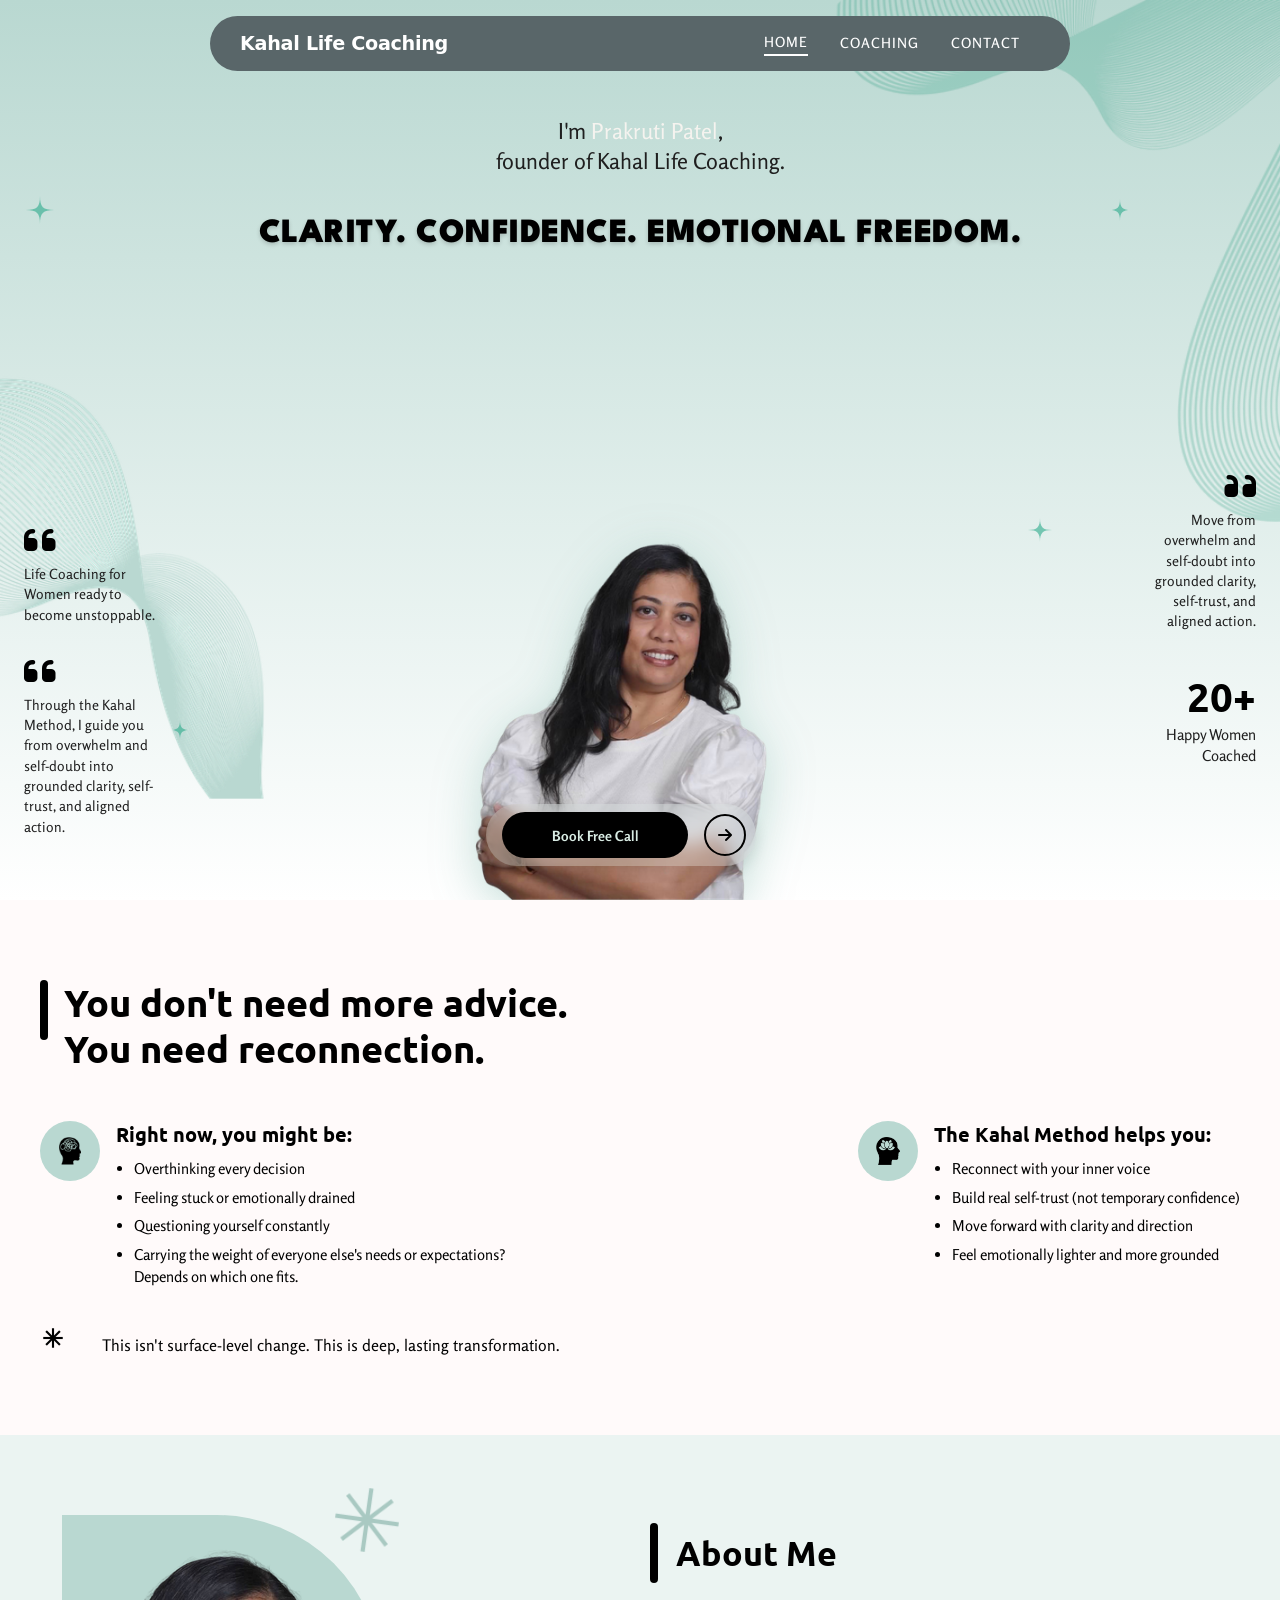
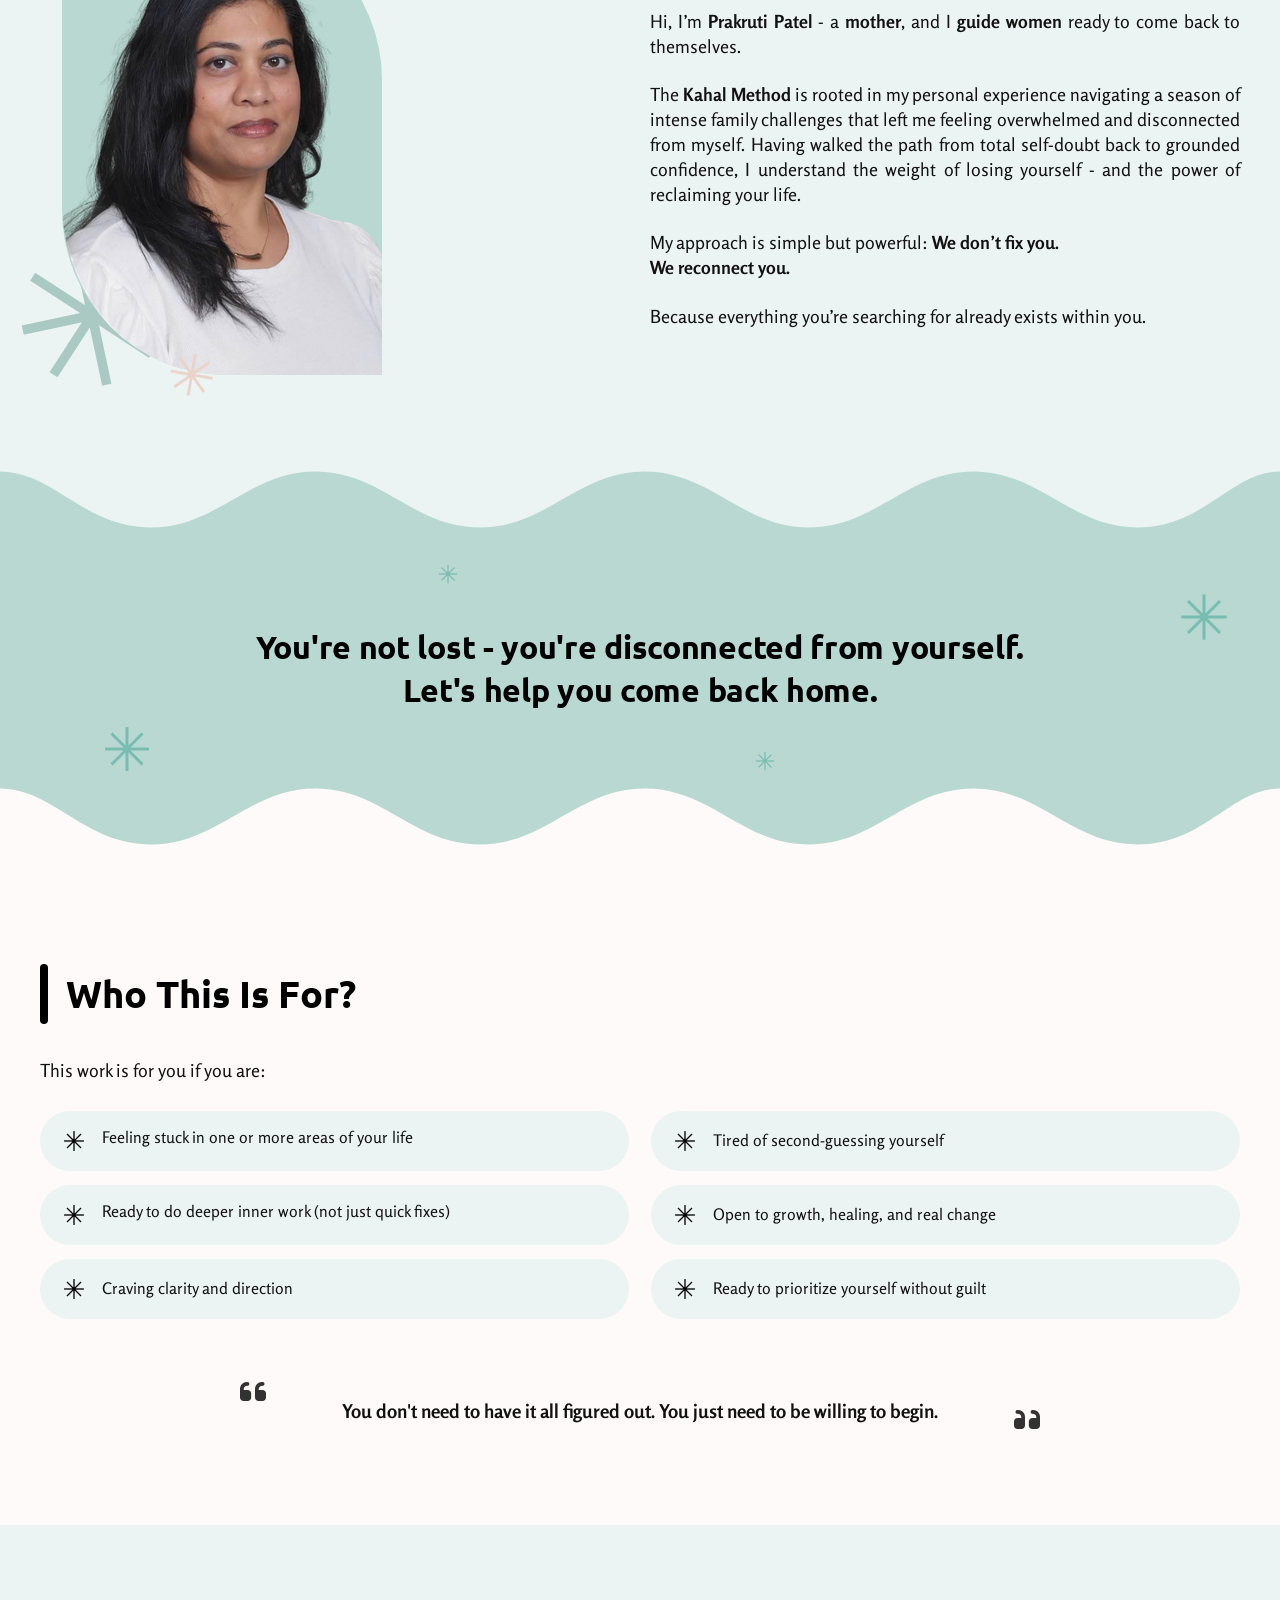
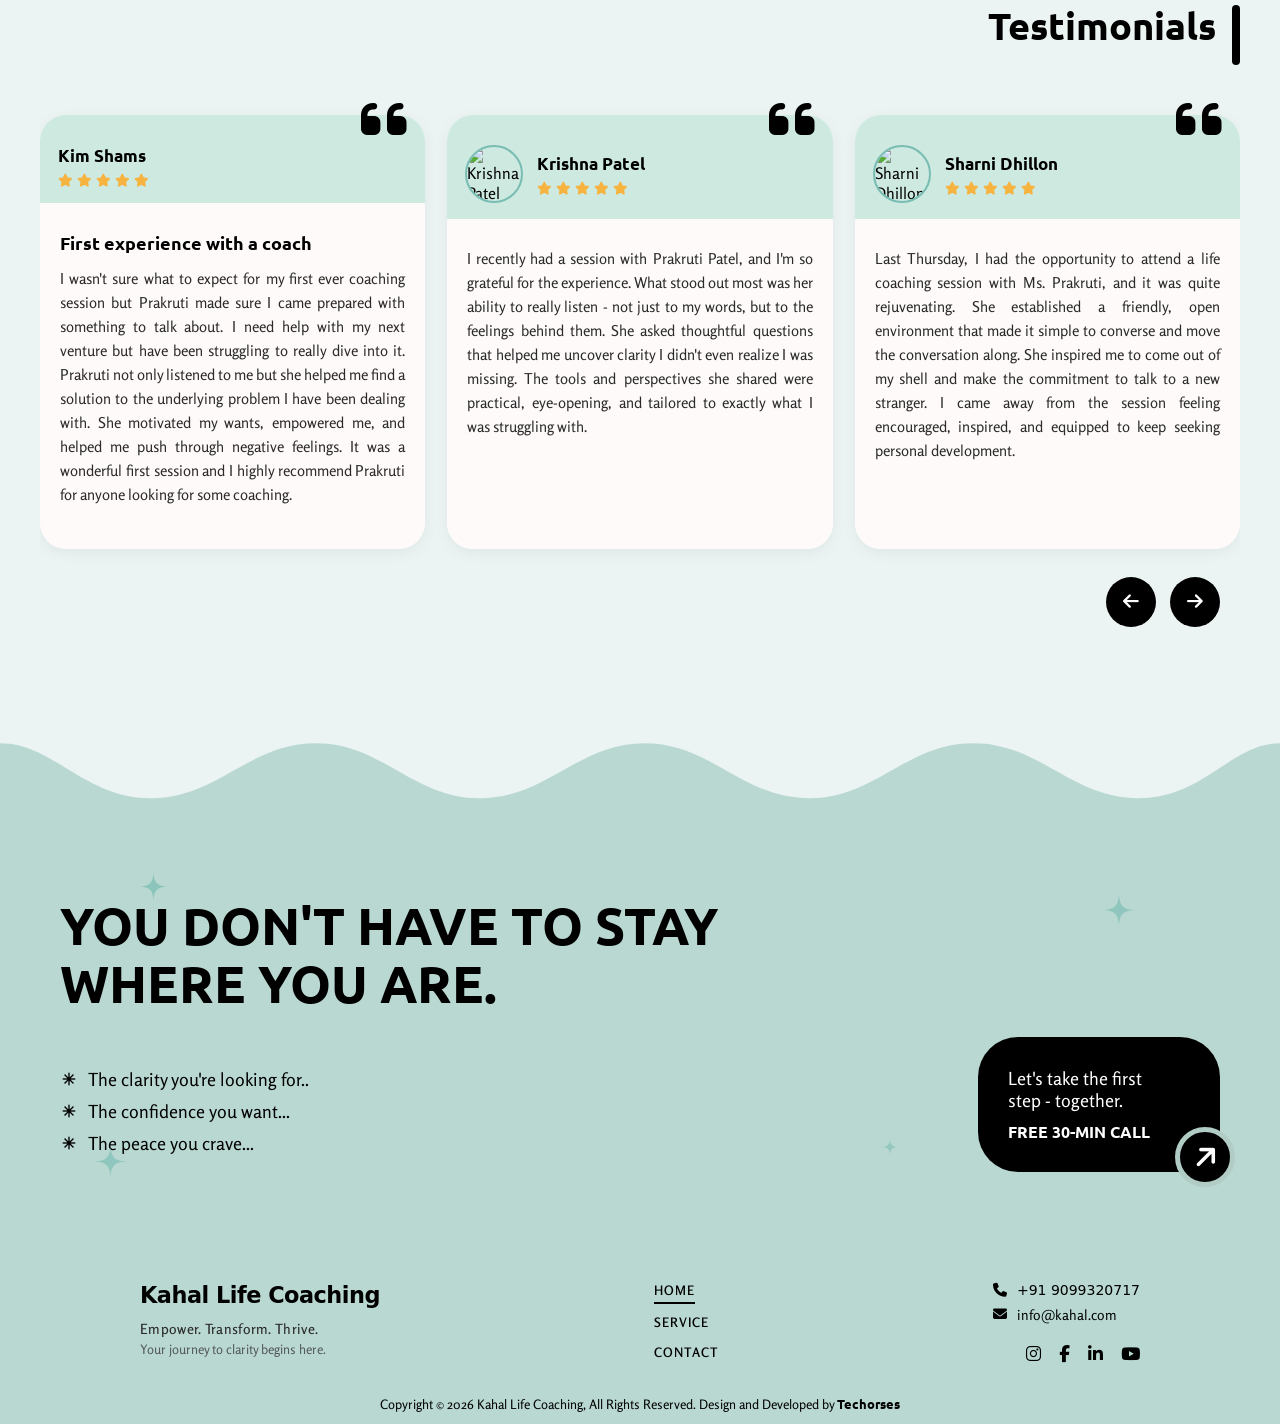
==== index.html @ 034ad412 "commit" ====
<!DOCTYPE html>
<html lang="en">

<head>
  <meta charset="UTF-8" />
  <meta name="viewport" content="width=device-width, initial-scale=1.0, viewport-fit=cover" />
  <title>Kahal Life Coaching</title>
  <link rel="stylesheet" href="css/home.css" />
  <link rel="stylesheet" href="css/footer.css" />
  <link rel="stylesheet" href="css/navbar.css" />
  <link rel="stylesheet"
    href="https://fonts.googleapis.com/css2?family=Material+Symbols+Outlined:opsz,wght,FILL,GRAD@20..48,100..700,0..1,-50..200&icon_names=asterisk" />
  <link rel="stylesheet" href="https://cdnjs.cloudflare.com/ajax/libs/font-awesome/6.5.0/css/all.min.css" />

  <!-- Swiper CSS -->
  <link rel="stylesheet" href="https://cdn.jsdelivr.net/npm/swiper@11/swiper-bundle.min.css" />

  <!-- AOS Animation CSS -->
  <link href="https://unpkg.com/aos@2.3.1/dist/aos.css" rel="stylesheet">

  <link rel="preconnect" href="https://fonts.googleapis.com">
  <link rel="preconnect" href="https://fonts.gstatic.com" crossorigin>
  <link
    href="https://fonts.googleapis.com/css2?family=League+Spartan:wght@100..900&family=Rosario:ital,wght@0,300..700;1,300..700&family=Ubuntu:ital,wght@0,300;0,400;0,500;0,700;1,300;1,400;1,500;1,700&display=swap"
    rel="stylesheet">

  <link
    href="https://fonts.googleapis.com/css2?family=Ubuntu:ital,wght@0,300;0,400;0,500;0,700;1,300;1,400;1,500;1,700&display=swap"
    rel="stylesheet">

  <!-- Swiper JS -->
  <script src="https://cdn.jsdelivr.net/npm/swiper@11/swiper-bundle.min.js"></script>
</head>

<body>

  <!-- NAVBAR -->
  <nav class="navbar">
    <div class="navbar-inner">
      <a href="index.html" class="navbar-logo">
        Kahal Life Coaching
      </a>
      <ul class="navbar-links">
        <li><a href="index.html" class="nav-link active">HOME</a></li>
        <li><a href="coaching.html" class="nav-link">COACHING</a></li>
        <li><a href="contact.html" class="nav-link">CONTACT</a></li>
      </ul>
      <div class="navbar-hamburger">
        <div class="background">
          <button class="menu__icon" id="menuToggle">
            <span></span>
            <span></span>
            <span></span>
          </button>
        </div>
      </div>
    </div>
    <div class="mobile-menu">
      <ul>
        <li><a href="index.html" class="mobile-nav-link active">HOME</a></li>
        <li><a href="coaching.html" class="mobile-nav-link">COACHING</a></li>
        <li><a href="contact.html" class="mobile-nav-link">CONTACT</a></li>
      </ul>
    </div>
  </nav>

  <!-- HERO SECTION -->
  <section class="hero">

    <!-- ===== BACKGROUND PNG ELEMENTS ===== -->
    <img class="hero-bg-img hero-bg-topright" src="assets/images/hero/topright.png" alt="" aria-hidden="true" />
    <img class="hero-bg-img hero-bg-leftcenter" src="assets/images/hero/leftcenter.png" alt="" aria-hidden="true" />

    <!-- ===== SPARKLES SVG ===== -->
    <svg class="hero-bg-svg" xmlns="http://www.w3.org/2000/svg" aria-hidden="true" viewBox="0 0 1440 900"
      preserveAspectRatio="xMidYMid slice">

      <!-- SPARKLE — top-left near heading -->
      <!-- outer g = position only, inner g = animation only (no conflict!) -->
      <g transform="translate(120, 210)" fill="#2aaa8a">
        <g class="sparkle sparkle-1">
          <path d="M0,-14 C0,-3 -3,0 -14,0 C-3,0 0,3 0,14 C0,3 3,0 14,0 C3,0 0,-3 0,-14Z" />
        </g>
      </g>

      <!-- SPARKLE — top-right near heading -->
      <g transform="translate(1200, 210)" fill="#2aaa8a">
        <g class="sparkle sparkle-2">
          <path d="M0,-11 C0,-2.5 -2.5,0 -11,0 C-2.5,0 0,2.5 0,11 C0,2.5 2.5,0 11,0 C2.5,0 0,-2.5 0,-11Z" />
        </g>
      </g>

      <!-- SPARKLE — right-center -->
      <g transform="translate(1120, 530)" fill="#2aaa8a">
        <g class="sparkle sparkle-3">
          <path d="M0,-12 C0,-2.8 -2.8,0 -12,0 C-2.8,0 0,2.8 0,12 C0,2.8 2.8,0 12,0 C2.8,0 0,-2.8 0,-12Z" />
        </g>
      </g>

      <!-- SPARKLE — bottom-left area -->
      <g transform="translate(260, 730)" fill="#2aaa8a">
        <g class="sparkle sparkle-4">
          <path d="M0,-10 C0,-2.3 -2.3,0 -10,0 C-2.3,0 0,2.3 0,10 C0,2.3 2.3,0 10,0 C2.3,0 0,-2.3 0,-10Z" />
        </g>
      </g>

    </svg>
    <!-- ===== END BG ELEMENTS ===== -->

    <div class="hero-content">
      <p class="top-text" data-aos="fade-down" data-aos-duration="800" data-aos-once="true">
        I'm <span>Prakruti Patel</span>,<br>
        founder of Kahal Life Coaching.
      </p>

      <div class="hero-heading-wrapper" data-aos="fade-up" data-aos-duration="800" data-aos-delay="100"
        data-aos-once="true">
        <h1>
          CLARITY. CONFIDENCE. EMOTIONAL FREEDOM.
        </h1>
      </div>

      <div class="left-text" data-aos="fade-right" data-aos-duration="800" data-aos-delay="200" data-aos-once="true">
        <i class="fa-solid fa-quote-left hero-quote-icon"></i>
        <p>Life Coaching for<br>Women ready to<br>become unstoppable.</p>
        <i class="fa-solid fa-quote-left hero-quote-icon second"></i>
        <p>
          Through the Kahal<br>
          Method, I guide you<br>
          from overwhelm and<br>
          self-doubt into<br>
          grounded clarity, self-<br>
          trust, and aligned<br>
          action.
        </p>
      </div>

      <div class="right-text" data-aos="fade-left" data-aos-duration="800" data-aos-delay="200" data-aos-once="true">
        <i class="fa-solid fa-quote-left hero-quote-icon"></i>
        <p>
          Move from<br>
          overwhelm and<br>
          self-doubt into<br>
          grounded clarity,<br>
          self-trust, and<br>
          aligned action.
        </p>
        <div class="count-box">
          <h3>20+</h3>
          <span>Happy Women<br>Coached</span>
        </div>
      </div>

      <div class="hero-img" data-aos="zoom-in" data-aos-duration="1000" data-aos-delay="150" data-aos-once="true">
        <img src="assets/images/hero/heroimage.png" alt="Prakruti Patel - Kahal Life Coaching" />
      </div>

      <button class="cta-btn" data-aos="fade-up" data-aos-duration="800" data-aos-delay="300" data-aos-once="true">
        <span class="btn-text">Book Free Call</span>
        <span class="btn-icon">
          <i class="fas fa-arrow-right"></i>
        </span>
      </button>
    </div>
  </section>

  <!-- RECONNECT SECTION -->
  <section class="reconnect">
    <div class="reconnect-container">
      <div class="reconnect-heading" data-aos="fade-right" data-aos-duration="800">
        <div class="line"></div>
        <h2>
          You don't need more advice.<br>
          You need reconnection.
        </h2>
      </div>

      <div class="reconnect-content">
        <div class="reconnect-box" data-aos="fade-up" data-aos-duration="800" data-aos-delay="100">
          <div class="icon-circle">
            <img src="assets/images/Reconnect section/icone1.png" alt="icone1">
          </div>
          <div>
            <h3>Right now, you might be:</h3>
            <ul>
              <li>Overthinking every decision</li>
              <li>Feeling stuck or emotionally drained</li>
              <li>Questioning yourself constantly</li>
              <li>Carrying the weight of everyone else's needs or expectations? Depends on which one fits.</li>
            </ul>
          </div>
        </div>

        <div class="reconnect-box" data-aos="fade-up" data-aos-duration="800" data-aos-delay="200">
          <div class="icon-circle">
            <img src="assets/images/Reconnect section/icone2.png" alt="icone2">
          </div>
          <div>
            <h3>The Kahal Method helps you:</h3>
            <ul>
              <li>Reconnect with your inner voice</li>
              <li>Build real self-trust (not temporary confidence)</li>
              <li>Move forward with clarity and direction</li>
              <li>Feel emotionally lighter and more grounded</li>
            </ul>
          </div>
        </div>
      </div>

      <div class="reconnect-footer" data-aos="fade-up" data-aos-duration="800" data-aos-delay="150">
        <div class="newstar"><span class="material-symbols-outlined star">asterisk</span></div>
        <p>This isn't surface-level change. This is deep, lasting transformation.</p>
      </div>
    </div>
  </section>

  <!-- ABOUT SECTION -->
  <section class="about">
    <div class="about-container">
      <div class="about-img" data-aos="zoom-in-right" data-aos-duration="1000">
        <img src="assets/images/hero/newabout.png" alt="About">
        <span class="material-symbols-outlined asterisk a1">asterisk</span>
        <span class="material-symbols-outlined asterisk a2">asterisk</span>
        <span class="material-symbols-outlined asterisk a3">asterisk</span>
      </div>

      <div class="about-content" data-aos="fade-left" data-aos-duration="800" data-aos-delay="100">
        <div class="about-heading">
          <div class="line"></div>
          <h2>About Me</h2>
        </div>

        <p>
          Hi, I’m <b>Prakruti Patel</b> - a <b>mother</b>, and I <b>guide women</b> ready to come back to themselves.
        </p>

        <p>
          The <b>Kahal Method</b> is rooted in my personal experience navigating a season of intense family challenges
          that left me feeling overwhelmed and disconnected from myself. Having walked the path from total self-doubt
          back to grounded confidence, I understand the weight of losing yourself - and the power of reclaiming your
          life.
        </p>

        <p>
          My approach is simple but powerful:
          <strong>We don’t fix you. <span class="dektopbr"><br></span>We reconnect you.</strong>
        </p>

        <p>
          Because everything you’re searching for already exists within you.
        </p>
      </div>
    </div>
  </section>

  <!-- HOME WAVE SECTION -->
  <section class="home-wave">
    <div class="home-wave__top">
      <svg class="wave-desktop" viewBox="0 0 1440 170" preserveAspectRatio="none">
        <path
          d="M0,25 C60,25 95,110 170,110 C245,110 280,25 355,25 C430,25 465,110 540,110 C615,110 650,25 725,25 C800,25 835,110 910,110 C985,110 1020,25 1095,25 C1170,25 1205,110 1280,110 C1355,110 1385,25 1440,25 L1440,0 L0,0 Z">
        </path>
      </svg>
      <svg class="wave-mobile" viewBox="0 0 1440 170" preserveAspectRatio="none">
        <path
          d="M0,40 C180,40 220,110 360,110 C500,110 540,40 720,40 C900,40 940,110 1080,110 C1220,110 1260,40 1440,40 L1440,0 L0,0 Z">
        </path>
      </svg>
    </div>

    <div class="home-wave__middle">
      <span class="material-symbols-outlined home-wave__star home-wave__star--1">asterisk</span>
      <span class="material-symbols-outlined home-wave__star home-wave__star--2">asterisk</span>
      <span class="material-symbols-outlined home-wave__star home-wave__star--3">asterisk</span>
      <span class="material-symbols-outlined home-wave__star home-wave__star--4">asterisk</span>

      <!-- ONLY H2 ANIMATED -->
      <h2 data-aos="fade-up" data-aos-duration="800" data-aos-once="true">
        You're not lost - you're disconnected from yourself.<br>
        Let's help you come back home.
      </h2>
    </div>

    <div class="home-wave__bottom">
      <svg class="wave-desktop" viewBox="0 0 1440 170" preserveAspectRatio="none">
        <path
          d="M0,25 C60,25 95,110 170,110 C245,110 280,25 355,25 C430,25 465,110 540,110 C615,110 650,25 725,25 C800,25 835,110 910,110 C985,110 1020,25 1095,25 C1170,25 1205,110 1280,110 C1355,110 1385,25 1440,25 L1440,170 L0,170 Z">
        </path>
      </svg>
      <svg class="wave-mobile" viewBox="0 0 1440 170" preserveAspectRatio="none">
        <path
          d="M0,40 C180,40 220,110 360,110 C500,110 540,40 720,40 C900,40 940,110 1080,110 C1220,110 1260,40 1440,40 L1440,170 L0,170 Z">
        </path>
      </svg>
    </div>
  </section>

  <!-- WHO THIS IS FOR SECTION -->
  <section class="who-for">
    <div class="who-for__container">
      <div class="who-for__heading" data-aos="fade-right" data-aos-duration="800">
        <div class="who-for__line"></div>
        <h2>Who This Is For?</h2>
      </div>

      <p class="who-for__subtext" data-aos="fade-up" data-aos-duration="600">This work is for you if you are:</p>

      <div class="who-for__grid">
        <div class="who-for__item two-lines" data-aos="fade-up" data-aos-duration="600" data-aos-delay="50">
          <span class="material-symbols-outlined who-for__icon">asterisk</span>
          <p>Feeling stuck in one or more areas of your life</p>
        </div>
        <div class="who-for__item" data-aos="fade-up" data-aos-duration="600" data-aos-delay="100">
          <span class="material-symbols-outlined who-for__icon">asterisk</span>
          <p>Tired of second-guessing yourself</p>
        </div>
        <div class="who-for__item two-lines" data-aos="fade-up" data-aos-duration="600" data-aos-delay="150">
          <span class="material-symbols-outlined who-for__icon">asterisk</span>
          <p>Ready to do deeper inner work (not just quick fixes)</p>
        </div>
        <div class="who-for__item" data-aos="fade-up" data-aos-duration="600" data-aos-delay="200">
          <span class="material-symbols-outlined who-for__icon">asterisk</span>
          <p>Open to growth, healing, and real change</p>
        </div>
        <div class="who-for__item" data-aos="fade-up" data-aos-duration="600" data-aos-delay="250">
          <span class="material-symbols-outlined who-for__icon">asterisk</span>
          <p>Craving clarity and direction</p>
        </div>
        <div class="who-for__item" data-aos="fade-up" data-aos-duration="600" data-aos-delay="300">
          <span class="material-symbols-outlined who-for__icon">asterisk</span>
          <p>Ready to prioritize yourself without guilt</p>
        </div>
      </div>

      <div class="who-for__quote" data-aos="zoom-in" data-aos-duration="800" data-aos-delay="200">
        <i class="fa-solid fa-quote-left who-for__quote-icon who-for__quote-icon--left"></i>
        <p>You don't need to have it all figured out.<span class="mobilebr"><br></span> You just need to be willing to
          begin.</p>
        <i class="fa-solid fa-quote-left who-for__quote-icon who-for__quote-icon--right"></i>
      </div>
    </div>
  </section>

  <!-- TESTIMONIALS SECTION -->
  <section class="testimonials">
    <div class="testimonials-container">
      <div class="testimonials-header" data-aos="fade-up" data-aos-duration="800">
        <p class="testimonials-subtext">
          
        </p>
        <div class="testimonials-heading">
          <h2>Testimonials</h2>
          <div class="line"></div>
        </div>
      </div>

      <div class="swiper testimonialsSwiper" data-aos="fade-up" data-aos-duration="800" data-aos-delay="100">
        <div class="swiper-wrapper">

          <!-- Testimonial 1 - Kim Shams (WITH heading) -->
          <div class="swiper-slide">
            <div class="testimonial-card">
              <i class="fa-solid fa-quote-left quote-icon"></i>
              <div class="card-top">
                <div class="profile-wrap">
                  <!-- <img src="https://randomuser.me/api/portraits/women/68.jpg" alt="Kim Shams"> -->
                  <div class="profile-info">
                    <h4>Kim Shams</h4>
                    <div class="stars">
                      <i class="fa-solid fa-star"></i>
                      <i class="fa-solid fa-star"></i>
                      <i class="fa-solid fa-star"></i>
                      <i class="fa-solid fa-star"></i>
                      <i class="fa-solid fa-star"></i>
                    </div>
                  </div>
                </div>
              </div>
              <div class="card-bottom">
                <h3>First experience with a coach</h3>
                <p>I wasn't sure what to expect for my first ever coaching session but Prakruti made sure I came
                  prepared with something to talk about. I need help with my next venture but have been struggling to
                  really dive into it. Prakruti not only listened to me but she helped me find a solution to the
                  underlying problem I have been dealing with. She motivated my wants, empowered me, and helped me push
                  through negative feelings. It was a wonderful first session and I highly recommend Prakruti for anyone
                  looking for some coaching.</p>
              </div>
            </div>
          </div>

          <!-- Testimonial 2 - Krishna Patel (NO heading) -->
          <div class="swiper-slide">
            <div class="testimonial-card">
              <i class="fa-solid fa-quote-left quote-icon"></i>
              <div class="card-top">
                <div class="profile-wrap">
                  <img src="https://randomuser.me/api/portraits/women/45.jpg" alt="Krishna Patel">
                  <div class="profile-info">
                    <h4>Krishna Patel</h4>
                    <div class="stars">
                      <i class="fa-solid fa-star"></i>
                      <i class="fa-solid fa-star"></i>
                      <i class="fa-solid fa-star"></i>
                      <i class="fa-solid fa-star"></i>
                      <i class="fa-solid fa-star"></i>
                    </div>
                  </div>
                </div>
              </div>
              <div class="card-bottom">
                <p>I recently had a session with Prakruti Patel, and I'm so grateful for the experience. What stood out
                  most was her ability to really listen - not just to my words, but to the feelings behind them. She
                  asked thoughtful questions that helped me uncover clarity I didn't even realize I was missing. The
                  tools and perspectives she shared were practical, eye-opening, and tailored to exactly what I was
                  struggling with.</p>
              </div>
            </div>
          </div>

          <!-- Testimonial 3 - Sharni Dhillon (NO heading) -->
          <div class="swiper-slide">
            <div class="testimonial-card">
              <i class="fa-solid fa-quote-left quote-icon"></i>
              <div class="card-top">
                <div class="profile-wrap">
                  <img src="https://randomuser.me/api/portraits/women/32.jpg" alt="Sharni Dhillon">
                  <div class="profile-info">
                    <h4>Sharni Dhillon</h4>
                    <div class="stars">
                      <i class="fa-solid fa-star"></i>
                      <i class="fa-solid fa-star"></i>
                      <i class="fa-solid fa-star"></i>
                      <i class="fa-solid fa-star"></i>
                      <i class="fa-solid fa-star"></i>
                    </div>
                  </div>
                </div>
              </div>
              <div class="card-bottom">
                <p>Last Thursday, I had the opportunity to attend a life coaching session with Ms. Prakruti, and it was
                  quite rejuvenating. She established a friendly, open environment that made it simple to converse and
                  move the conversation along. She inspired me to come out of my shell and make the commitment to talk
                  to a new stranger. I came away from the session feeling encouraged, inspired, and equipped to keep
                  seeking personal development.</p>
              </div>
            </div>
          </div>

          <!-- Testimonial 4 - Geeta Mazumdar (NO heading) -->
          <div class="swiper-slide">
            <div class="testimonial-card">
              <i class="fa-solid fa-quote-left quote-icon"></i>
              <div class="card-top">
                <div class="profile-wrap">
                  <img src="https://randomuser.me/api/portraits/women/89.jpg" alt="Geeta Mazumdar">
                  <div class="profile-info">
                    <h4>Geeta Mazumdar</h4>
                    <div class="stars">
                      <i class="fa-solid fa-star"></i>
                      <i class="fa-solid fa-star"></i>
                      <i class="fa-solid fa-star"></i>
                      <i class="fa-solid fa-star"></i>
                      <i class="fa-solid fa-star"></i>
                    </div>
                  </div>
                </div>
              </div>
              <div class="card-bottom">
                <p>You have helped me with my fear and insecurity issues. You have handled my queries, and I was amazed
                  at how you were ready with understanding my questions and also with strategy to help with it. I was
                  very comfortable opening up my thoughts and loved the strategies to overcome and handle my feelings
                  and concerns. You are skilled in what you do, and you have a kind heart. Thank you very much.</p>
              </div>
            </div>
          </div>

          <!-- Testimonial 5 - Jennifer Uwo (NO heading) -->
          <div class="swiper-slide">
            <div class="testimonial-card">
              <i class="fa-solid fa-quote-left quote-icon"></i>
              <div class="card-top">
                <div class="profile-wrap">
                  <img src="https://randomuser.me/api/portraits/women/23.jpg" alt="Jennifer Uwo">
                  <div class="profile-info">
                    <h4>Jennifer Uwo</h4>
                    <div class="stars">
                      <i class="fa-solid fa-star"></i>
                      <i class="fa-solid fa-star"></i>
                      <i class="fa-solid fa-star"></i>
                      <i class="fa-solid fa-star"></i>
                      <i class="fa-solid fa-star"></i>
                    </div>
                  </div>
                </div>
              </div>
              <div class="card-bottom">
                <p>Last Thursday, I had the opportunity to attend a life coaching session with Ms. Prakruti, and it was
                  quite rejuvenating. She established a friendly, open environment that made it simple to converse and
                  move the conversation along. She inspired me to come out of my shell and make the commitment to talk
                  to a new stranger. I came away from the session feeling encouraged, inspired, and equipped to keep
                  seeking personal development.</p>
              </div>
            </div>
          </div>

          <!-- Testimonial 6 - Cresta Barton (NO heading) -->
          <div class="swiper-slide">
            <div class="testimonial-card">
              <i class="fa-solid fa-quote-left quote-icon"></i>
              <div class="card-top">
                <div class="profile-wrap">
                  <img src="https://randomuser.me/api/portraits/women/56.jpg" alt="Cresta Barton">
                  <div class="profile-info">
                    <h4>Cresta Barton</h4>
                    <div class="stars">
                      <i class="fa-solid fa-star"></i>
                      <i class="fa-solid fa-star"></i>
                      <i class="fa-solid fa-star"></i>
                      <i class="fa-solid fa-star"></i>
                      <i class="fa-solid fa-star"></i>
                    </div>
                  </div>
                </div>
              </div>
              <div class="card-bottom">
                <p>I had the opportunity to work with Prakruti through her life coaching services, and I can honestly
                  say it was a really positive experience. She creates a space where you feel comfortable being open,
                  but also challenged in a way that helps you actually grow. What stood out most to me is how
                  intentional and thoughtful she is. I walked away feeling more clear, grounded, and confident in my
                  next steps. If you're looking for someone who genuinely cares and is invested in helping you move
                  forward, I definitely recommend working with her.</p>
              </div>
            </div>
          </div>

          <!-- Testimonial 7 - Disha Maheta (NO heading) -->
          <div class="swiper-slide">
            <div class="testimonial-card">
              <i class="fa-solid fa-quote-left quote-icon"></i>
              <div class="card-top">
                <div class="profile-wrap">
                  <img src="https://randomuser.me/api/portraits/women/14.jpg" alt="Disha Maheta">
                  <div class="profile-info">
                    <h4>Disha Maheta</h4>
                    <div class="stars">
                      <i class="fa-solid fa-star"></i>
                      <i class="fa-solid fa-star"></i>
                      <i class="fa-solid fa-star"></i>
                      <i class="fa-solid fa-star"></i>
                      <i class="fa-solid fa-star"></i>
                    </div>
                  </div>
                </div>
              </div>
              <div class="card-bottom">
                <p>I'm so grateful! Thank you for listening, guiding, and helping me tune into my inner voice. You've
                  always given me the strength to create real change by changing one habit at a time; whether it's
                  overcoming procrastination or calming myself in difficult situations. Your tools, such as deep
                  breathing, journaling, mindful pauses, and small, achievable goal-setting, have helped me feel
                  grounded, confident, and in control. Thank you for everything you do and beyond!</p>
              </div>
            </div>
          </div>

        </div>
        <div class="testimonial-controls">
          <div class="swiper-button-prev custom-prev">
            <i class="fa-solid fa-arrow-left"></i>
          </div>
          <div class="swiper-button-next custom-next">
            <i class="fa-solid fa-arrow-right"></i>
          </div>
        </div>
      </div>
    </div>
  </section>

  <!-- CTA WAVE SECTION - ONLY CONTENT ANIMATED, NOT THE TOP WAVE -->
  <section class="cta-wave">
    <div class="cta-wave__top">
      <svg class="wave-desktop" viewBox="0 0 1440 170" preserveAspectRatio="none">
        <path
          d="M0,25 C60,25 95,110 170,110 C245,110 280,25 355,25 C430,25 465,110 540,110 C615,110 650,25 725,25 C800,25 835,110 910,110 C985,110 1020,25 1095,25 C1170,25 1205,110 1280,110 C1355,110 1385,25 1440,25 L1440,0 L0,0 Z">
        </path>
      </svg>
      <svg class="wave-mobile" viewBox="0 0 1440 170" preserveAspectRatio="none">
        <path
          d="M0,40 C180,40 220,110 360,110 C500,110 540,40 720,40 C900,40 940,110 1080,110 C1220,110 1260,40 1440,40 L1440,0 L0,0 Z">
        </path>
      </svg>
    </div>

    <!-- ONLY THIS CONTENT IS ANIMATED -->
    <div class="cta-wave__content" data-aos="fade-up" data-aos-duration="800" data-aos-once="true">

      <!-- DECORATIVE SPARKLES - EXACT SAME AS HERO SECTION -->
      <svg class="cta-sparkle cta-sparkle--1" xmlns="http://www.w3.org/2000/svg" aria-hidden="true" viewBox="0 0 30 30">
        <g transform="translate(15, 15)" fill="#79bdb2" opacity="0.85">
          <path d="M0,-14 C0,-3 -3,0 -14,0 C-3,0 0,3 0,14 C0,3 3,0 14,0 C3,0 0,-3 0,-14Z" />
        </g>
      </svg>

      <svg class="cta-sparkle cta-sparkle--2" xmlns="http://www.w3.org/2000/svg" aria-hidden="true" viewBox="0 0 30 30">
        <g transform="translate(15, 15)" fill="#79bdb2" opacity="0.75">
          <path d="M0,-11 C0,-2.5 -2.5,0 -11,0 C-2.5,0 0,2.5 0,11 C0,2.5 2.5,0 11,0 C2.5,0 0,-2.5 0,-11Z" />
        </g>
      </svg>

      <svg class="cta-sparkle cta-sparkle--3" xmlns="http://www.w3.org/2000/svg" aria-hidden="true" viewBox="0 0 30 30">
        <g transform="translate(15, 15)" fill="#79bdb2" opacity="0.75">
          <path d="M0,-12 C0,-2.8 -2.8,0 -12,0 C-2.8,0 0,2.8 0,12 C0,2.8 2.8,0 12,0 C2.8,0 0,-2.8 0,-12Z" />
        </g>
      </svg>

      <svg class="cta-sparkle cta-sparkle--4" xmlns="http://www.w3.org/2000/svg" aria-hidden="true" viewBox="0 0 30 30">
        <g transform="translate(15, 15)" fill="#79bdb2" opacity="0.7">
          <path d="M0,-10 C0,-2.3 -2.3,0 -10,0 C-2.3,0 0,2.3 0,10 C0,2.3 2.3,0 10,0 C2.3,0 0,-2.3 0,-10Z" />
        </g>
      </svg>

      <div class="cta-wave__left">
        <h2>
          YOU DON'T HAVE TO STAY<br>
          WHERE YOU ARE.
        </h2>

        <div class="cta-row">
          <ul class="cta-list">
            <li>
              <span class="material-symbols-outlined cta-list__icon">asterisk</span>
              The clarity you're looking for..
            </li>
            <li>
              <span class="material-symbols-outlined cta-list__icon">asterisk</span>
              The confidence you want...
            </li>
            <li>
              <span class="material-symbols-outlined cta-list__icon">asterisk</span>
              The peace you crave...
            </li>
          </ul>

          <div class="cta-wave__right">
            <div class="cta-box">
              <p>Let's take the first<br>step - together.</p>
              <strong>FREE 30-MIN CALL</strong>
              <div class="cta-arrow">
                <i class="fa-solid fa-arrow-up"></i>
              </div>
            </div>
          </div>
        </div>
      </div>
    </div>
  </section>

  <!-- FOOTER -->
  <footer class="site-footer">
    <div class="footer-container">
      <div class="footer-logo-wrapper" data-aos="fade-up" data-aos-duration="600">
        <div class="footer-logo">Kahal Life Coaching</div>
        <p class="footer-tagline">Empower. Transform. Thrive.</p>
        <p class="footer-tagline-second">Your journey to clarity begins here.</p>
      </div>

      <div class="footer-links" data-aos="fade-up" data-aos-duration="600" data-aos-delay="100">
        <a href="index.html" class="footer-nav-link">HOME</a>
        <a href="coaching.html" class="footer-nav-link">SERVICE</a>
        <a href="contact.html" class="footer-nav-link">CONTACT</a>
      </div>

      <div class="footer-contact-wrapper" data-aos="fade-up" data-aos-duration="600" data-aos-delay="200">
        <div class="footer-contact">
          <p><a href="tel:+919099320717" class="footer-contact-link call"><i class="fa-solid fa-phone"></i> +91
              9099320717</a></p>
          <p><a href="mailto:info@kahal.com" class="footer-contact-link"><i class="fa-solid fa-envelope"></i>
              info@kahal.com</a></p>
        </div>
        <div class="footer-social">
          <a href="https://instagram.com/" target="_blank" class="social-icon instagram"><i
              class="fa-brands fa-instagram"></i></a>
          <a href="https://facebook.com/" target="_blank" class="social-icon facebook"><i
              class="fa-brands fa-facebook-f"></i></a>
          <a href="https://linkedin.com/" target="_blank" class="social-icon linkedin"><i
              class="fa-brands fa-linkedin-in"></i></a>
          <a href="https://youtube.com/" target="_blank" class="social-icon youtube"><i
              class="fa-brands fa-youtube"></i></a>
        </div>
      </div>
    </div>

    <div class="footer-bottom">
      <div class="footer-copy">
        <p>Copyright © 2026 Kahal Life Coaching, All Rights Reserved.<span class="mobilefooterbr"><br></span> Design and
          Developed by <a href="https://techorses.com" target="_blank"
            class="techorses-link"><strong>Techorses</strong></a></p>
      </div>
    </div>
  </footer>

  <!-- AOS JS -->
  <script src="https://unpkg.com/aos@2.3.1/dist/aos.js"></script>
  <script src="/js/home.js"></script>
</body>

</html>
---- css/home.css ----
* {
  margin: 0;
  padding: 0;
  box-sizing: border-box;
}

html,
body {
  width: 100%;
  min-height: 100%;
  overflow-x: hidden;
}

body {
  font-family: "Rosario", sans-serif;
  background: linear-gradient(to bottom, #b9d8d1, #909393);
}

/* ================= HERO SECTION ================= */

.hero {
  width: 100%;
  min-height: 100vh;
  position: relative;
  overflow: hidden;
  background: linear-gradient(to bottom, #b9d8d1, #FFF);
}

/* ================= BG PNG IMAGES ================= */
.hero-bg-img {
  position: absolute;
  z-index: 0;
  pointer-events: none;
  user-select: none;
}

.hero-bg-topright {
  top: 0;
  right: 0;
  width: clamp(340px, 35vw, 520px);
  height: auto;
}

.hero-bg-leftcenter {
  top: 65%;
  left: 0;
  transform: translateY(-50%);
  width: clamp(160px, 25vw, 380px);
  height: auto;
}

/* ================= SPARKLES SVG ================= */
.hero-bg-svg {
  position: absolute;
  top: 0;
  left: 0;
  width: 100%;
  height: 100%;
  z-index: 0;
  pointer-events: none;
}

/* ================= SPARKLE ANIMATION ================= */
@keyframes sparkle-pulse {
  0% {
    transform: scale(0.85);
    opacity: 0.6;
  }

  50% {
    transform: scale(1.3);
    opacity: 1;
  }

  100% {
    transform: scale(0.85);
    opacity: 0.6;
  }
}

.sparkle {
  transform-box: fill-box;
  transform-origin: center;
  opacity: 0.6;
  animation: sparkle-pulse 2.8s ease-in-out infinite;
}

.sparkle-1 {
  animation-delay: 0s;
}

.sparkle-2 {
  animation-delay: -0.7s;
}

.sparkle-3 {
  animation-delay: -1.4s;
}

.sparkle-4 {
  animation-delay: -2.1s;
}

/* ================= HERO CONTENT ================= */
.hero-content {
  position: relative;
  width: 100%;
  min-height: 100vh;
  max-width: 1350px;
  margin: 0 auto;
  z-index: 2;
}

/* TOP TEXT */
.top-text {
  position: absolute;
  top: 13.5vh;
  transform: translateX(-50%);
  width: 100%;
  padding: 0 20px;
  text-align: center;
  font-size: clamp(22px, 1.8vw, 24px);
  line-height: 1.35;
  color: #1f1f1f;
  z-index: 3;
  font-family: "Rosario", sans-serif;
  font-style: normal;
}

.top-text span {
  color: #f5f3ef;
}

/* ===== HEADING WRAPPER (FIX FOR AOS) ===== */
.hero-heading-wrapper {
  position: absolute;
  top: 25vh;
  left: 0;
  width: 100%;
  z-index: 3;
}

.hero-heading-wrapper h1 {
  position: static;
  transform: none;
  width: 100%;
  max-width: 1400px;
  margin: 0 auto;
  padding: 0 20px;
  text-align: center;
  font-size: 42px;
  line-height: 1.05;
  font-weight: 900;
  color: #000;
  letter-spacing: 0.5px;
  text-shadow: 0 2px 4px rgba(0, 0, 0, 0.18);
  font-family: "League Spartan", sans-serif;
  font-style: normal;
}

/* HERO QUOTE ICON */
.hero-quote-icon {
  font-size: 45px;
  line-height: 1;
  color: #000;
  display: block;
  margin-bottom: 6px;
}

.hero-quote-icon.second {
  margin-top: 28px;
}

/* LEFT TEXT */
.left-text {
  position: absolute;
  left: 80px;
  top: 40%;
  transform: translateY(-50%);
  width: 220px;
  color: #1f1f1f;
  z-index: 3;
  font-family: "Rosario", sans-serif;
  font-style: normal;
}

.left-text p {
  font-size: 16px;
  line-height: 1.45;
}

/* RIGHT TEXT */
.right-text {
  position: absolute;
  right: 80px;
  top: 40%;
  transform: translateY(-50%);
  width: 220px;
  text-align: right;
  color: #1f1f1f;
  z-index: 3;
  font-family: "Rosario", sans-serif;
  font-style: normal;
}

.right-text p {
  font-size: 16px;
  line-height: 1.45;
}

.right-text .hero-quote-icon {
  transform: scaleX(-1);
  display: block;
  margin-left: auto;
  width: fit-content;
}

.count-box {
  margin-top: 44px;
}

.count-box h3 {
  font-size: 46px;
  line-height: 1;
  font-weight: 900;
  color: #000;
  margin-bottom: 8px;
  font-family: "Ubuntu", sans-serif;
  font-style: normal;
}

.count-box span {
  font-size: 16px;
  line-height: 1.35;
  font-family: "Rosario", sans-serif;
  font-style: normal;
}

/* HERO IMAGE */
.hero-img {
  position: absolute;
  left: 35%;
  bottom: 0;
  transform: translateX(-50%);
  z-index: 2;
  width: 460px;
  display: flex;
  justify-content: center;
  align-items: flex-end;
}

.hero-img img {
  display: block;
  width: 100%;
  height: auto;
  object-fit: contain;
  filter: drop-shadow(0px 8px 24px #b9d8d1e2);
}

/* CTA BUTTON */
.cta-btn {
  position: absolute;
  left: 38%;
  bottom: 34px;
  transform: translateX(-50%);
  width: 290px;
  height: 66px;
  border: none;
  border-radius: 999px;
  background: rgba(215, 226, 220, 0.3);
  backdrop-filter: blur(10px);
  -webkit-backdrop-filter: blur(10px);
  display: flex;
  align-items: center;
  justify-content: space-between;
  padding: 8px 10px 8px 16px;
  cursor: pointer;
  z-index: 4;
  box-shadow: 0 4px 15px rgba(0, 0, 0, 0.1);
  transition: all 0.3s cubic-bezier(0.4, 0, 0.2, 1);
}

.cta-btn:hover {
  background: rgba(215, 226, 220, 0.5);
  transform: translateX(-50%) scale(1.03);
  box-shadow: 0 8px 25px rgba(0, 0, 0, 0.15);
}

.btn-text {
  width: calc(100% - 58px);
  height: 50px;
  border-radius: 999px;
  background: #000;
  color: #d9ece4;
  display: flex;
  align-items: center;
  justify-content: center;
  font-size: 15px;
  font-weight: 700;
  transition: background 0.3s ease;
  font-family: "Rosario", sans-serif;
  font-style: normal;
}

.cta-btn:hover .btn-text {
  background: #1a1a1a;
}

.btn-icon {
  width: 46px;
  height: 46px;
  border-radius: 50%;
  border: 2px solid #000;
  background: transparent;
  color: #000;
  display: flex;
  align-items: center;
  justify-content: center;
  font-size: 18px;
  line-height: 1;
  flex-shrink: 0;
  transition: transform 0.3s ease;
}

.cta-btn:hover .btn-icon {
  transform: rotate(45deg);
  border-color: #1a1a1a;
}

.btn-icon i {
  font-size: 18px;
}

/* ================= 1440 ================= */
@media (max-width: 1440px) {
  .hero-heading-wrapper h1 {
    font-size: 38px;
  }

  .top-text {
    font-size: 22px;
  }

  .hero-img {
    width: clamp(330px, 30vw, 390px);
  }

  .left-text,
  .right-text {
    width: 200px;
  }

  .left-text p,
  .right-text p,
  .count-box span {
    font-size: 15px;
  }

  .count-box h3 {
    font-size: 40px;
  }

  .hero-quote-icon {
    font-size: 40px;
  }
}

/* ================= 1280 ================= */
@media (max-width: 1280px) {
  .top-text {
    top: 13vh;
  }

  .hero-heading-wrapper {
    top: 24vh;
  }

  .hero-heading-wrapper h1 {
    font-size: 34px;
    max-width: 1100px;
  }

  .left-text {
    left: 24px;
    width: 180px;
    top: 58%;
  }

  .right-text {
    right: 24px;
    width: 180px;
    top: 52%;
  }

  .left-text p,
  .right-text p {
    font-size: 14px;
  }

  .hero-img {
    width: clamp(300px, 29vw, 360px);
  }

  .hero-quote-icon {
    font-size: 36px;
  }

  .cta-btn {
    width: 270px;
    height: 62px;
  }

  .btn-text {
    height: 46px;
    font-size: 14px;
  }

  .btn-icon {
    width: 42px;
    height: 42px;
  }

  .btn-icon i {
    font-size: 16px;
  }
}

/* ================= TABLET ================= */
@media (max-width: 1024px) {

  .hero,
  .hero-content {
    min-height: 60vh;
  }

  .top-text {
    top: 100px;
    font-size: 18px;
    padding: 0 20px;
  }

  .hero-heading-wrapper {
    top: 160px;
  }

  .hero-heading-wrapper h1 {
    font-size: 26px;
    line-height: 1.12;
    /* max-width: 600px;  */
  }


  .hero-bg-topright {
    top: 0;
    right: 0;
    width: 450px !important;
    height: auto;
  }

  .hero-bg-leftcenter {
    top: 65%;
    left: 0;
    transform: translateY(-50%);
    width: 400px !important;
    height: auto;
  }

  .left-text {
    left: 60px;
    top: 40%;
    width: 150px;
  }

  .right-text {
    right: 60px;
    top: 40%;
    width: 150px;
  }

  .left-text p,
  .right-text p,
  .count-box span {
    font-size: 13px;
    line-height: 1.35;
  }

  .hero-quote-icon {
    font-size: 22px;
  }

  .hero-quote-icon.second {
    margin-top: 14px;
  }

  .count-box {
    margin-top: 16px;
  }

  .count-box h3 {
    font-size: 26px;
  }

  .hero-img {
    width: 400px;
    left: 25%;
  }

  .cta-btn {
    width: 240px;
    height: 58px;
    bottom: 16px;
    left: 35%;
  }

  .btn-text {
    height: 44px;
    font-size: 13px;
  }

  .btn-icon {
    width: 38px;
    height: 38px;
  }

  .btn-icon i {
    font-size: 15px;
  }

  .hero-bg-topright {
    width: clamp(260px, 30vw, 380px);
  }

  .hero-bg-leftcenter {
    width: clamp(120px, 14vw, 200px);
  }
}

/* ================= MOBILE ================= */
@media (max-width: 767px) {

  html,
  body {
    overflow-x: hidden;
    overflow-y: auto;
  }

  .hero {
    min-height: 50vh;
    padding: 0;
  }

  .hero-content {
    min-height: 50vh;
    display: flex;
    flex-direction: column;
    align-items: center;
    justify-content: flex-start;
    padding: 36px 16px 0;
  }

  .top-text,
  .hero-heading-wrapper,
  .hero-img,
  .cta-btn {
    position: static;
    left: auto;
    right: auto;
    top: auto;
    bottom: auto;
    transform: none;
  }

  .left-text,
  .right-text {
    display: none;
  }

  .top-text {
    order: 1;
    width: 100%;
    padding: 0;
    text-align: center;
    font-size: 15px;
    line-height: 1.4;
    margin-bottom: 14px;
    margin-top: 40px;
  }

  .hero-heading-wrapper {
    order: 2;
    width: 100%;
    position: static;
    margin-bottom: 14px;
  }

  .hero-heading-wrapper h1 {
    width: 100%;
    max-width: 100%;
    padding: 0;
    text-align: center;
    font-size: 20px;
    line-height: 1.16;
    text-shadow: none;
    margin: 0 auto;
  }

  .hero-img {
    order: 3;
    width: 320px;
    margin: 0 auto;
    position: relative;
    bottom: -65px;
    flex: 1;
    display: flex;
    align-items: flex-end;
  }

  .cta-btn {
    order: 4;
    width: 210px;
    height: 52px;
    padding: 6px 6px 6px 14px;
    margin: 0 auto 16px;
    position: static;
    transform: none;
    justify-content: space-between;
  }

  .btn-text {
    width: calc(100% - 44px);
    height: 40px;
    font-size: 12px;
  }

  .btn-icon {
    width: 36px;
    height: 36px;
    flex-shrink: 0;
  }

  .btn-icon i {
    font-size: 13px;
  }

  .hero-bg-topright {
    width: 220px;
    opacity: 0.7;
  }

  .hero-bg-leftcenter {
    width: 100px;
    opacity: 0.6;
  }
}

/* ================= SMALL MOBILE ================= */
@media (max-width: 480px) {
  .hero-content {
    padding-top: 30px;
  }

  .top-text {
    font-size: 14px;
    margin-bottom: 10px;
  }

  .hero-heading-wrapper h1 {
    font-size: 18px;
    margin-bottom: 12px;
  }

  .cta-btn {
    width: 170px;
    height: 48px;
  }

  .btn-text {
    font-size: 11px;
    height: 36px;
  }

  .btn-icon {
    width: 33px;
    height: 33px;
  }

  .btn-icon i {
    font-size: 12px;
  }
}

/* ================= RECONNECT SECTION ================= */

.reconnect {
  width: 100%;
  background: #fffafa;
  padding: 80px 20px;
}

.reconnect-container {
  max-width: 1200px;
  margin: 0 auto;
}

/* HEADING */
.reconnect-heading {
  display: flex;
  align-items: flex-start;
  gap: 16px;
  margin-bottom: 50px;
}

.reconnect-heading .line {
  width: 8px;
  height: 60px;
  background: #000;
  border-radius: 600px;
}

.reconnect-heading h2 {
  font-size: 38px;
  font-weight: 800;
  line-height: 1.2;
  color: #000;
  font-family: "Ubuntu", sans-serif;
  font-style: normal;
}

/* CONTENT */
.reconnect-content {
  display: flex;
  justify-content: space-between;
  gap: 40px;
  margin-bottom: 40px;
}

.reconnect-box {
  display: flex;
  gap: 16px;
  max-width: 500px;
  transition: all 0.3s ease;
}

.reconnect-box:hover {
  transform: translateX(5px);
}

.icon-circle {
  width: 60px;
  height: 60px;
  background: #b9d8d1;
  border-radius: 50%;
  display: flex;
  align-items: center;
  justify-content: center;
  font-size: 24px;
  flex-shrink: 0;
}

.icon-circle img {
  width: 28px;
  height: 28px;
  object-fit: contain;
}

.reconnect-box h3 {
  font-size: 20px;
  margin-bottom: 10px;
  font-family: "Ubuntu", sans-serif;
  font-style: normal;
}

.reconnect-box ul {
  padding-left: 18px;
}

.reconnect-box li {
  margin-bottom: 6px;
  font-size: 15px;
  line-height: 1.5;
  transition: all 0.2s ease;
  font-family: "Rosario", sans-serif;
  font-style: normal;
}

.reconnect-box li:hover {
  transform: translateX(3px);
}

/* FOOTER */
.reconnect-footer {
  display: flex;
  align-items: center;
  flex-direction: row !important;
  justify-content: flex-start;
  gap: 36px !important;
}

.reconnect-footer .star {
  font-size: 26px;
  line-height: 1 !important;
  color: #000;
  margin-top: -13px;
}

.reconnect-footer p {
  font-style: normal;
  font-size: 16px;
  font-family: "Rosario", sans-serif;
}

/* ================= RESPONSIVE ================= */

/* TABLET */
@media (max-width: 1024px) {
  .reconnect-heading h2 {
    font-size: 32px;
  }

  .reconnect-content {
    gap: 30px;
  }

  .reconnect-heading .line {
    height: 45px;
  }
}

/* MOBILE - UPDATED */
@media (max-width: 767px) {
  .reconnect {
    padding: 60px 16px;
  }

  .reconnect-heading {
    flex-direction: row;
    gap: 12px;
  }

  .reconnect-heading .line {
    height: 30px;
    width: 8px !important;
  }

  .reconnect-heading h2 {
    font-size: 26px;
  }

  .reconnect-heading h2 br {
    display: none;
  }

  .reconnect-content {
    flex-direction: column;
    gap: 30px;
  }

  .reconnect-box {
    max-width: 100%;
  }

  .icon-circle {
    width: 50px;
    height: 50px;
  }

  .icon-circle img {
    width: 24px;
    height: 24px;
  }

  .reconnect-box h3 {
    font-size: 18px;
  }

  .reconnect-box li {
    font-size: 14px;
  }

  .reconnect-footer {
    align-items: flex-start;
    gap: 10px;
  }

  .reconnect-footer .star {
    font-size: 22px;
    margin-top: 0px;
  }

  .reconnect-footer p {
    font-size: 14px;
    line-height: 1.4;
  }
}

/* ================= ABOUT SECTION ================= */

.about {
  width: 100%;
  background: #ebf4f2;
  padding: 80px 20px;
}

.about-container {
  max-width: 1200px;
  margin: 0 auto;
  display: flex;
  align-items: flex-start;
  justify-content: space-between;
  gap: 72px;
}

/* IMAGE */
.about-img {
  position: relative;
  width: 320px;
  flex-shrink: 0;
  margin-left: 22px;
  overflow: visible;
}

.about-img img {
  width: 100%;
  height: 460px;
  object-fit: cover;
  object-position: center;
  display: block;
  background: #b9d8d1;
  border-radius: 0 165px 0 165px;
  position: relative;
  z-index: 2;
}

/* ASTERISK ICONS */
.asterisk {
  position: absolute;
  font-variation-settings:
    "FILL" 0,
    "wght" 300,
    "GRAD" 0,
    "opsz" 48;
  line-height: 1;
  z-index: 3;
}

.about-img .material-symbols-outlined {
  position: absolute;
  line-height: 1 !important;
  z-index: 3;
  display: block !important;
  font-variation-settings:
    "FILL" 0,
    "wght" 300,
    "GRAD" 0,
    "opsz" 48;
}

.about-img .a1 {
  top: -40px;
  right: -30px;
  font-size: 90px !important;
  color: #a9c9c2;
  transform: rotate(8deg);
}

.about-img .a2 {
  left: -70px;
  bottom: -40px;
  font-size: 200px !important;
  color: #a9c9c2;
  transform: rotate(-12deg);
  z-index: 1;
}

.about-img .a3 {
  left: 100px;
  bottom: -30px;
  font-size: 60px !important;
  color: #ebd3c9;
  transform: rotate(10deg);
}

/* RIGHT CONTENT */
.about-content {
  max-width: 610px;
  padding-top: 8px;
}

.about-heading {
  display: flex;
  align-items: center;
  gap: 18px;
  margin-bottom: 26px;
}

.about-heading .line {
  width: 8px;
  height: 60px;
  background: #000;
  border-radius: 999px;
}

.about-heading h2 {
  font-size: 34px;
  line-height: 1.1;
  font-weight: 800;
  color: #000;
  font-family: "Ubuntu", sans-serif;
  font-style: normal;
}

.about-content p {
  font-size: 18px;
  line-height: 1.38;
  margin-bottom: 24px;
  color: #111;
  max-width: 590px;
  text-align: justify;
  transition: all 0.3s ease;
  font-family: "Rosario", sans-serif;
  font-style: normal;
}

.about-content p:hover {
  transform: translateX(3px);
}

.about-content strong {
  font-weight: 800;
}

.dektopbr {
  display: inline;
}

/* ================= TABLET ================= */
@media (max-width: 1024px) {
  .about {
    padding: 64px 24px 80px;
  }

  .about-container {
    gap: 42px;
    align-items: center;
  }

  .about-img {
    width: 280px;
    margin-left: 0;
  }

  .about-img img {
    height: 350px;
    border-radius: 0 140px 0 140px;
  }

  .a1 {
    top: 4px;
    right: 10px;
    font-size: 45px;
  }

  .a2 {
    left: 30px;
    bottom: -25px;
    font-size: 70px;
  }

  .a3 {
    left: 100px;
    bottom: -2px;
    font-size: 30px;
  }

  .about-heading .line {
    height: 45px;
  }

  .about-heading h2 {
    font-size: 30px;
  }

  .about-content p {
    font-size: 16px;
    text-align: justify;
  }
}

/* ================= MOBILE ================= */
@media (max-width: 767px) {
  .dektopbr {
    display: none;
  }

  .about {
    padding: 56px 16px 72px;
  }

  .about-container {
    flex-direction: column;
    gap: 44px;
  }

  .about-img {
    width: 100%;
    max-width: 300px;
    margin: 0 auto;
  }

  .about-img img {
    height: auto;
    aspect-ratio: 3 / 4;
    border-radius: 0 120px 0 120px;
    max-height: 380px;
  }

  .a1 {
    top: 4px;
    right: 6px;
    font-size: 40px;
  }

  .a2 {
    left: 20px;
    bottom: -18px;
    font-size: 60px;
  }

  .a3 {
    left: 85px;
    bottom: -2px;
    font-size: 26px;
  }

  .about-content {
    max-width: 100%;
    padding-top: 0;
  }

  .about-heading {
    gap: 14px;
    margin-bottom: 22px;
  }

  .about-heading .line {
    width: 3.9px;
    height: 30px;
    border-radius: 999px;
  }

  .about-heading h2 {
    font-size: 26px;
  }

  .about-content p {
    font-size: 15px;
    line-height: 1.5;
    margin-bottom: 18px;
    text-align: justify;
  }
}

/* ================= WAVE SECTION ================= */

.home-wave {
  width: 100%;
  background: #b9d8d1;
  overflow: hidden;
}

.home-wave__top,
.home-wave__bottom {
  width: 100%;
  line-height: 0;
  background: #b9d8d1;
}

.home-wave__top svg,
.home-wave__bottom svg {
  display: block;
  width: 100%;
  height: 112px;
}

.home-wave__top path {
  fill: #ebf4f2;
}

.home-wave__bottom path {
  fill: #fffafa;
}

.home-wave__middle {
  position: relative;
  background: #b9d8d1;
  min-height: 205px;
  display: flex;
  align-items: center;
  justify-content: center;
  text-align: center;
  padding: 18px 20px;
}

.home-wave__middle h2 {
  margin: 0;
  max-width: 920px;
  font-size: 32px;
  line-height: 1.35;
  font-weight: 800;
  color: #000;
  letter-spacing: -0.3px;
  font-family: "Ubuntu", sans-serif;
  font-style: normal;
}

.home-wave__star {
  position: absolute;
  display: block !important;
  line-height: 1 !important;
  color: #79bdb2;
  font-variation-settings:
    "FILL" 0,
    "wght" 300,
    "GRAD" 0,
    "opsz" 48;
}

.home-wave__star--1 {
  top: -6px;
  left: 34%;
  font-size: 26px !important;
}

.home-wave__star--2 {
  top: 18px;
  right: 3.4%;
  font-size: 64px !important;
}

.home-wave__star--3 {
  left: 7.5%;
  bottom: -8px;
  font-size: 62px !important;
}

.home-wave__star--4 {
  right: 39.2%;
  bottom: -2px;
  font-size: 26px !important;
}

/* ================= TABLET ================= */
@media (max-width: 1024px) {

  .home-wave__top svg,
  .home-wave__bottom svg {
    height: 92px;
  }

  .home-wave__middle {
    min-height: 185px;
  }

  .home-wave__middle h2 {
    font-size: 28px;
    max-width: 760px;
  }

  .home-wave__middle h2 br {
    display: none;
  }

  .home-wave__star--1 {
    left: 31%;
    font-size: 22px !important;
  }

  .home-wave__star--2 {
    right: 4%;
    font-size: 50px !important;
  }

  .home-wave__star--3 {
    left: 6.5%;
    font-size: 50px !important;
  }

  .home-wave__star--4 {
    right: 35%;
    font-size: 22px !important;
  }
}

/* ================= MOBILE ================= */
@media (max-width: 767px) {

  .home-wave__top svg,
  .home-wave__bottom svg {
    height: 85px;
  }

  .home-wave__middle {
    min-height: 130px;
    padding: 14px 16px;
  }

  .home-wave__middle h2 {
    font-size: 15px;
    line-height: 1.5;
    max-width: 100%;
    font-weight: 700;
  }

  .home-wave__middle h2 br {
    display: none;
  }

  .home-wave__star--1 {
    top: -2px;
    left: 18%;
    font-size: 14px !important;
  }

  .home-wave__star--2 {
    top: 8px;
    right: 5%;
    font-size: 32px !important;
  }

  .home-wave__star--3 {
    left: 6%;
    bottom: -4px;
    font-size: 32px !important;
  }

  .home-wave__star--4 {
    right: 22%;
    bottom: 0px;
    font-size: 14px !important;
  }
}

/* ================= TOGGLE WAVES ================= */
.wave-mobile {
  display: none !important;
}

@media (max-width: 767px) {
  .wave-desktop {
    display: none !important;
  }

  .wave-mobile {
    display: block !important;
  }
}

/* ================= WHO THIS IS FOR ================= */

.who-for {
  width: 100%;
  background: #fffafa;
  padding: 80px 20px;
}

.who-for__container {
  max-width: 1200px;
  margin: 0 auto;
}

.who-for__heading {
  display: flex;
  align-items: center;
  gap: 18px;
  margin-bottom: 34px;
}

.who-for__line {
  width: 8px;
  height: 60px;
  background: #000;
  border-radius: 999px;
  flex-shrink: 0;
}

.who-for__heading h2 {
  font-size: 38px;
  line-height: 1.1;
  font-weight: 800;
  color: #000;
  margin: 0;
  font-family: "Ubuntu", sans-serif;
  font-style: normal;
}

.who-for__subtext {
  font-size: 18px;
  line-height: 1.4;
  color: #111;
  margin-bottom: 28px;
  font-family: "Rosario", sans-serif;
  font-style: normal;
}

.who-for__grid {
  display: grid;
  grid-template-columns: repeat(2, minmax(0, 1fr));
  gap: 14px 22px;
  margin-bottom: 58px;
}

.who-for__item {
  height: 60px;
  background: #ebf4f2;
  border-radius: 999px;
  display: flex;
  align-items: center;
  gap: 14px;
  padding: 0 20px;
  transition: all 0.3s ease;
  cursor: pointer;
}

.who-for__item:hover {
  transform: translateX(8px);
  background: #c8e0d9;
}

.who-for__item.two-lines {
  align-items: flex-start;
  padding-top: 16px;
  padding-bottom: 16px;
  height: auto;
  min-height: 60px;
}

.who-for__icon {
  font-size: 28px !important;
  line-height: 1 !important;
  color: #000;
  flex-shrink: 0;
  font-variation-settings:
    "FILL" 0,
    "wght" 300,
    "GRAD" 0,
    "opsz" 48;
}

.who-for__item p {
  margin: 0;
  font-size: 16px;
  line-height: 1.35;
  color: #111;
  font-family: "Rosario", sans-serif;
  font-style: normal;
}

/* ===== QUOTE SECTION WITH FONT AWESOME ICONS ===== */
.who-for__quote {
  position: relative;
  max-width: 800px;
  margin: 0 auto;
  text-align: center;
  padding: 20px 40px;
}

.who-for__quote p {
  margin: 0;
  font-size: 19px;
  line-height: 1.5;
  font-weight: 700;
  color: #111;
  font-family: "Rosario", sans-serif;
  font-style: normal;
}

.who-for__quote-icon {
  position: absolute;
  font-size: 30px;
  color: #000;
  opacity: 0.8;
}

.who-for__quote-icon--left {
  left: 0px;
  top: 0px;
}

.who-for__quote-icon--right {
  right: 0px;
  bottom: 10px;
  transform: scaleX(-1);
}

.mobilebr {
  display: none;
}

/* ================= TABLET ================= */
@media (max-width: 1024px) {
  .who-for {
    padding: 52px 24px 58px;
  }

  .who-for__line {
    height: 45px;
  }

  .who-for__heading h2 {
    font-size: 34px;
  }

  .who-for__subtext {
    font-size: 17px;
  }

  .who-for__grid {
    gap: 14px 16px;
  }

  .who-for__item {
    padding: 12px 16px;
  }

  .who-for__item {
    align-items: center;
  }

  .who-for__item.two-lines {
    align-items: flex-start;
    padding-top: 14px;
    padding-bottom: 14px;
    height: auto;
    min-height: 60px;
  }

  .who-for__item p {
    font-size: 15px;
  }

  .who-for__quote {
    max-width: 98%;
    padding: 20px 30px;
  }

  .who-for__quote-icon {
    font-size: 30px;
  }

  .who-for__quote-icon--left {
    left: -0px;
    top: -0px;
  }

  .who-for__quote-icon--right {
    right: 0px;
    bottom: 0px;
  }
}

/* ================= MOBILE ================= */
@media (max-width: 767px) {
  .who-for {
    padding: 46px 16px 52px;
  }

  .who-for__heading {
    gap: 12px;
    margin-bottom: 24px;
  }

  .who-for__line {
    width: 3.9px;
    height: 30px;
  }

  .who-for__heading h2 {
    font-size: 26px;
  }

  .who-for__subtext {
    font-size: 16px;
    margin-bottom: 22px;
  }

  .who-for__grid {
    grid-template-columns: 1fr;
    gap: 12px;
    margin-bottom: 44px;
  }

  .who-for__item {
    padding: 14px 16px;
    gap: 12px;
    align-items: center;
    min-height: 54px;
    height: auto;
  }

  .who-for__item.two-lines {
    align-items: flex-start;
    padding-top: 14px;
    padding-bottom: 14px;
  }

  .who-for__icon {
    font-size: 22px !important;
    margin-top: 0;
  }

  .who-for__item.two-lines .who-for__icon {
    margin-top: 3px;
  }

  .who-for__item p {
    font-size: 14px;
    line-height: 1.4;
  }

  .who-for__quote {
    max-width: 100%;
    padding: 25px 20px;
  }

  .who-for__quote p {
    font-size: 16px;
    line-height: 1.55;
  }

  .who-for__quote-icon {
    font-size: 20px;
  }


  .mobilebr {
    display: inline;
  }

  .who-for__quote-icon--left {
    left: 10px;
    top: 10px;
  }

  .who-for__quote-icon--right {
    right: 20px;
    bottom: 15px;
  }
}

/* ================= TESTIMONIALS ================= */

.testimonials {
  width: 100%;
  background: #ebf4f2;
  padding: 80px 20px;
}

.testimonials-container {
  max-width: 1200px;
  margin: 0 auto;
  overflow: hidden;
}

.testimonials-header {
  display: flex;
  justify-content: space-between;
  align-items: flex-start;
  gap: 40px;
  margin-bottom: 50px;
}

.testimonials-subtext {
  max-width: 500px;
  font-size: 18px;
  line-height: 1.6;
  margin: 0;
  order: 1;
  font-family: "Rosario", sans-serif;
  font-style: normal;
  color: #1f1f1f;
}

.testimonials-heading {
  display: flex;
  align-items: flex-start;
  gap: 16px;
  order: 2;
  flex-direction: row;
}

.testimonials-heading h2 {
  font-size: 38px;
  font-weight: 800;
  line-height: 1.1;
  color: #000;
  margin: 0;
  font-family: "Ubuntu", sans-serif;
  font-style: normal;
}

.testimonials-heading .line {
  width: 8px;
  height: 60px;
  background: #000;
  border-radius: 600px;
  flex-shrink: 0;
}

.testimonialsSwiper {
  overflow: visible !important;
  width: 100%;
}

.testimonialsSwiper .swiper-wrapper {
  display: flex;
  align-items: stretch;
}

.testimonialsSwiper .swiper-slide {
  height: auto;
  box-sizing: border-box;
}

.testimonial-card {
  background: #fffafa;
  border-radius: 26px;
  position: relative;
  overflow: visible;
  height: 100%;
  display: flex;
  flex-direction: column;
  transition: all 0.3s cubic-bezier(0.4, 0, 0.2, 1);
  box-shadow: 0 4px 15px rgba(0, 0, 0, 0.05);

}

.testimonial-card:hover {
  transform: translateY(-8px);
  box-shadow: 0 15px 35px rgba(0, 0, 0, 0.1);
}

.quote-icon {
  position: absolute;
  top: -22px;
  right: 18px;
  font-size: 52px;
  color: #000;
  z-index: 3;
  line-height: 1;
  transition: all 0.3s ease;
}

.testimonial-card:hover .quote-icon {
  transform: rotate(5deg) scale(1.05);
}

.card-top {
  padding: 0 18px 16px;
  border-radius: 26px;
  background: #cde9e0;
  padding-top: 30px;
  border-radius: 26px 26px 0 0;
}

.profile-wrap {
  display: flex;
  align-items: center;
  gap: 14px;
}

.profile-wrap img {
  width: 58px;
  height: 58px;
  border-radius: 50%;
  object-fit: cover;
  border: 2px solid #79bdb2;
}

.profile-info h4 {
  margin: 0 0 8px;
  font-size: 17px;
  font-weight: 600;
  font-family: "Ubuntu", sans-serif;
  font-style: normal;
  color: #000;
}

.stars {
  display: flex;
  gap: 4px;
}

.stars i {
  color: #f6b340;
  font-size: 13px;
}

.card-bottom {
  background: #fffafa;
  border-radius: 0 0 26px 26px;
  padding: 28px 20px 26px;
  /* text-align: left;  */
  height: 330px;
  overflow-y: auto;
  box-sizing: border-box;
}

.card-bottom::-webkit-scrollbar {
  width: 4.5px;
}

.card-bottom::-webkit-scrollbar-track {
  background: transparent;
}

.card-bottom::-webkit-scrollbar-thumb {
  background: #b9d8d1;
  border-radius: 999px;
}

.card-bottom::-webkit-scrollbar-thumb:hover {
  background: #79bdb2;
}

.card-bottom h3 {
  margin: 0 0 12px;
  font-size: 18px;
  font-weight: 700;
  font-family: "Ubuntu", sans-serif;
  font-style: normal;
  color: #000;
}

.card-bottom p {
  margin: 0;
  font-size: 15px;
  line-height: 1.6;
  text-align: left;
  font-family: "Rosario", sans-serif;
  font-style: normal;
  color: #2a2a2a;
  text-align: justify;

}

.testimonial-controls {
  display: flex;
  justify-content: flex-end;
  gap: 14px;
  margin: 28px 20px 20px auto;
}

.custom-prev,
.custom-next {
  position: static !important;
  margin: 0 !important;
  width: 50px !important;
  height: 50px !important;
  border-radius: 50%;
  background: #000;
  color: #fff !important;
  display: flex !important;
  align-items: center;
  justify-content: center;
  cursor: pointer;
  transition: all 0.3s ease;
}

.custom-prev:hover,
.custom-next:hover {
  transform: scale(1.1);
  background: #1a1a1a;
}

.custom-prev::after,
.custom-next::after {
  display: none !important;
}

.custom-prev i,
.custom-next i {
  font-size: 18px;
  color: #fff;
}

/* ================= TABLET ================= */
@media (max-width: 1024px) {
  .testimonials {
    padding: 60px 24px;
  }

  .testimonials-heading h2 {
    font-size: 32px;
  }

  .testimonials-heading .line {
    height: 45px;
  }

  .testimonials-subtext {
    font-size: 16px;
    max-width: 420px;
  }

  .card-bottom {
    height: 350px;
  }

  .card-bottom h3 {
    font-size: 17px;
  }
}

/* ================= MOBILE ================= */
@media (max-width: 767px) {
  .testimonials {
    padding: 60px 16px;
  }

  .testimonials-header {
    flex-direction: column;
    gap: 18px;
    margin-bottom: 35px;
  }

  .testimonials-heading {
    order: 1;
    flex-direction: row-reverse;
    justify-content: flex-end;
    gap: 12px;
  }

  .testimonials-heading .line {
    width: 3.9px;
    height: 30px;
  }

  .testimonials-heading h2 {
    font-size: 26px;
  }

  .testimonials-subtext {
    order: 2;
    max-width: 100%;
    font-size: 16px;
  }

  .card-bottom {
    padding: 24px 18px;
    height: auto;
    min-height: 280px;
  }

  .card-bottom h3 {
    font-size: 17px;
  }

  .card-bottom p {
    font-size: 14px;
  }

  .testimonial-controls {
    justify-content: center;
    margin: 22px auto 10px auto;
  }

  .custom-prev,
  .custom-next {
    width: 44px !important;
    height: 44px !important;
  }

  .custom-prev i,
  .custom-next i {
    font-size: 16px;
  }

  .profile-wrap img {
    width: 48px;
    height: 48px;
  }

  .profile-info h4 {
    font-size: 16px;
  }

  .stars i {
    font-size: 14px;
  }
}

/* ================= SMALL MOBILE ================= */
@media (max-width: 480px) {
  .card-bottom {
    min-height: 320px;
  }

  .card-bottom p {
    font-size: 13px;
  }
}

/* ================= CTA WAVE ================= */

.cta-wave {
  width: 100%;
  background: #b9d8d1;
  overflow: hidden;
}

.cta-wave__top {
  line-height: 0;
  background: #b9d8d1;
}

.cta-wave__top svg {
  width: 100%;
  height: 110px;
  display: block;
}

.cta-wave__top path {
  fill: #ebf4f2;
}

.wave-mobile {
  display: none;
}

@media (max-width: 767px) {
  .wave-desktop {
    display: none;
  }

  .wave-mobile {
    display: block;
  }
}

.cta-wave__content {
  position: relative;
  background: #b9d8d1;
  padding: 60px 20px;
  max-width: 1200px;
  margin: 0 auto;
}

/* ===== SPARKLES - EXACT SAME AS HERO SECTION ===== */
.cta-sparkle {
  position: absolute;
  z-index: 1;
  pointer-events: none;
  width: auto;
  height: auto;
  opacity: 0.85;
}

/* Sparkle Animations - FIXED: starts visible, pulses smoothly */
@keyframes sparklePulse1 {
  0% {
    transform: scale(0.8);
    opacity: 0.6;
  }

  50% {
    transform: scale(1.2);
    opacity: 1;
  }

  100% {
    transform: scale(0.8);
    opacity: 0.6;
  }
}

@keyframes sparklePulse2 {
  0% {
    transform: scale(0.7);
    opacity: 0.5;
  }

  50% {
    transform: scale(1.15);
    opacity: 0.9;
  }

  100% {
    transform: scale(0.7);
    opacity: 0.5;
  }
}

@keyframes sparklePulse3 {
  0% {
    transform: scale(0.75);
    opacity: 0.55;
  }

  50% {
    transform: scale(1.18);
    opacity: 0.95;
  }

  100% {
    transform: scale(0.75);
    opacity: 0.55;
  }
}

@keyframes sparklePulse4 {
  0% {
    transform: scale(0.85);
    opacity: 0.65;
  }

  50% {
    transform: scale(1.1);
    opacity: 0.9;
  }

  100% {
    transform: scale(0.85);
    opacity: 0.65;
  }
}

.cta-sparkle--1 {
  top: 8%;
  left: 8%;
  width: 35px;
  height: 35px;
  animation: sparklePulse1 3s ease-in-out infinite;
}

.cta-sparkle--2 {
  top: 12%;
  right: 8%;
  width: 50px;
  height: 50px;
  animation: sparklePulse2 4s ease-in-out infinite 0.5s;
}

.cta-sparkle--3 {
  bottom: 12%;
  left: 4%;
  width: 45px;
  height: 45px;
  animation: sparklePulse3 3.5s ease-in-out infinite 1s;
}

.cta-sparkle--4 {
  bottom: 18%;
  right: 28%;
  width: 28px;
  height: 28px;
  animation: sparklePulse4 2.5s ease-in-out infinite 0.3s;
}

.cta-wave__left h2 {
  font-size: 52px;
  font-weight: 900;
  margin: 0 0 25px;
  line-height: 1.1;
  font-family: "Ubuntu", sans-serif;
  font-style: normal;
}

.cta-row {
  display: flex;
  align-items: flex-end;
  justify-content: space-between;
  gap: 40px;
}

.cta-list {
  list-style: none;
  padding: 0;
  margin: 0;
  flex: 1;
  padding-bottom: 8px;
}

.cta-list li {
  display: flex;
  align-items: center;
  gap: 10px;
  font-size: 18px;
  margin-bottom: 10px;
  transition: all 0.3s ease;
  cursor: pointer;
  font-family: "Rosario", sans-serif;
  font-style: normal;
}

.cta-list li:hover {
  transform: translateX(5px);
}

.cta-list__icon {
  font-size: 18px !important;
  color: #000;
}

.cta-wave__right {
  flex-shrink: 0;
}

.cta-box {
  background: #000;
  color: #fff;
  padding: 30px 70px 30px 30px;
  border-radius: 40px;
  position: relative;
  max-width: 320px;
  transition: all 0.3s ease;
}

.cta-box:hover {
  transform: translateY(-5px);
  box-shadow: 0 10px 25px rgba(0, 0, 0, 0.15);
}

.cta-box p {
  margin: 0 0 10px;
  font-size: 18px;
  font-family: "Rosario", sans-serif;
  font-style: normal;
}

.cta-box strong {
  font-size: 16px;
  font-family: "Ubuntu", sans-serif;
  font-style: normal;
}

/* ===== ARROW - POINTS TO TOP-RIGHT ===== */
.cta-arrow {
  position: absolute;
  right: -15px;
  bottom: -15px;
  width: 60px;
  height: 60px;
  background: #000;
  border-radius: 50%;
  border: 5px solid #b1cbc5;
  display: flex;
  align-items: center;
  justify-content: center;
  transition: all 0.3s ease;
}

.cta-box:hover .cta-arrow {
  transform: scale(1.05);
  background: #1a1a1a;
}

/* Arrow icon - points to top-right by default (45deg rotation) */
.cta-arrow i {
  font-size: 28px;
  color: #fff;
  transform: rotate(45deg);
  transition: transform 0.3s ease;
}

/* On hover - ONLY changes direction (rotates to 135deg), NO position change */
.cta-box:hover .cta-arrow i {
  transform: rotate(135deg);
}

/* ================= TABLET ================= */
@media (max-width: 1024px) {
  .cta-wave__left h2 {
    font-size: 38px;
  }

  .cta-row {
    gap: 30px;
    align-items: flex-end;
  }

  .cta-list li {
    font-size: 16px;
  }

  .cta-box {
    padding: 25px 60px 25px 25px;
  }

  .cta-sparkle--2 {
    width: 40px;
    height: 40px;
  }

  .cta-sparkle--3 {
    width: 35px;
    height: 35px;
  }
}

/* ================= MOBILE ================= */
@media (max-width: 767px) {
  .cta-wave__top svg {
    height: 85px;
  }

  .cta-wave__content {
    padding: 40px 20px;
  }

  .cta-wave__left h2 {
    font-size: 26px;
    text-align: center;
  }

  .cta-wave__left h2 br {
    display: none;
  }

  .cta-row {
    flex-direction: column;
    align-items: center;
    justify-content: center;
    gap: 20px;
  }

  .cta-list {
    width: 100%;
    text-align: center;
    padding-bottom: 0;
  }

  .cta-list li {
    justify-content: center;
    font-size: 14px;
  }

  .cta-wave__right {
    width: 100%;
    display: flex;
    justify-content: center;
  }

  .cta-box {
    width: 100%;
    max-width: 260px;
    padding: 20px;
    text-align: center;
  }

  .cta-box p {
    font-size: 14px;
  }

  .cta-box strong {
    font-size: 13px;
  }

  .cta-arrow {
    width: 50px;
    height: 50px;
    right: -12px;
    bottom: -12px;
  }

  .cta-arrow i {
    font-size: 20px;
  }

  /* Hide some sparkles on mobile */
  .cta-sparkle--2,
  .cta-sparkle--3 {
    display: none;
  }

  .cta-sparkle--1 {
    width: 25px;
    height: 25px;
    top: 5%;
    left: 5%;
  }

  .cta-sparkle--4 {
    width: 20px;
    height: 20px;
    bottom: 10%;
    right: 15%;
  }
}
---- css/footer.css ----
/* ================= FOOTER ================= */

.site-footer {
    background: #b9d8d1;
    padding: 50px 20px 10px;
    font-family: "Rosario", sans-serif;
}

/* ===== CONTAINER ===== */
.footer-container {
    max-width: 1000px;
    margin: 0 auto;
    display: flex;
    justify-content: space-between;
    align-items: flex-start;
    gap: 40px;
}

/* ===== LOGO WRAPPER ===== */
.footer-logo-wrapper {
    flex-shrink: 0;
    transition: transform 0.3s ease, opacity 0.3s ease;
}

.footer-logo-wrapper:hover {
    transform: scale(1.02);
    opacity: 0.85;
}

/* ===== LOGO TEXT ===== */
.footer-logo {
    font-family: 'Inter', system-ui, -apple-system, 'Segoe UI', Roboto, 'Helvetica Neue', sans-serif;
    font-weight: 700;
    font-size: 1.4rem;
    letter-spacing: -0.5px;
    color: #000;
    white-space: nowrap;
    margin-bottom: 12px;
}

/* ===== TAGLINES ===== */
.footer-tagline {
    font-family: "Rosario", sans-serif;
    font-size: 14px;
    color: #2a2a2a;
    margin: 0 0 4px 0;
    font-weight: 500;
    letter-spacing: 0.3px;
}

.footer-tagline-second {
    font-family: "Rosario", sans-serif;
    font-size: 13px;
    color: #3a3a3a;
    margin: 0;
    font-weight: 400;
    opacity: 0.8;
}

/* ===== LINKS ===== */
.footer-links {
    display: flex;
    flex-direction: column;
    gap: 10px;
    flex-shrink: 0;
}



.footer-links a {
    text-decoration: none;
    color: #000;
    font-family: "Rosario", sans-serif;
    font-weight: 600;
    font-size: 13px;
    letter-spacing: 1px;
    padding-bottom: 4px;
    transition: all 0.3s ease;
    display: inline-block;
    width: fit-content;
    position: relative;
}

.footer-links a:hover {
    transform: translateX(8px);
    opacity: 0.7;
}

/* ACTIVE CLASS FOR FOOTER LINKS */
.footer-links a.active {
    color: #000;
    border-bottom: 2px solid #000;
}

/* ===== CONTACT WRAPPER ===== */
.footer-contact-wrapper {
    flex-shrink: 0;
    text-align: right;
}

/* ===== CONTACT ===== */
.footer-contact {
    margin-bottom: 20px;
}


.footer-contact p:first-child {
    margin-top: 0px;
    /* Gap for phone - more space */
}

.footer-contact p {
    margin: 08px 0;
    font-size: 14px;
    display: flex;
    align-items: center;
    justify-content: left;
    gap: 10px;
    transition: all 0.3s ease;
    font-family: 'Inter', system-ui, -apple-system, 'Segoe UI', Roboto, 'Helvetica Neue', sans-serif;

}

.footer-contact .call {
    font-family: 'Inter', system-ui, -apple-system, 'Segoe UI', Roboto, 'Helvetica Neue', sans-serif;
    /* margin-top: 0 !important;  */
}

.footer-contact p:hover {
    transform: translateX(5px);
}

.footer-contact i {
    transition: transform 0.3s ease;
    font-size: 14px;
}

.footer-contact p:hover i {
    transform: scale(1.1);
}

/* Contact Links */
.footer-contact-link {
    text-decoration: none;
    color: #000;
    font-family: "Rosario", sans-serif;
    font-size: 14px;
    transition: all 0.3s ease;
    display: inline-flex;
    align-items: center;
    gap: 10px;
}

.footer-contact-link:hover {
    color: #000;
    opacity: 0.7;
}

/* ===== SOCIAL ICONS ===== */
.footer-social {
    display: flex;
    gap: 18px;
    justify-content: flex-end;
}

.footer-social a {
    font-size: 17px;
    text-decoration: none;
    transition: all 0.3s ease;
    display: inline-block;
}

/* Default state - black color */
.footer-social a {
    color: #000;
}

/* Instagram hover - original brand color */
.footer-social a.instagram:hover {
    color: #E4405F;
    opacity: 1;
    transform: translateY(-3px) scale(1.15);
}

/* Facebook hover - original brand color */
.footer-social a.facebook:hover {
    color: #1877F2;
    opacity: 1;
    transform: translateY(-3px) scale(1.15);
}

/* LinkedIn hover - original brand color */
.footer-social a.linkedin:hover {
    color: #0A66C2;
    opacity: 1;
    transform: translateY(-3px) scale(1.15);
}

/* YouTube hover - original brand color */
.footer-social a.youtube:hover {
    color: #FF0000;
    opacity: 1;
    transform: translateY(-3px) scale(1.15);
}

/* Fallback hover if no specific class */
.footer-social a:hover {
    opacity: 0.7;
    transform: translateY(-3px) scale(1.15);
}

/* ===== BOTTOM ===== */
.footer-bottom {
    max-width: 1000px;
    margin: 30px auto 0;
    text-align: center;
}

/* ===== COPY - SINGLE LINE ON DESKTOP ===== */
.footer-copy p {
    margin: 0;
    font-size: 13px;
    font-family: "Rosario", sans-serif;
    transition: all 0.3s ease;
    line-height: 1.5;
}

.footer-copy p:hover {
    transform: translateX(3px);
}

.footer-copy strong {
    transition: color 0.3s ease;
    font-family: "Ubuntu", sans-serif;
    font-weight: 700;
}

/* TECHORSES Link */
.techorses-link {
    text-decoration: none;
    color: #000;
    transition: all 0.3s ease;
    display: inline-block;
}

.techorses-link:hover {
    color: #fff;
    transform: scale(1.02);
}

.footer-copy strong:hover {
    color: #fff;
}

.mobilefooterbr {
    display: none;
}

/* ================= TABLET ================= */
@media (max-width: 1024px) {
    .footer-container {
        flex-direction: column;
        align-items: center;
        text-align: center;
        gap: 25px;
    }

    /* HIDE LINKS */
    .footer-links {
        display: none;
    }

    .footer-contact-wrapper {
        text-align: center;
        width: 100%;
    }

    .footer-contact p {
        justify-content: center;
    }

    .footer-contact-link {
        justify-content: center;
    }

    .footer-social {
        justify-content: center;
    }

    .footer-logo-wrapper {
        text-align: center;
    }

    /* Tablet - copyright 2 lines */
    .footer-copy p {
        line-height: 1.6;
    }

    .footer-copy br {
        display: none;
    }
}

/* ================= MOBILE ================= */
@media (max-width: 767px) {
    .site-footer {
        padding: 40px 0px 25px !important;
    }

    .footer-container {
        align-items: center;
        text-align: center;
        gap: 20px;
    }

    /* LOGO TEXT smaller on mobile */
    .footer-logo {
        font-size: 1.2rem;
        white-space: normal;
        text-align: center;
    }

    .footer-tagline {
        font-size: 12px;
    }

    .footer-tagline-second {
        font-size: 11px;
    }

    .footer-contact p {
        font-size: 12px;
        justify-content: center;
        margin: 6px 0;
    }

    .footer-contact-link {
        font-size: 12px;
        justify-content: center;
    }

    .footer-contact i {
        font-size: 12px;
    }

    .footer-social {
        justify-content: center;
        gap: 15px;
    }

    .footer-social a {
        font-size: 15px;
    }

    .footer-copy p {
        font-size: 11px;
        line-height: 1.6;
    }

    .footer-copy .mobilefooterbr {
        display: block !important;
    }


    /* Mobile hover adjustments */
    .footer-contact p:hover {
        transform: translateX(0);
    }

    .footer-logo-wrapper:hover {
        transform: scale(1.02);
    }
}

/* ================= SMALL MOBILE ================= */
@media (max-width: 480px) {
    .footer-logo {
        font-size: 1.1rem;
    }

    .footer-tagline {
        font-size: 11px;
    }

    .footer-tagline-second {
        font-size: 10px;
    }

    .footer-contact p {
        font-size: 11px;
    }

    .footer-contact-link {
        font-size: 11px;
    }

    .footer-social a {
        font-size: 14px;
    }

    .footer-copy p {
        font-size: 10px;
    }


}
---- css/navbar.css ----
/* ================= NAVBAR ================= */

.navbar {
    position: fixed;
    top: 16px;
    left: 50%;
    transform: translateX(-50%);
    width: calc(100% - 40px);
    max-width: 860px;
    z-index: 999;
}

.navbar-inner {
    background: #596669;
    border-radius: 999px;
    padding: 15px 50px 15px 30px;
    display: flex;
    align-items: center;
    justify-content: space-between;
    gap: 20px;
}

/* LOGO TEXT - sans serif font */
.navbar-logo {
    display: inline-block;
    transition: transform 0.3s ease, opacity 0.3s ease;
    text-decoration: none;
    font-family: 'Inter', system-ui, -apple-system, 'Segoe UI', Roboto, 'Helvetica Neue', sans-serif;
    font-weight: 600;
    font-size: 1.2rem;
    letter-spacing: -0.3px;
    color: #fff;
    white-space: nowrap;
}

.navbar-logo:hover {
    transform: scale(1.02);
    opacity: 0.9;
}

/* DESKTOP LINKS */
.navbar-links {
    list-style: none;
    margin: 0;
    padding: 0;
    display: flex;
    align-items: center;
    gap: 32px;
}

.navbar-links li a {
    text-decoration: none;
    color: #fff;
    font-size: 14px;
    font-weight: 500;
    letter-spacing: 1px;
    transition: color 0.2s ease, transform 0.2s ease;
    padding-bottom: 4px;
    display: inline-block;
    position: relative;
}

.navbar-links li a:hover {
    color: #b9d8d1;
    transform: translateY(-2px);
}

/* ACTIVE CLASS FOR DESKTOP */
.navbar-links li a.active {
    color: #fff;
    border-bottom: 2px solid #fff;
}

/* HAMBURGER — hidden on desktop */
.navbar-hamburger {
    display: none;
}

/* ===== HAMBURGER STYLES ===== */
.navbar-hamburger .background {
    mix-blend-mode: normal;
    box-shadow: none;
    backdrop-filter: blur(15px);
    width: 30px;
    height: 30px;
    display: flex;
    justify-content: center;
    align-items: center;
    cursor: pointer;
    transition: transform 0.2s ease;
}

.navbar-hamburger .background:hover {
    transform: scale(1.05);
}

.menu__icon {
    width: 25px;
    height: 25px;
    padding: 0;
    background: none;
    border: none;
    cursor: pointer;
    display: flex;
    flex-direction: column;
    justify-content: center;
    gap: 5px;
}

.menu__icon span {
    display: block;
    width: 100%;
    height: 3px;
    border-radius: 2px;
    background-color: #fff;
    transition: all 0.3s ease;
    position: relative;
}

.menu__icon span+span {
    margin-top: 0;
}

/* Active/Open state for hamburger */
.menu__icon.active span:nth-child(1) {
    transform: rotate(45deg) translate(5px, 6px);
}

.menu__icon.active span:nth-child(2) {
    opacity: 0;
}

.menu__icon.active span:nth-child(3) {
    transform: rotate(-45deg) translate(5px, -6px);
}

/* MOBILE MENU — hidden by default */
.mobile-menu {
    display: none;
    background: #000;
    border-radius: 20px;
    margin-top: 12px;
    padding: 20px 24px;
    opacity: 0;
    transform: translateY(-10px);
    transition: all 0.3s ease;
    width: auto;
    float: right;
    clear: both;
}

.mobile-menu ul {
    list-style: none;
    margin: 0;
    padding: 0;
    display: flex;
    flex-direction: column;
    align-items: center;
    gap: 20px;
}

.mobile-menu ul li a {
    text-decoration: none;
    color: #fff;
    font-size: 18px;
    font-weight: 600;
    letter-spacing: 1px;
    display: inline-block;
    padding-bottom: 6px;
    transition: all 0.2s ease;
    position: relative;
}

.mobile-menu ul li a:hover {
    color: #b9d8d1;
    transform: translateX(5px);
}

/* ACTIVE CLASS FOR MOBILE */
.mobile-menu ul li a.active {
    color: #fff;
    border-bottom: 2px solid #fff;
}

/* ================= TABLET ================= */
@media (max-width: 1024px) {
    .navbar {
        width: calc(100% - 32px);
        max-width: 700px;
    }

    .navbar-links {
        gap: 24px;
    }

    .navbar-links li a {
        font-size: 13px;
    }
}

/* ================= MOBILE ================= */
@media (max-width: 767px) {

    .navbar {
        width: calc(100% - 24px);
        top: 12px;
    }

    .navbar-inner {
        padding: 10px 20px 10px 20px;
    }

    /* LOGO TEXT - smaller on mobile */
    .navbar-logo {
        font-size: 0.9rem;
        white-space: nowrap;
    }

    /* HIDE desktop links */
    .navbar-links {
        display: none;
    }

    /* SHOW hamburger */
    .navbar-hamburger {
        display: flex;
        align-items: center;
    }

    /* Mobile menu right aligned container */
    .navbar {
        display: flex;
        flex-direction: column;
        align-items: flex-end;
    }

    .navbar-inner {
        width: 100%;
    }

    .mobile-menu {
        width: 200px;
    }

    /* Mobile menu link hover */
    .mobile-menu ul li a:hover {
        transform: translateX(5px);
    }
}
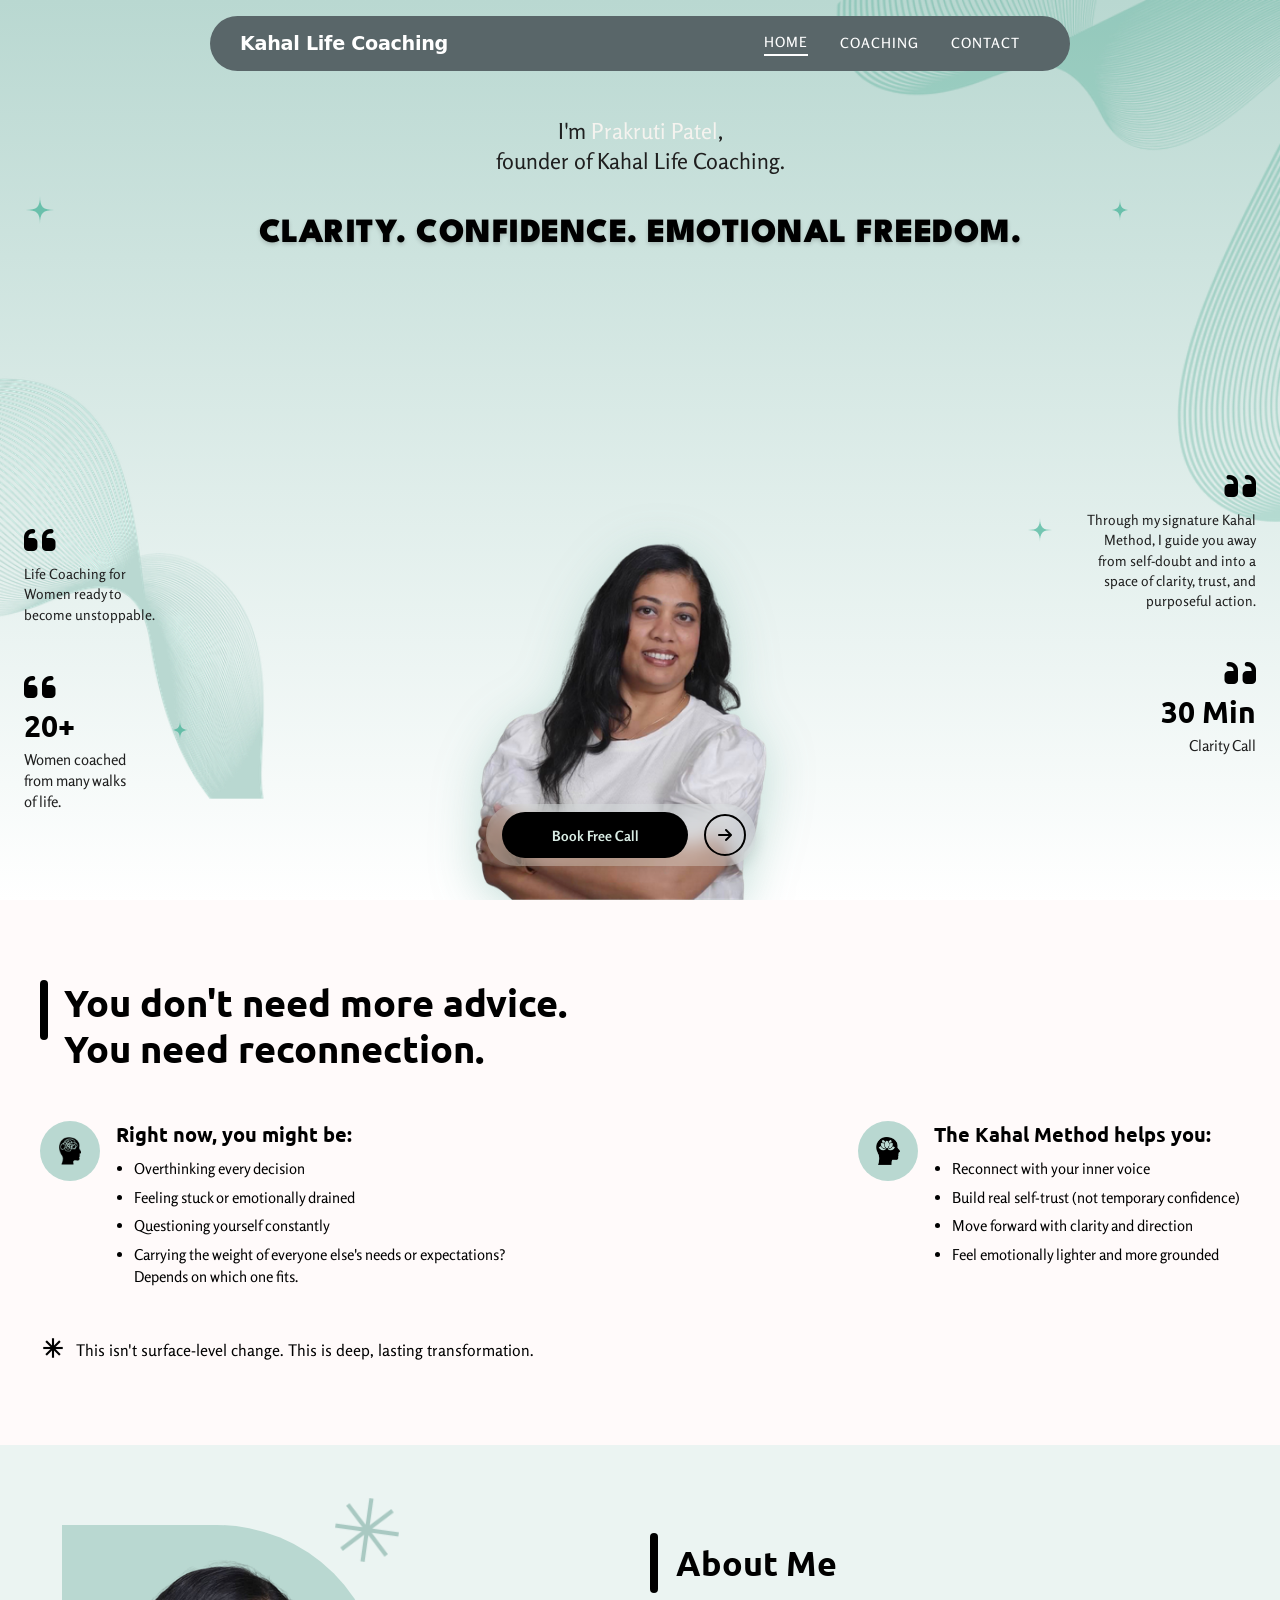
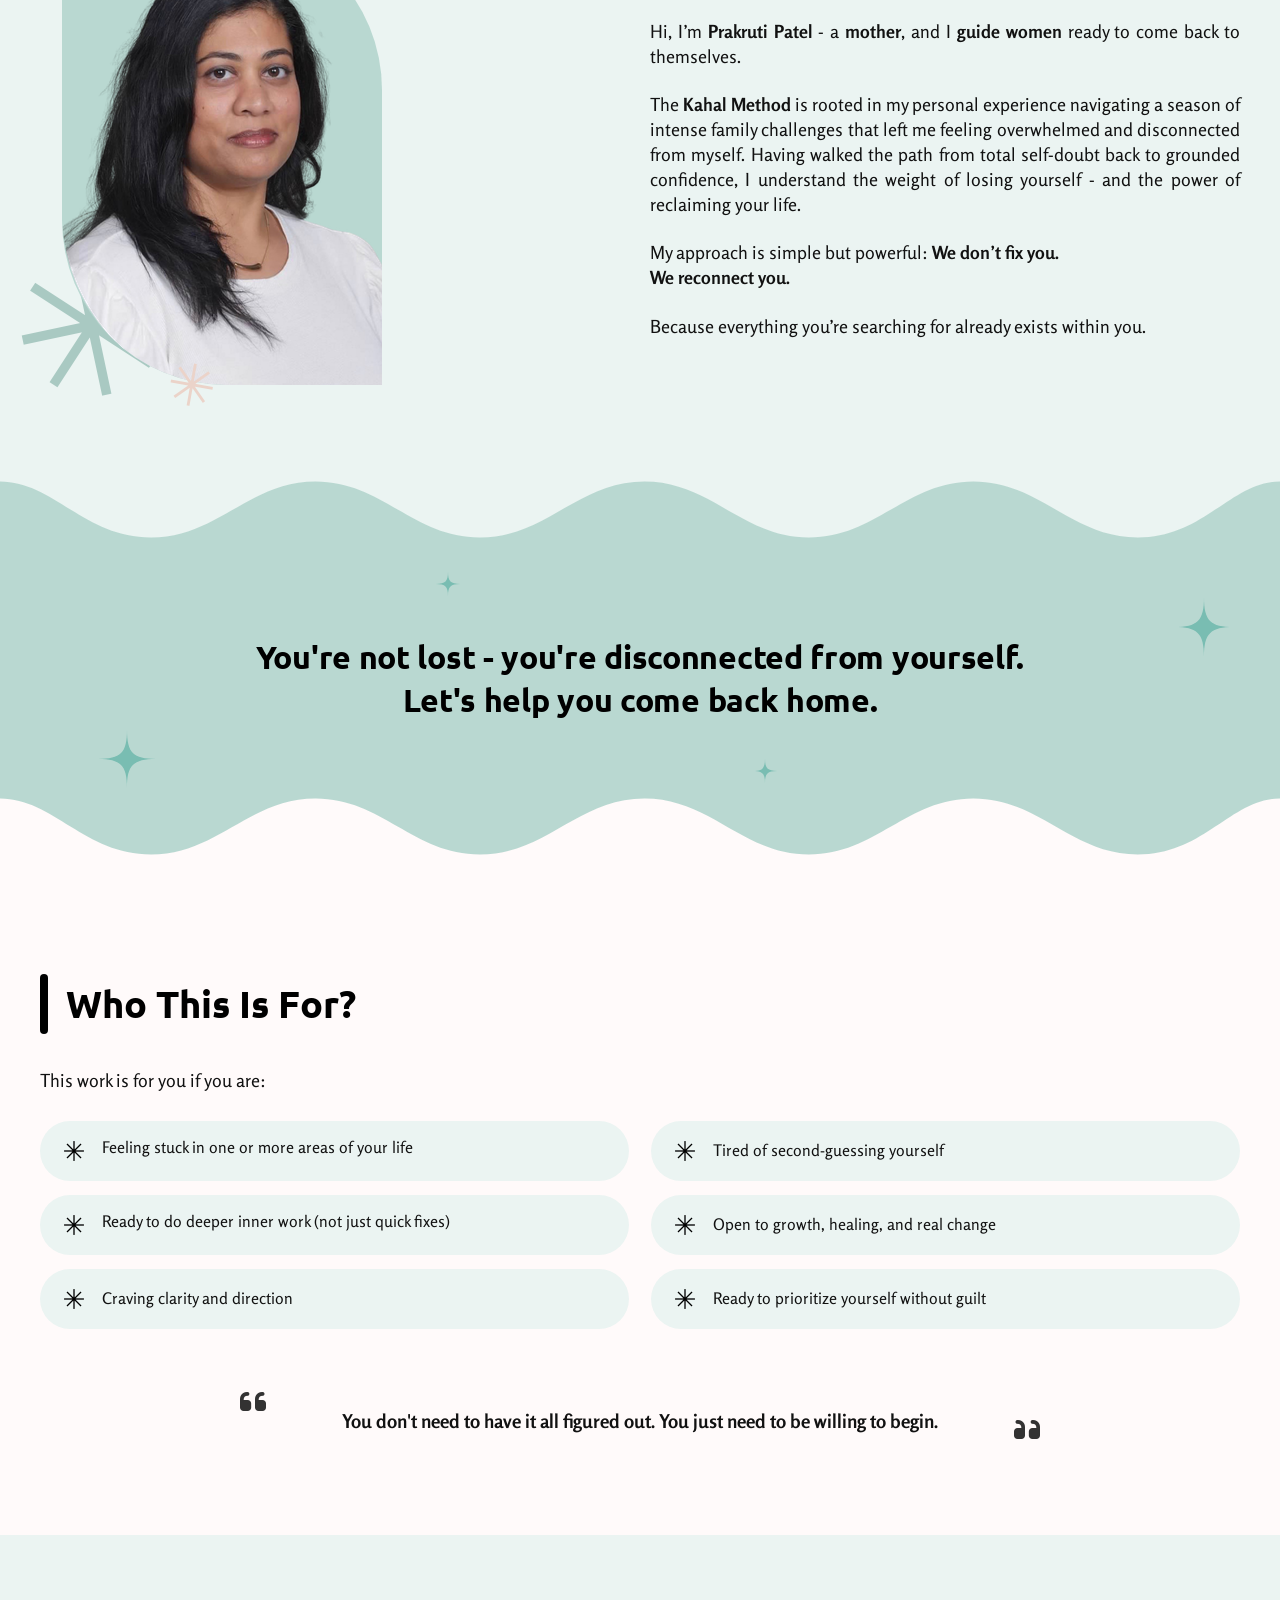
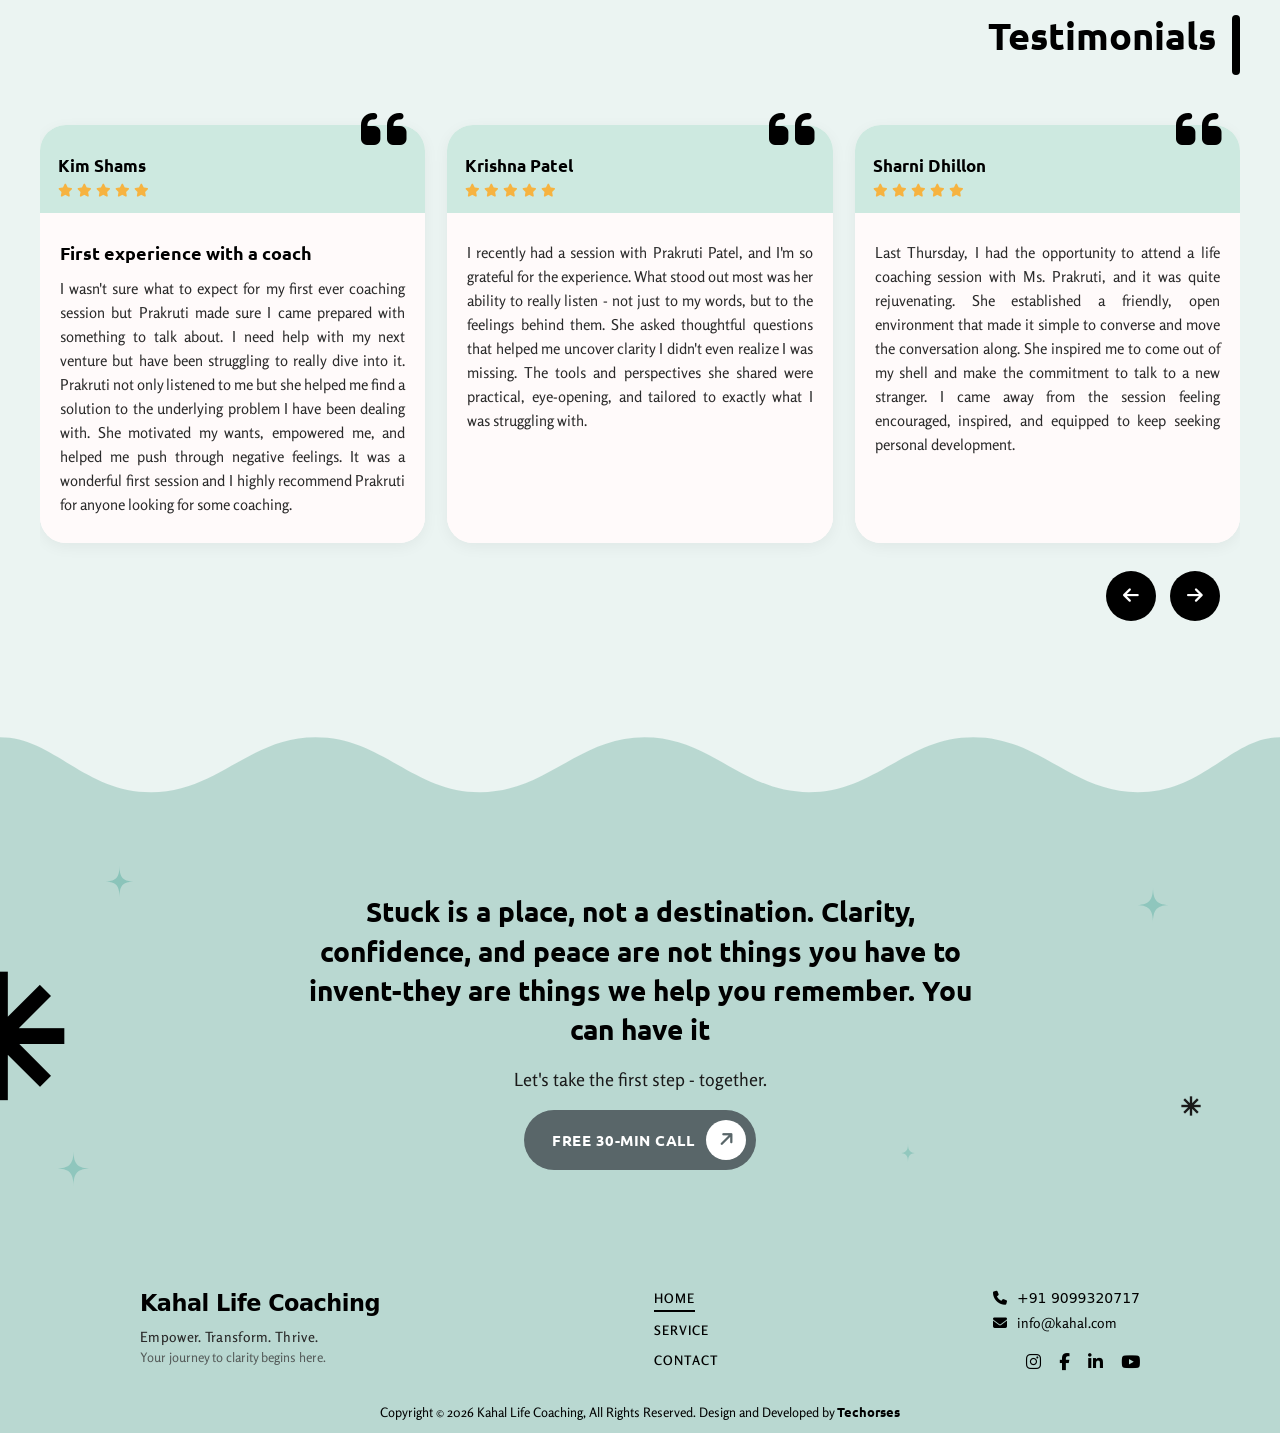
==== commit dc512f6b: "commit" ====
--- a/index.html
+++ b/index.html
@@ -74,36 +74,26 @@
     <!-- ===== SPARKLES SVG ===== -->
     <svg class="hero-bg-svg" xmlns="http://www.w3.org/2000/svg" aria-hidden="true" viewBox="0 0 1440 900"
       preserveAspectRatio="xMidYMid slice">
-
-      <!-- SPARKLE — top-left near heading -->
-      <!-- outer g = position only, inner g = animation only (no conflict!) -->
       <g transform="translate(120, 210)" fill="#2aaa8a">
         <g class="sparkle sparkle-1">
           <path d="M0,-14 C0,-3 -3,0 -14,0 C-3,0 0,3 0,14 C0,3 3,0 14,0 C3,0 0,-3 0,-14Z" />
         </g>
       </g>
-
-      <!-- SPARKLE — top-right near heading -->
       <g transform="translate(1200, 210)" fill="#2aaa8a">
         <g class="sparkle sparkle-2">
           <path d="M0,-11 C0,-2.5 -2.5,0 -11,0 C-2.5,0 0,2.5 0,11 C0,2.5 2.5,0 11,0 C2.5,0 0,-2.5 0,-11Z" />
         </g>
       </g>
-
-      <!-- SPARKLE — right-center -->
       <g transform="translate(1120, 530)" fill="#2aaa8a">
         <g class="sparkle sparkle-3">
           <path d="M0,-12 C0,-2.8 -2.8,0 -12,0 C-2.8,0 0,2.8 0,12 C0,2.8 2.8,0 12,0 C2.8,0 0,-2.8 0,-12Z" />
         </g>
       </g>
-
-      <!-- SPARKLE — bottom-left area -->
       <g transform="translate(260, 730)" fill="#2aaa8a">
         <g class="sparkle sparkle-4">
           <path d="M0,-10 C0,-2.3 -2.3,0 -10,0 C-2.3,0 0,2.3 0,10 C0,2.3 2.3,0 10,0 C2.3,0 0,-2.3 0,-10Z" />
         </g>
       </g>
-
     </svg>
     <!-- ===== END BG ELEMENTS ===== -->
 
@@ -120,34 +110,31 @@
         </h1>
       </div>
 
+      <!-- LEFT TEXT - updated content -->
       <div class="left-text" data-aos="fade-right" data-aos-duration="800" data-aos-delay="200" data-aos-once="true">
         <i class="fa-solid fa-quote-left hero-quote-icon"></i>
         <p>Life Coaching for<br>Women ready to<br>become unstoppable.</p>
-        <i class="fa-solid fa-quote-left hero-quote-icon second"></i>
-        <p>
-          Through the Kahal<br>
-          Method, I guide you<br>
-          from overwhelm and<br>
-          self-doubt into<br>
-          grounded clarity, self-<br>
-          trust, and aligned<br>
-          action.
-        </p>
-      </div>
-
+        <div class="count-box">
+          <i class="fa-solid fa-quote-left hero-quote-icon"></i>
+          <h3>20+</h3>
+          <span>Women coached<br>from many walks<br>of life.</span>
+        </div>
+      </div>
+
+      <!-- RIGHT TEXT - updated content -->
       <div class="right-text" data-aos="fade-left" data-aos-duration="800" data-aos-delay="200" data-aos-once="true">
         <i class="fa-solid fa-quote-left hero-quote-icon"></i>
         <p>
-          Move from<br>
-          overwhelm and<br>
-          self-doubt into<br>
-          grounded clarity,<br>
-          self-trust, and<br>
-          aligned action.
+          Through my signature Kahal<br>
+          Method, I guide you away<br>
+          from self-doubt and into a<br>
+          space of clarity, trust, and<br>
+          purposeful action.
         </p>
         <div class="count-box">
-          <h3>20+</h3>
-          <span>Happy Women<br>Coached</span>
+          <i class="fa-solid fa-quote-left hero-quote-icon"></i>
+          <h3>30 Min</h3>
+          <span>Clarity Call</span>
         </div>
       </div>
 
@@ -253,7 +240,6 @@
     </div>
   </section>
 
-  <!-- HOME WAVE SECTION -->
   <section class="home-wave">
     <div class="home-wave__top">
       <svg class="wave-desktop" viewBox="0 0 1440 170" preserveAspectRatio="none">
@@ -269,12 +255,39 @@
     </div>
 
     <div class="home-wave__middle">
-      <span class="material-symbols-outlined home-wave__star home-wave__star--1">asterisk</span>
-      <span class="material-symbols-outlined home-wave__star home-wave__star--2">asterisk</span>
-      <span class="material-symbols-outlined home-wave__star home-wave__star--3">asterisk</span>
-      <span class="material-symbols-outlined home-wave__star home-wave__star--4">asterisk</span>
-
-      <!-- ONLY H2 ANIMATED -->
+
+      <!-- SPARKLE 1 - small top left -->
+      <svg class="home-wave__star home-wave__star--1" xmlns="http://www.w3.org/2000/svg" aria-hidden="true"
+        viewBox="0 0 30 30">
+        <g transform="translate(15, 15)" fill="#79bdb2">
+          <path d="M0,-14 C0,-3 -3,0 -14,0 C-3,0 0,3 0,14 C0,3 3,0 14,0 C3,0 0,-3 0,-14Z" />
+        </g>
+      </svg>
+
+      <!-- SPARKLE 2 - big right -->
+      <svg class="home-wave__star home-wave__star--2" xmlns="http://www.w3.org/2000/svg" aria-hidden="true"
+        viewBox="0 0 30 30">
+        <g transform="translate(15, 15)" fill="#79bdb2">
+          <path d="M0,-14 C0,-3 -3,0 -14,0 C-3,0 0,3 0,14 C0,3 3,0 14,0 C3,0 0,-3 0,-14Z" />
+        </g>
+      </svg>
+
+      <!-- SPARKLE 3 - big left -->
+      <svg class="home-wave__star home-wave__star--3" xmlns="http://www.w3.org/2000/svg" aria-hidden="true"
+        viewBox="0 0 30 30">
+        <g transform="translate(15, 15)" fill="#79bdb2">
+          <path d="M0,-14 C0,-3 -3,0 -14,0 C-3,0 0,3 0,14 C0,3 3,0 14,0 C3,0 0,-3 0,-14Z" />
+        </g>
+      </svg>
+
+      <!-- SPARKLE 4 - small bottom right -->
+      <svg class="home-wave__star home-wave__star--4" xmlns="http://www.w3.org/2000/svg" aria-hidden="true"
+        viewBox="0 0 30 30">
+        <g transform="translate(15, 15)" fill="#79bdb2">
+          <path d="M0,-14 C0,-3 -3,0 -14,0 C-3,0 0,3 0,14 C0,3 3,0 14,0 C3,0 0,-3 0,-14Z" />
+        </g>
+      </svg>
+
       <h2 data-aos="fade-up" data-aos-duration="800" data-aos-once="true">
         You're not lost - you're disconnected from yourself.<br>
         Let's help you come back home.
@@ -346,7 +359,8 @@
     <div class="testimonials-container">
       <div class="testimonials-header" data-aos="fade-up" data-aos-duration="800">
         <p class="testimonials-subtext">
-          
+          <!-- Every kind word from our clients tells a story of growth, trust,
+        and the journey we've taken together. -->
         </p>
         <div class="testimonials-heading">
           <h2>Testimonials</h2>
@@ -363,7 +377,6 @@
               <i class="fa-solid fa-quote-left quote-icon"></i>
               <div class="card-top">
                 <div class="profile-wrap">
-                  <!-- <img src="https://randomuser.me/api/portraits/women/68.jpg" alt="Kim Shams"> -->
                   <div class="profile-info">
                     <h4>Kim Shams</h4>
                     <div class="stars">
@@ -394,7 +407,6 @@
               <i class="fa-solid fa-quote-left quote-icon"></i>
               <div class="card-top">
                 <div class="profile-wrap">
-                  <img src="https://randomuser.me/api/portraits/women/45.jpg" alt="Krishna Patel">
                   <div class="profile-info">
                     <h4>Krishna Patel</h4>
                     <div class="stars">
@@ -423,7 +435,6 @@
               <i class="fa-solid fa-quote-left quote-icon"></i>
               <div class="card-top">
                 <div class="profile-wrap">
-                  <img src="https://randomuser.me/api/portraits/women/32.jpg" alt="Sharni Dhillon">
                   <div class="profile-info">
                     <h4>Sharni Dhillon</h4>
                     <div class="stars">
@@ -452,7 +463,6 @@
               <i class="fa-solid fa-quote-left quote-icon"></i>
               <div class="card-top">
                 <div class="profile-wrap">
-                  <img src="https://randomuser.me/api/portraits/women/89.jpg" alt="Geeta Mazumdar">
                   <div class="profile-info">
                     <h4>Geeta Mazumdar</h4>
                     <div class="stars">
@@ -480,7 +490,6 @@
               <i class="fa-solid fa-quote-left quote-icon"></i>
               <div class="card-top">
                 <div class="profile-wrap">
-                  <img src="https://randomuser.me/api/portraits/women/23.jpg" alt="Jennifer Uwo">
                   <div class="profile-info">
                     <h4>Jennifer Uwo</h4>
                     <div class="stars">
@@ -509,7 +518,6 @@
               <i class="fa-solid fa-quote-left quote-icon"></i>
               <div class="card-top">
                 <div class="profile-wrap">
-                  <img src="https://randomuser.me/api/portraits/women/56.jpg" alt="Cresta Barton">
                   <div class="profile-info">
                     <h4>Cresta Barton</h4>
                     <div class="stars">
@@ -539,7 +547,6 @@
               <i class="fa-solid fa-quote-left quote-icon"></i>
               <div class="card-top">
                 <div class="profile-wrap">
-                  <img src="https://randomuser.me/api/portraits/women/14.jpg" alt="Disha Maheta">
                   <div class="profile-info">
                     <h4>Disha Maheta</h4>
                     <div class="stars">
@@ -575,7 +582,8 @@
     </div>
   </section>
 
-  <!-- CTA WAVE SECTION - ONLY CONTENT ANIMATED, NOT THE TOP WAVE -->
+
+
   <section class="cta-wave">
     <div class="cta-wave__top">
       <svg class="wave-desktop" viewBox="0 0 1440 170" preserveAspectRatio="none">
@@ -590,69 +598,55 @@
       </svg>
     </div>
 
-    <!-- ONLY THIS CONTENT IS ANIMATED -->
     <div class="cta-wave__content" data-aos="fade-up" data-aos-duration="800" data-aos-once="true">
 
-      <!-- DECORATIVE SPARKLES - EXACT SAME AS HERO SECTION -->
+      <!-- SPARKLES -->
       <svg class="cta-sparkle cta-sparkle--1" xmlns="http://www.w3.org/2000/svg" aria-hidden="true" viewBox="0 0 30 30">
         <g transform="translate(15, 15)" fill="#79bdb2" opacity="0.85">
           <path d="M0,-14 C0,-3 -3,0 -14,0 C-3,0 0,3 0,14 C0,3 3,0 14,0 C3,0 0,-3 0,-14Z" />
         </g>
       </svg>
-
       <svg class="cta-sparkle cta-sparkle--2" xmlns="http://www.w3.org/2000/svg" aria-hidden="true" viewBox="0 0 30 30">
         <g transform="translate(15, 15)" fill="#79bdb2" opacity="0.75">
           <path d="M0,-11 C0,-2.5 -2.5,0 -11,0 C-2.5,0 0,2.5 0,11 C0,2.5 2.5,0 11,0 C2.5,0 0,-2.5 0,-11Z" />
         </g>
       </svg>
-
       <svg class="cta-sparkle cta-sparkle--3" xmlns="http://www.w3.org/2000/svg" aria-hidden="true" viewBox="0 0 30 30">
         <g transform="translate(15, 15)" fill="#79bdb2" opacity="0.75">
           <path d="M0,-12 C0,-2.8 -2.8,0 -12,0 C-2.8,0 0,2.8 0,12 C0,2.8 2.8,0 12,0 C2.8,0 0,-2.8 0,-12Z" />
         </g>
       </svg>
-
       <svg class="cta-sparkle cta-sparkle--4" xmlns="http://www.w3.org/2000/svg" aria-hidden="true" viewBox="0 0 30 30">
         <g transform="translate(15, 15)" fill="#79bdb2" opacity="0.7">
           <path d="M0,-10 C0,-2.3 -2.3,0 -10,0 C-2.3,0 0,2.3 0,10 C0,2.3 2.3,0 10,0 C2.3,0 0,-2.3 0,-10Z" />
         </g>
       </svg>
 
-      <div class="cta-wave__left">
+      <!-- BIG LEFT ASTERISK - half cut off screen edge -->
+      <span class="material-symbols-outlined cta-deco-star cta-deco-star--left">asterisk</span>
+
+      <!-- SMALL RIGHT ASTERISK -->
+      <span class="material-symbols-outlined cta-deco-star cta-deco-star--right">asterisk</span>
+
+      <!-- CENTERED CONTENT -->
+      <div class="cta-wave__inner">
         <h2>
-          YOU DON'T HAVE TO STAY<br>
-          WHERE YOU ARE.
+          Stuck is a place, not a destination. Clarity, confidence,
+          and peace are not things you have to invent-they are
+          things we help you remember. You can have it
         </h2>
-
-        <div class="cta-row">
-          <ul class="cta-list">
-            <li>
-              <span class="material-symbols-outlined cta-list__icon">asterisk</span>
-              The clarity you're looking for..
-            </li>
-            <li>
-              <span class="material-symbols-outlined cta-list__icon">asterisk</span>
-              The confidence you want...
-            </li>
-            <li>
-              <span class="material-symbols-outlined cta-list__icon">asterisk</span>
-              The peace you crave...
-            </li>
-          </ul>
-
-          <div class="cta-wave__right">
-            <div class="cta-box">
-              <p>Let's take the first<br>step - together.</p>
-              <strong>FREE 30-MIN CALL</strong>
-              <div class="cta-arrow">
-                <i class="fa-solid fa-arrow-up"></i>
-              </div>
-            </div>
-          </div>
-        </div>
-      </div>
+        <p class="cta-sub">Let's take the first step - together.</p>
+        <a href="#" class="cta-wave__btn">
+          FREE 30-MIN CALL
+          <span class="cta-wave__btn-arrow">
+            <i class="fa-solid fa-arrow-up"></i>
+          </span>
+        </a>
+      </div>
+
     </div>
   </section>
+
 
   <!-- FOOTER -->
   <footer class="site-footer">
--- a/css/home.css
+++ b/css/home.css
@@ -11,9 +11,15 @@
   overflow-x: hidden;
 }
 
+html {
+  overflow-y: auto;
+  overflow-x: hidden;
+}
+
 body {
   font-family: "Rosario", sans-serif;
   background: linear-gradient(to bottom, #b9d8d1, #909393);
+  overflow-y: auto;
 }
 
 /* ================= HERO SECTION ================= */
@@ -220,7 +226,7 @@
 }
 
 .count-box h3 {
-  font-size: 46px;
+  font-size: 35px;
   line-height: 1;
   font-weight: 900;
   color: #000;
@@ -357,7 +363,7 @@
   }
 
   .count-box h3 {
-    font-size: 40px;
+    font-size: 30px;
   }
 
   .hero-quote-icon {
@@ -583,7 +589,7 @@
     font-size: 15px;
     line-height: 1.4;
     margin-bottom: 14px;
-    margin-top: 40px;
+    margin-top: 60px;
   }
 
   .hero-heading-wrapper {
@@ -643,12 +649,12 @@
   }
 
   .hero-bg-topright {
-    width: 220px;
+    width: 300px !important;
     opacity: 0.7;
   }
 
   .hero-bg-leftcenter {
-    width: 100px;
+    width: 250px !important;
     opacity: 0.6;
   }
 }
@@ -793,14 +799,14 @@
   align-items: center;
   flex-direction: row !important;
   justify-content: flex-start;
-  gap: 36px !important;
+  gap: 10px !important;
 }
 
 .reconnect-footer .star {
   font-size: 26px;
   line-height: 1 !important;
   color: #000;
-  margin-top: -13px;
+  /* margin-top: -13px;  */
 }
 
 .reconnect-footer p {
@@ -1211,42 +1217,115 @@
   letter-spacing: -0.3px;
   font-family: "Ubuntu", sans-serif;
   font-style: normal;
-}
-
+  position: relative;
+  z-index: 2;
+}
+
+/* ===== SPARKLES ===== */
 .home-wave__star {
   position: absolute;
-  display: block !important;
-  line-height: 1 !important;
-  color: #79bdb2;
-  font-variation-settings:
-    "FILL" 0,
-    "wght" 300,
-    "GRAD" 0,
-    "opsz" 48;
+  pointer-events: none;
+  z-index: 1;
+}
+
+@keyframes hwSparklePulse1 {
+  0% {
+    transform: scale(0.8);
+    opacity: 0.6;
+  }
+
+  50% {
+    transform: scale(1.2);
+    opacity: 1;
+  }
+
+  100% {
+    transform: scale(0.8);
+    opacity: 0.6;
+  }
+}
+
+@keyframes hwSparklePulse2 {
+  0% {
+    transform: scale(0.7);
+    opacity: 0.5;
+  }
+
+  50% {
+    transform: scale(1.15);
+    opacity: 0.9;
+  }
+
+  100% {
+    transform: scale(0.7);
+    opacity: 0.5;
+  }
+}
+
+@keyframes hwSparklePulse3 {
+  0% {
+    transform: scale(0.75);
+    opacity: 0.55;
+  }
+
+  50% {
+    transform: scale(1.18);
+    opacity: 0.95;
+  }
+
+  100% {
+    transform: scale(0.75);
+    opacity: 0.55;
+  }
+}
+
+@keyframes hwSparklePulse4 {
+  0% {
+    transform: scale(0.85);
+    opacity: 0.65;
+  }
+
+  50% {
+    transform: scale(1.1);
+    opacity: 0.9;
+  }
+
+  100% {
+    transform: scale(0.85);
+    opacity: 0.65;
+  }
 }
 
 .home-wave__star--1 {
   top: -6px;
   left: 34%;
-  font-size: 26px !important;
+  width: 26px;
+  height: 26px;
+  animation: hwSparklePulse1 3s ease-in-out infinite;
 }
 
 .home-wave__star--2 {
   top: 18px;
   right: 3.4%;
-  font-size: 64px !important;
+  width: 64px;
+  height: 64px;
+  animation: hwSparklePulse2 4s ease-in-out infinite 0.5s;
 }
 
 .home-wave__star--3 {
   left: 7.5%;
   bottom: -8px;
-  font-size: 62px !important;
+  width: 62px;
+  height: 62px;
+  animation: hwSparklePulse3 3.5s ease-in-out infinite 1s;
 }
 
 .home-wave__star--4 {
   right: 39.2%;
   bottom: -2px;
-  font-size: 26px !important;
+  width: 26px;
+  height: 26px;
+  animation: hwSparklePulse4 2.5s ease-in-out infinite 0.3s;
 }
 
 /* ================= TABLET ================= */
@@ -1272,22 +1351,26 @@
 
   .home-wave__star--1 {
     left: 31%;
-    font-size: 22px !important;
+    width: 22px;
+    height: 22px;
   }
 
   .home-wave__star--2 {
     right: 4%;
-    font-size: 50px !important;
+    width: 50px;
+    height: 50px;
   }
 
   .home-wave__star--3 {
     left: 6.5%;
-    font-size: 50px !important;
+    width: 50px;
+    height: 50px;
   }
 
   .home-wave__star--4 {
     right: 35%;
-    font-size: 22px !important;
+    width: 22px;
+    height: 22px;
   }
 }
 
@@ -1300,12 +1383,12 @@
   }
 
   .home-wave__middle {
-    min-height: 130px;
-    padding: 14px 16px;
+    min-height: 100px;
+    padding: 0px 16px;
   }
 
   .home-wave__middle h2 {
-    font-size: 15px;
+    font-size: 16px;
     line-height: 1.5;
     max-width: 100%;
     font-weight: 700;
@@ -1318,25 +1401,29 @@
   .home-wave__star--1 {
     top: -2px;
     left: 18%;
-    font-size: 14px !important;
+    width: 14px;
+    height: 14px;
   }
 
   .home-wave__star--2 {
     top: 8px;
     right: 5%;
-    font-size: 32px !important;
+    width: 32px;
+    height: 32px;
   }
 
   .home-wave__star--3 {
     left: 6%;
     bottom: -4px;
-    font-size: 32px !important;
+    width: 32px;
+    height: 32px;
   }
 
   .home-wave__star--4 {
     right: 22%;
     bottom: 0px;
-    font-size: 14px !important;
+    width: 14px;
+    height: 14px;
   }
 }
 
@@ -1801,7 +1888,7 @@
   padding: 28px 20px 26px;
   /* text-align: left;  */
   height: 330px;
-  overflow-y: auto;
+  overflow-y: auto; 
   box-sizing: border-box;
 }
 
@@ -2001,6 +2088,8 @@
 }
 
 /* ================= CTA WAVE ================= */
+/* ================= CTA WAVE ================= */
+/* ================= CTA WAVE ================= */
 
 .cta-wave {
   width: 100%;
@@ -2040,22 +2129,43 @@
 .cta-wave__content {
   position: relative;
   background: #b9d8d1;
-  padding: 60px 20px;
-  max-width: 1200px;
+  padding: 60px 20px 70px;
+  /* max-width: 1400px; */
   margin: 0 auto;
-}
-
-/* ===== SPARKLES - EXACT SAME AS HERO SECTION ===== */
+  overflow: clip ; 
+}
+
+/* ===== DECO ASTERISK ICONS ===== */
+.cta-deco-star {
+  position: absolute;
+  pointer-events: none;
+  z-index: 1;
+  color: #000;
+  font-variation-settings: 'FILL' 1, 'wght' 700, 'GRAD' 0, 'opsz' 48;
+}
+
+.cta-deco-star--left {
+  font-size: 160px !important;
+  left: -80px;
+  top: 50%;
+  transform: translateY(-50%);
+}
+
+.cta-deco-star--right {
+  font-size: 36px;
+  right: 6%;
+  bottom: 30%;
+  color: #1a1a1a;
+}
+
+/* ===== SPARKLES ===== */
 .cta-sparkle {
   position: absolute;
   z-index: 1;
   pointer-events: none;
-  width: auto;
-  height: auto;
   opacity: 0.85;
 }
 
-/* Sparkle Animations - FIXED: starts visible, pulses smoothly */
 @keyframes sparklePulse1 {
   0% {
     transform: scale(0.8);
@@ -2156,134 +2266,89 @@
   animation: sparklePulse4 2.5s ease-in-out infinite 0.3s;
 }
 
-.cta-wave__left h2 {
-  font-size: 52px;
+/* ===== CENTERED INNER ===== */
+.cta-wave__inner {
+  position: relative;
+  z-index: 2;
+  text-align: center;
+  max-width: 680px;
+  margin: 0 auto;
+  display: flex;
+  flex-direction: column;
+  align-items: center;
+  gap: 20px;
+}
+
+.cta-wave__inner h2 {
+  font-size: 28px;
   font-weight: 900;
-  margin: 0 0 25px;
-  line-height: 1.1;
+  margin: 0;
+  line-height: 1.4;
   font-family: "Ubuntu", sans-serif;
-  font-style: normal;
-}
-
-.cta-row {
-  display: flex;
-  align-items: flex-end;
-  justify-content: space-between;
-  gap: 40px;
-}
-
-.cta-list {
-  list-style: none;
-  padding: 0;
+}
+
+.cta-sub {
   margin: 0;
-  flex: 1;
-  padding-bottom: 8px;
-}
-
-.cta-list li {
-  display: flex;
-  align-items: center;
-  gap: 10px;
-  font-size: 18px;
-  margin-bottom: 10px;
-  transition: all 0.3s ease;
-  cursor: pointer;
-  font-family: "Rosario", sans-serif;
-  font-style: normal;
-}
-
-.cta-list li:hover {
-  transform: translateX(5px);
-}
-
-.cta-list__icon {
-  font-size: 18px !important;
-  color: #000;
-}
-
-.cta-wave__right {
-  flex-shrink: 0;
-}
-
-.cta-box {
-  background: #000;
-  color: #fff;
-  padding: 30px 70px 30px 30px;
-  border-radius: 40px;
-  position: relative;
-  max-width: 320px;
-  transition: all 0.3s ease;
-}
-
-.cta-box:hover {
-  transform: translateY(-5px);
-  box-shadow: 0 10px 25px rgba(0, 0, 0, 0.15);
-}
-
-.cta-box p {
-  margin: 0 0 10px;
   font-size: 18px;
   font-family: "Rosario", sans-serif;
-  font-style: normal;
-}
-
-.cta-box strong {
-  font-size: 16px;
+  color: #1a1a1a;
+}
+
+/* ===== CTA BUTTON ===== */
+.cta-wave__btn {
+  display: inline-flex;
+  align-items: center;
+  gap: 12px;
+  background: #596669;
+  color: #fff;
+  text-decoration: none;
   font-family: "Ubuntu", sans-serif;
-  font-style: normal;
-}
-
-/* ===== ARROW - POINTS TO TOP-RIGHT ===== */
-.cta-arrow {
-  position: absolute;
-  right: -15px;
-  bottom: -15px;
-  width: 60px;
-  height: 60px;
-  background: #000;
+  font-weight: 700;
+  font-size: 15px;
+  letter-spacing: 0.5px;
+  padding: 10px 10px 10px 28px;
+  border-radius: 50px;
+  transition: all 0.3s ease;
+  white-space: nowrap;
+}
+
+.cta-wave__btn:hover {
+  background: #465356;
+  transform: translateY(-2px);
+  box-shadow: 0 8px 20px rgba(0, 0, 0, 0.18);
+}
+
+.cta-wave__btn-arrow {
+  width: 40px;
+  height: 40px;
+  background: #fff;
   border-radius: 50%;
-  border: 5px solid #b1cbc5;
   display: flex;
   align-items: center;
   justify-content: center;
-  transition: all 0.3s ease;
-}
-
-.cta-box:hover .cta-arrow {
-  transform: scale(1.05);
-  background: #1a1a1a;
-}
-
-/* Arrow icon - points to top-right by default (45deg rotation) */
-.cta-arrow i {
-  font-size: 28px;
-  color: #fff;
+  flex-shrink: 0;
+}
+
+.cta-wave__btn-arrow i {
+  font-size: 18px;
+  color: #596669;
   transform: rotate(45deg);
   transition: transform 0.3s ease;
 }
 
-/* On hover - ONLY changes direction (rotates to 135deg), NO position change */
-.cta-box:hover .cta-arrow i {
-  transform: rotate(135deg);
+.cta-wave__btn:hover .cta-wave__btn-arrow i {
+  transform: rotate(90deg);
 }
 
 /* ================= TABLET ================= */
 @media (max-width: 1024px) {
-  .cta-wave__left h2 {
-    font-size: 38px;
-  }
-
-  .cta-row {
-    gap: 30px;
-    align-items: flex-end;
-  }
-
-  .cta-list li {
-    font-size: 16px;
-  }
-
-  .cta-box {
-    padding: 25px 60px 25px 25px;
+  .cta-wave__inner h2 {
+    font-size: 24px;
+  }
+
+  .cta-deco-star--left {
+    font-size: 120px !important;
+    left: -50px;
   }
 
   .cta-sparkle--2 {
@@ -2297,76 +2362,84 @@
   }
 }
 
-/* ================= MOBILE ================= */
 @media (max-width: 767px) {
+  .wave-desktop {
+    display: none;
+  }
+
+  .wave-mobile {
+    display: block;
+  }
+
   .cta-wave__top svg {
     height: 85px;
   }
 
   .cta-wave__content {
-    padding: 40px 20px;
-  }
-
-  .cta-wave__left h2 {
-    font-size: 26px;
+    padding: 40px 20px 50px;
+    isolation: isolate;
+  }
+
+  .cta-wave__inner {
+    position: relative;
+    z-index: 2;
     text-align: center;
-  }
-
-  .cta-wave__left h2 br {
-    display: none;
-  }
-
-  .cta-row {
+    max-width: 100%;
+    margin: 0 auto;
+    display: flex;
     flex-direction: column;
     align-items: center;
-    justify-content: center;
     gap: 20px;
   }
 
-  .cta-list {
-    width: 100%;
-    text-align: center;
-    padding-bottom: 0;
-  }
-
-  .cta-list li {
-    justify-content: center;
-    font-size: 14px;
-  }
-
-  .cta-wave__right {
-    width: 100%;
-    display: flex;
-    justify-content: center;
-  }
-
-  .cta-box {
-    width: 100%;
-    max-width: 260px;
-    padding: 20px;
-    text-align: center;
-  }
-
-  .cta-box p {
-    font-size: 14px;
-  }
-
-  .cta-box strong {
+  .cta-wave__inner h2 {
+    font-size: 19px;
+    position: relative;
+    z-index: 2;
+  }
+
+  .cta-sub {
+    font-size: 15px;
+    position: relative;
+    z-index: 2;
+  }
+
+  .cta-wave__btn {
     font-size: 13px;
-  }
-
-  .cta-arrow {
-    width: 50px;
-    height: 50px;
-    right: -12px;
-    bottom: -12px;
-  }
-
-  .cta-arrow i {
-    font-size: 20px;
-  }
-
-  /* Hide some sparkles on mobile */
+    padding: 8px 8px 8px 20px;
+    gap: 10px;
+    position: relative;
+    z-index: 2;
+  }
+
+  .cta-wave__btn-arrow {
+    width: 34px;
+    height: 34px;
+  }
+
+  .cta-wave__btn-arrow i {
+    font-size: 15px;
+  }
+
+  .cta-deco-star {
+    display: block;
+    position: absolute;
+    z-index: 0;
+  }
+
+  .cta-deco-star--left {
+    font-size: 90px;
+    left: -60px;
+    top: 65%;
+    transform: translateY(-50%);
+  }
+
+  .cta-deco-star--right {
+    font-size: 26px;
+    right: 4%;
+    bottom: 15%;
+  }
+
   .cta-sparkle--2,
   .cta-sparkle--3 {
     display: none;
--- a/css/footer.css
+++ b/css/footer.css
@@ -4,6 +4,7 @@
     background: #b9d8d1;
     padding: 50px 20px 10px;
     font-family: "Rosario", sans-serif;
+    overflow: clip;
 }
 
 /* ===== CONTAINER ===== */
@@ -315,32 +316,32 @@
 
     /* LOGO TEXT smaller on mobile */
     .footer-logo {
-        font-size: 1.2rem;
+        font-size: 1.3rem;
         white-space: normal;
         text-align: center;
     }
 
     .footer-tagline {
-        font-size: 12px;
+        font-size: 13px !important;
     }
 
     .footer-tagline-second {
-        font-size: 11px;
+        font-size: 13px !important;
     }
 
     .footer-contact p {
-        font-size: 12px;
+        font-size: 13px !important;
         justify-content: center;
         margin: 6px 0;
     }
 
     .footer-contact-link {
-        font-size: 12px;
+        font-size: 13px !important;
         justify-content: center;
     }
 
     .footer-contact i {
-        font-size: 12px;
+        font-size: 13px !important;
     }
 
     .footer-social {
@@ -349,11 +350,11 @@
     }
 
     .footer-social a {
-        font-size: 15px;
+        font-size: 15px !important;
     }
 
     .footer-copy p {
-        font-size: 11px;
+        font-size: 12px !important;
         line-height: 1.6;
     }
 
--- a/css/navbar.css
+++ b/css/navbar.css
@@ -137,7 +137,7 @@
 /* MOBILE MENU — hidden by default */
 .mobile-menu {
     display: none;
-    background: #000;
+    background: #596669;
     border-radius: 20px;
     margin-top: 12px;
     padding: 20px 24px;
@@ -162,7 +162,7 @@
 .mobile-menu ul li a {
     text-decoration: none;
     color: #fff;
-    font-size: 18px;
+    font-size: 16px;
     font-weight: 600;
     letter-spacing: 1px;
     display: inline-block;
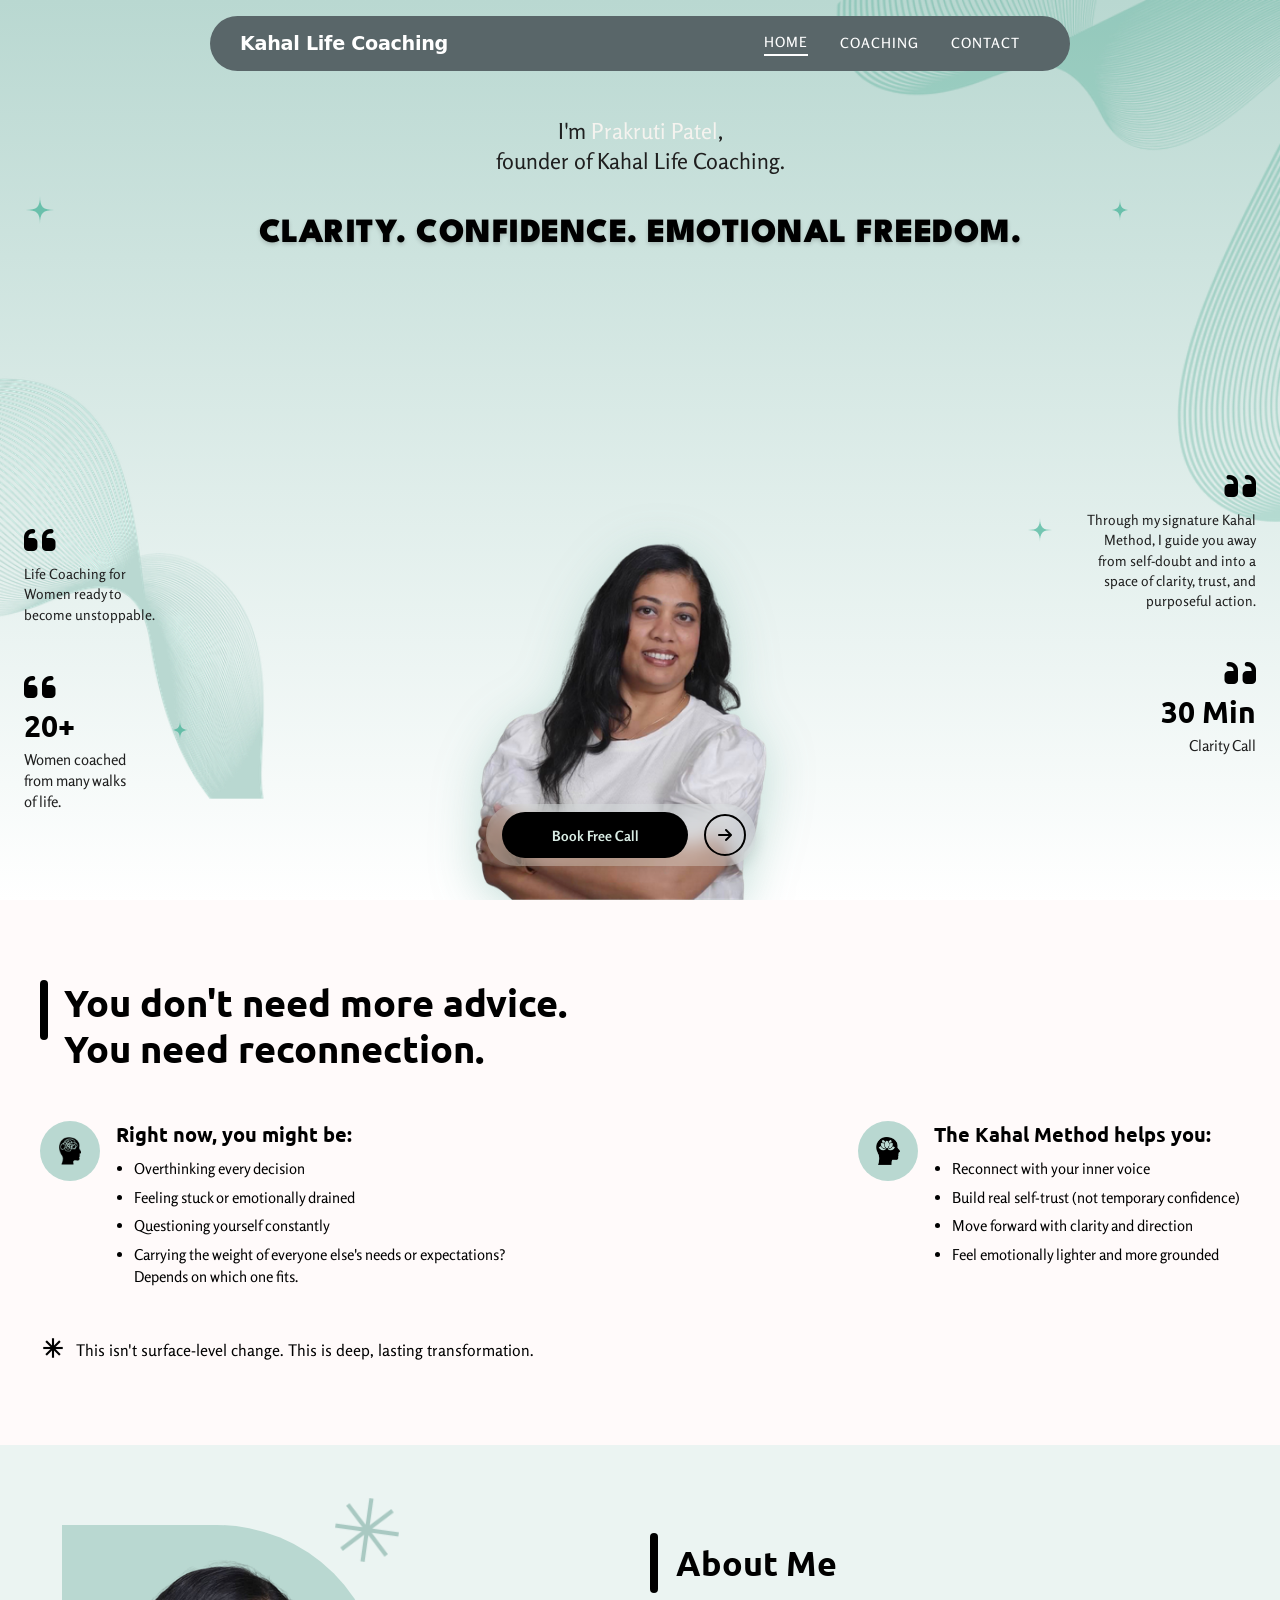
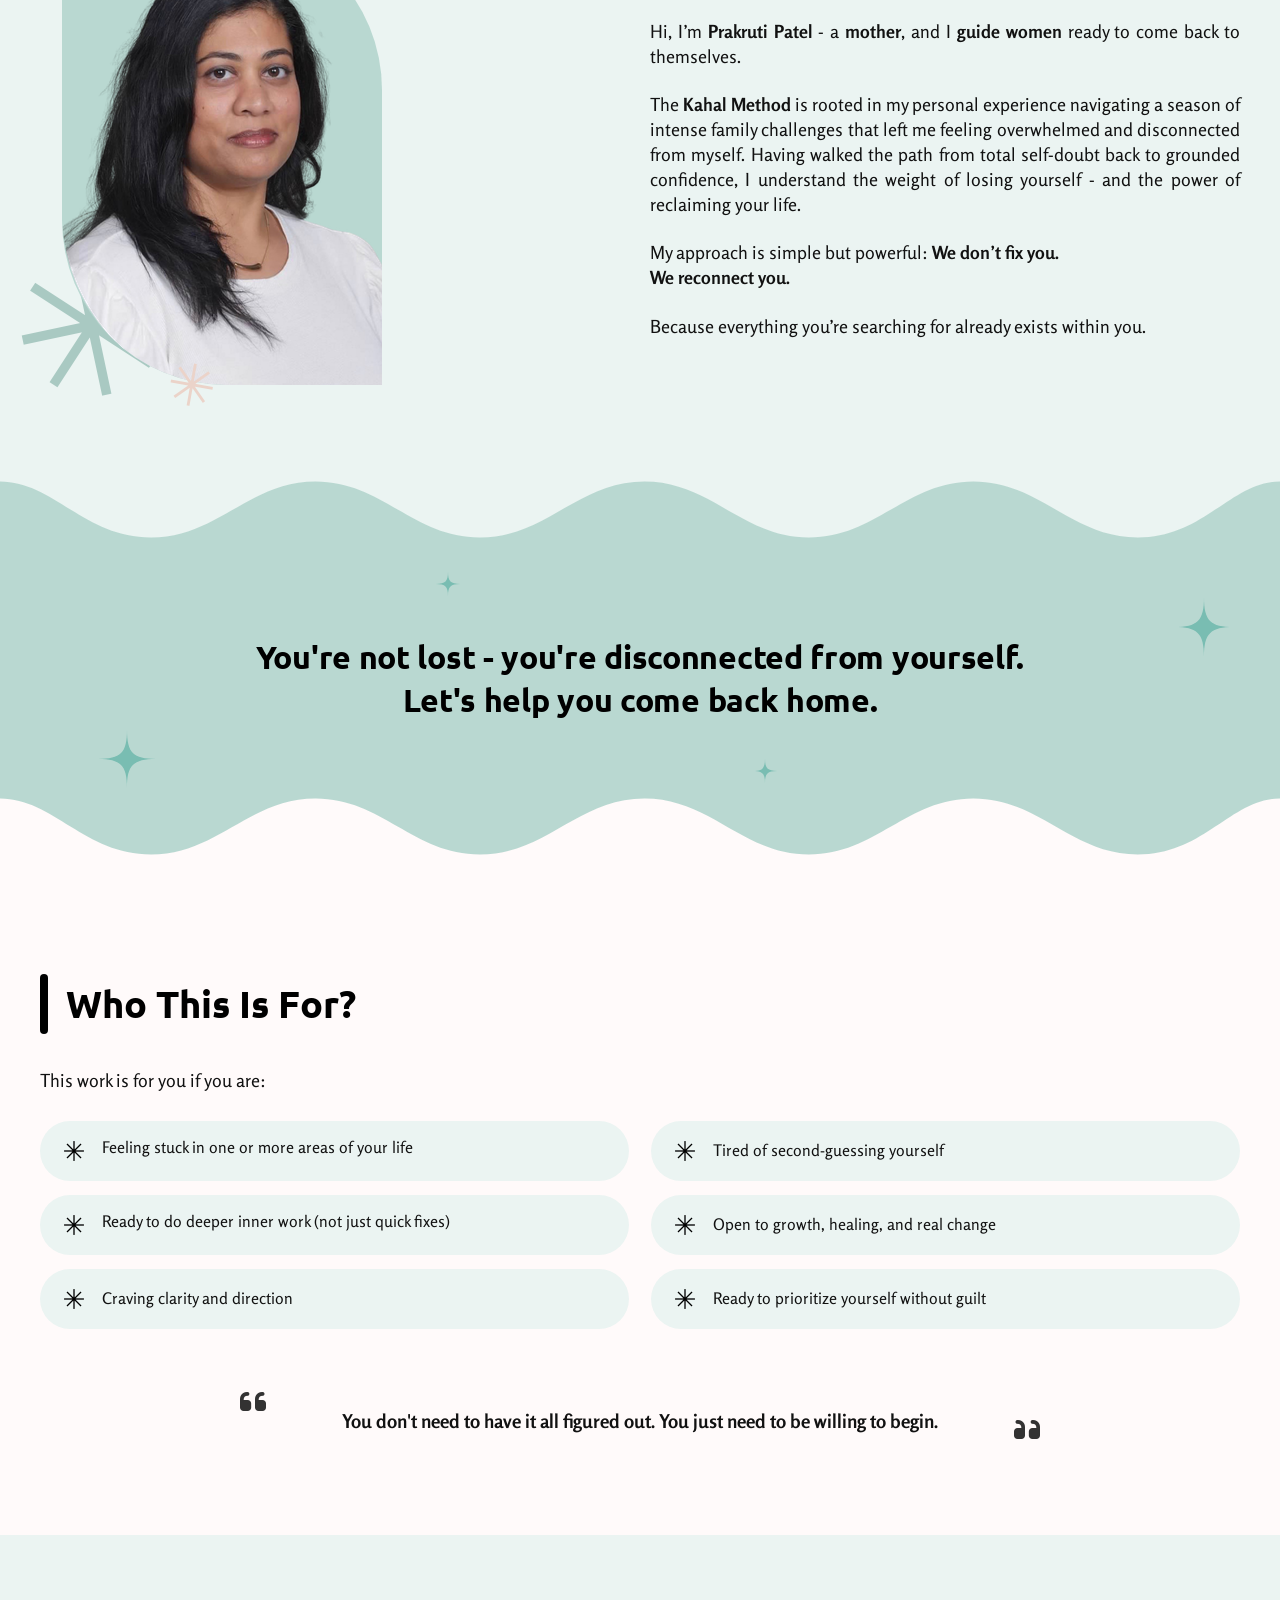
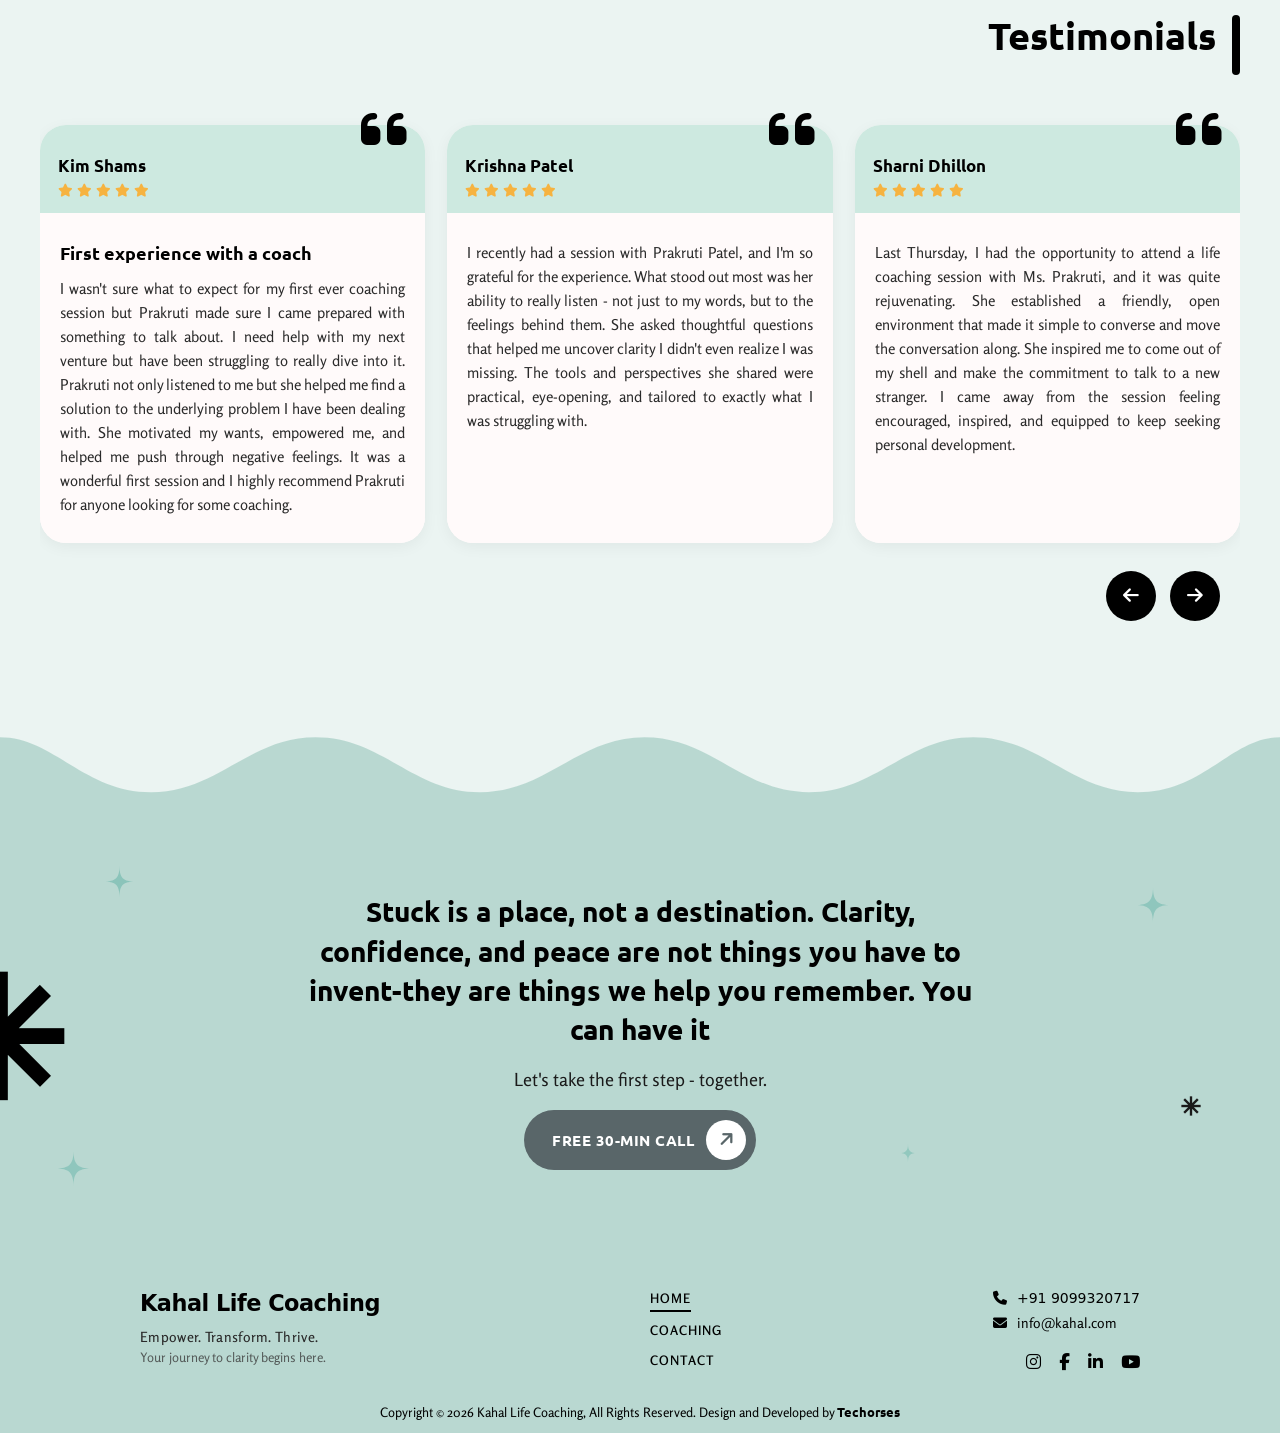
==== commit c94696f3: "ccc" ====
--- a/index.html
+++ b/index.html
@@ -659,7 +659,7 @@
 
       <div class="footer-links" data-aos="fade-up" data-aos-duration="600" data-aos-delay="100">
         <a href="index.html" class="footer-nav-link">HOME</a>
-        <a href="coaching.html" class="footer-nav-link">SERVICE</a>
+        <a href="coaching.html" class="footer-nav-link">COACHING</a>
         <a href="contact.html" class="footer-nav-link">CONTACT</a>
       </div>
 
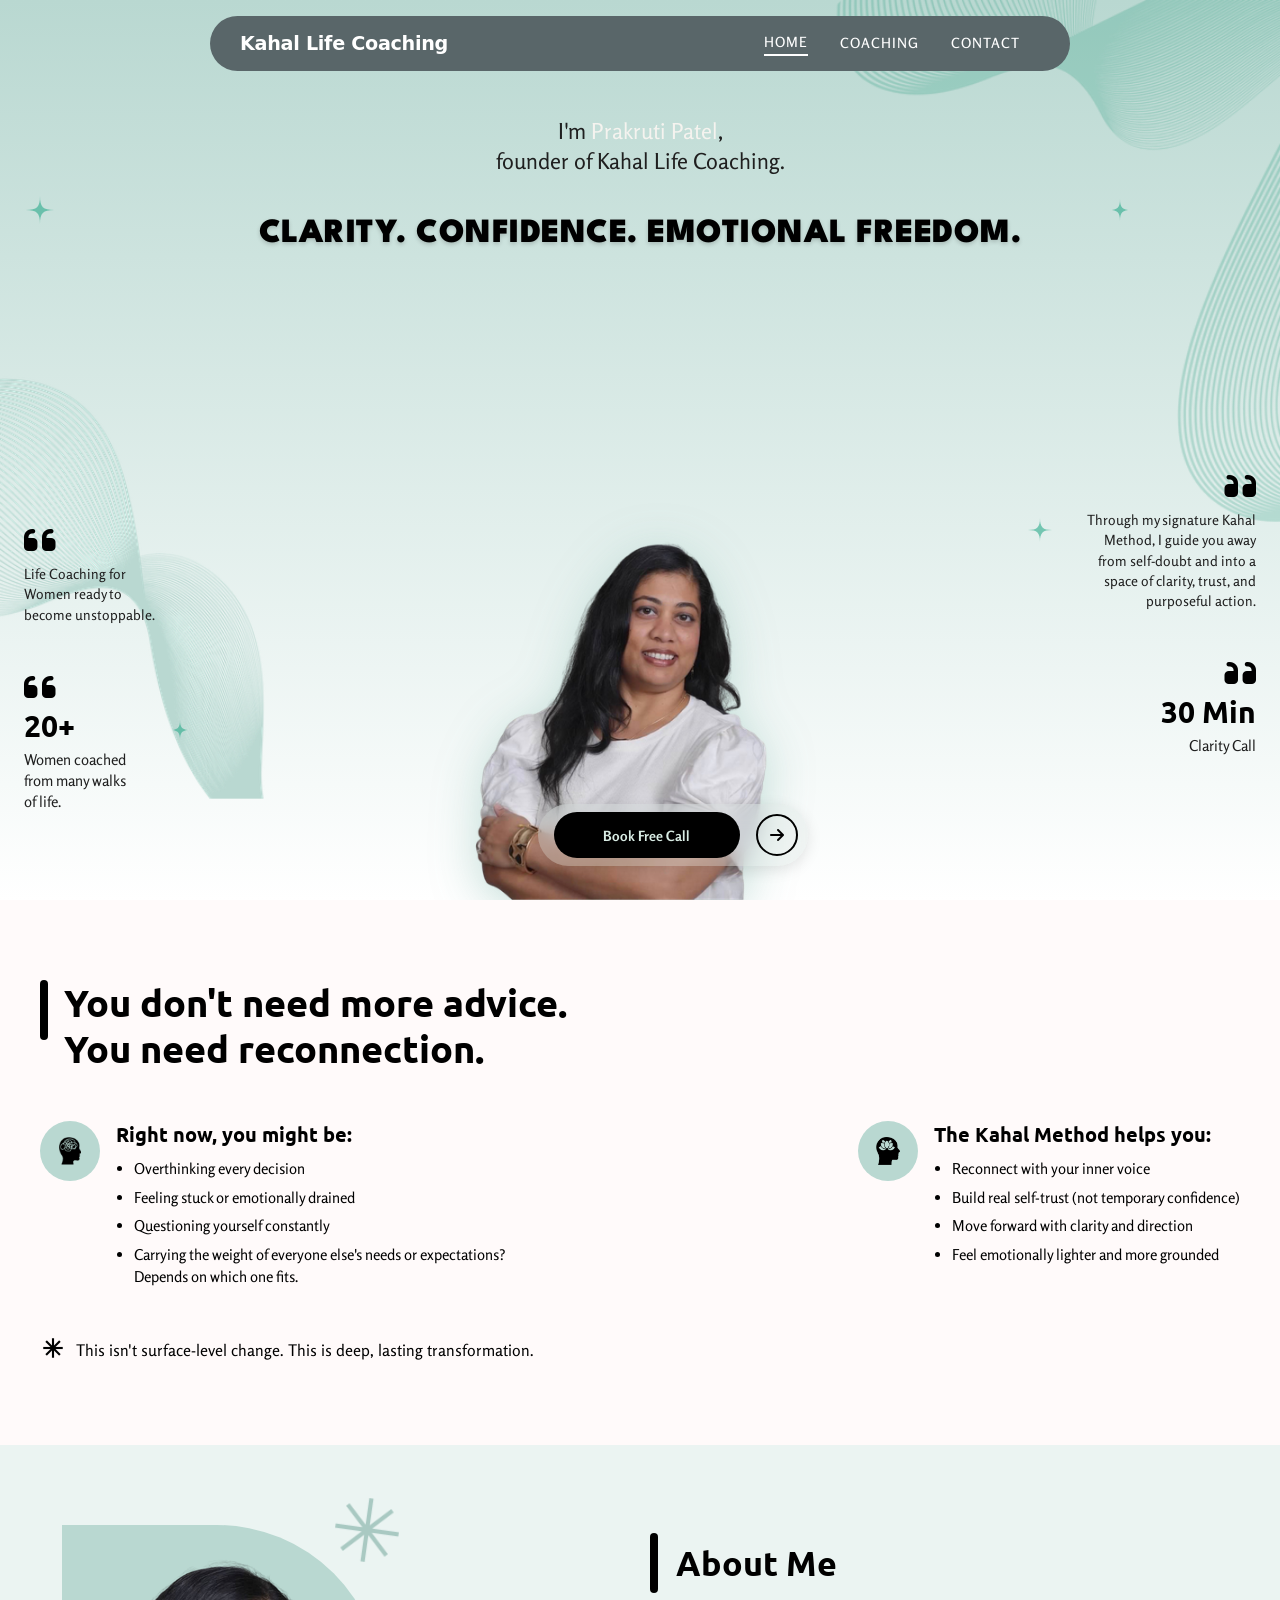
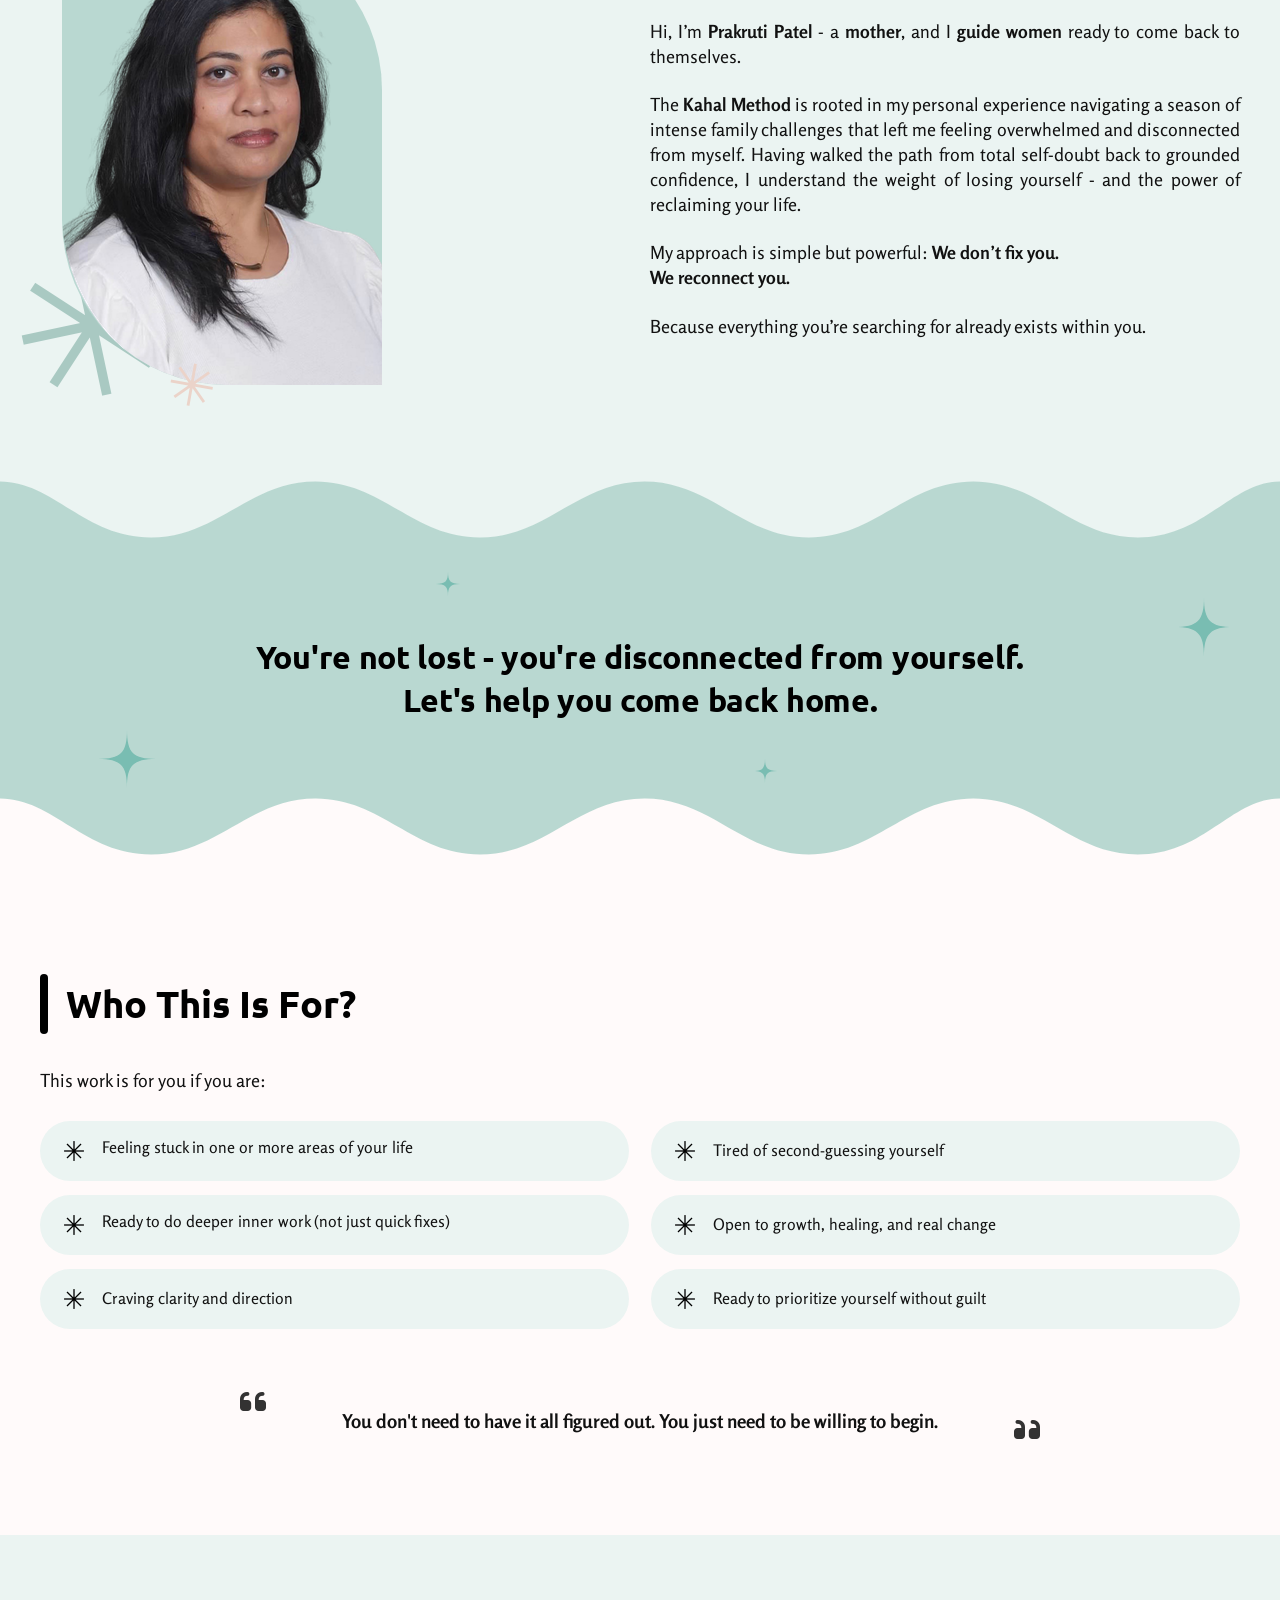
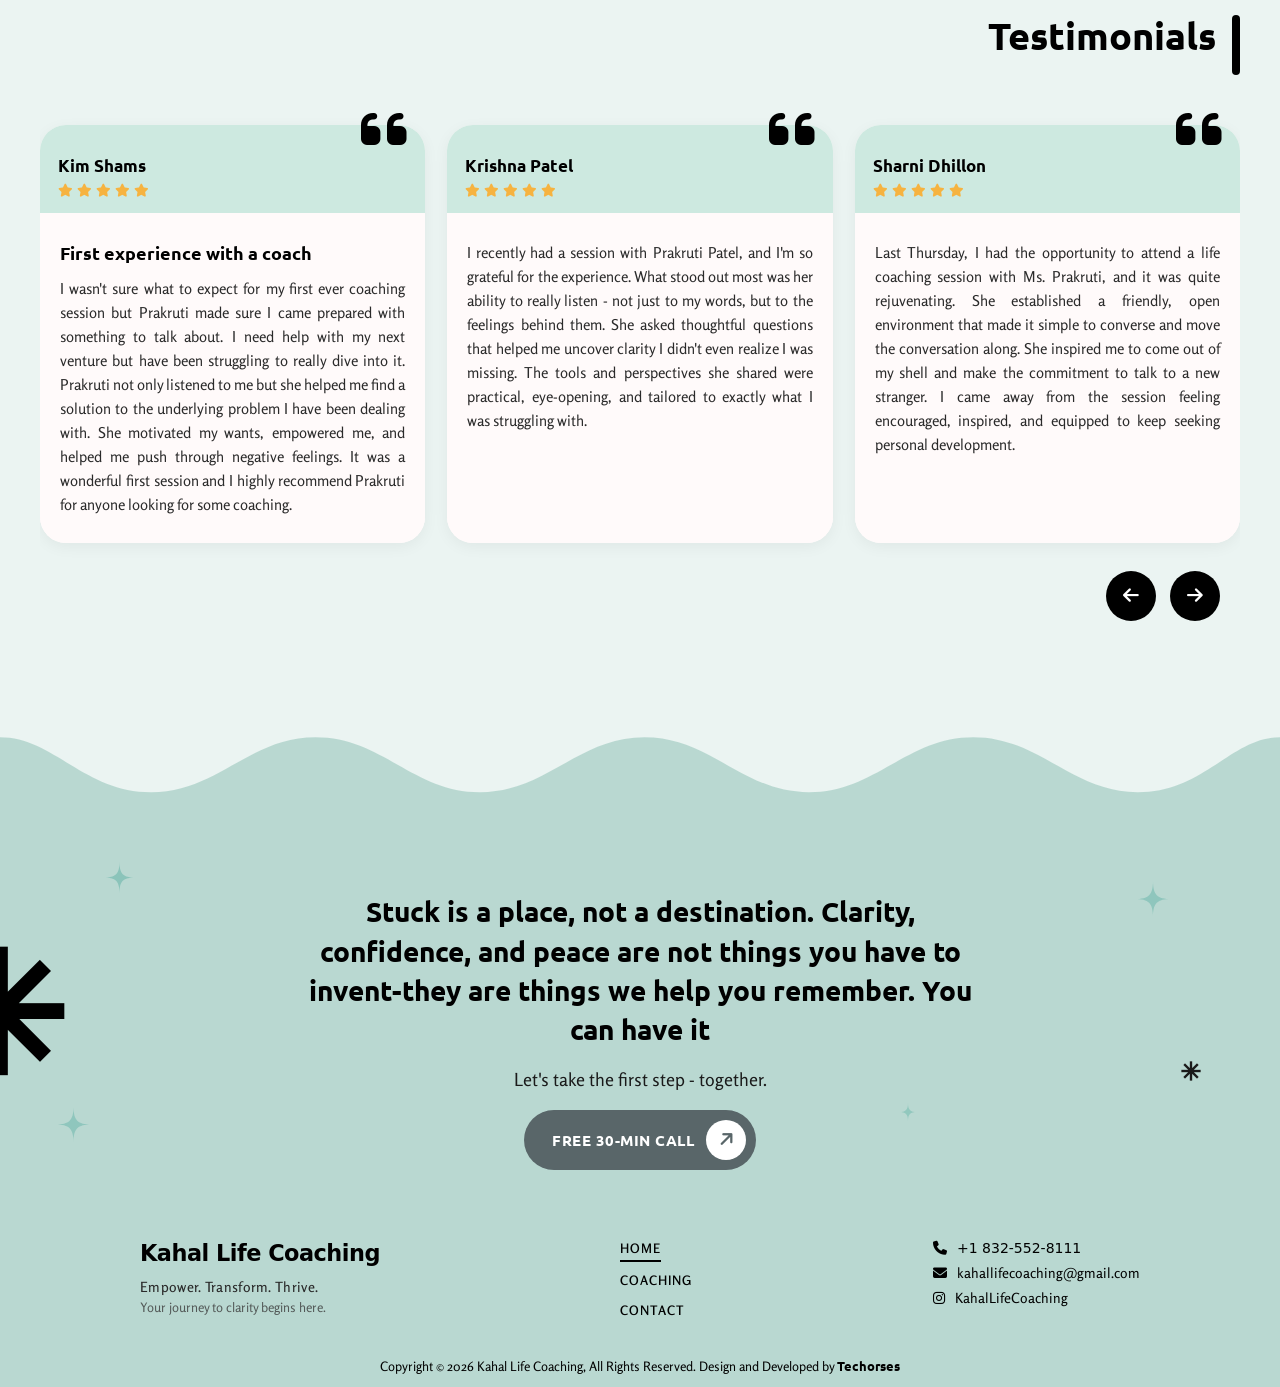
==== commit 6714dc95: "commit" ====
--- a/index.html
+++ b/index.html
@@ -74,80 +74,106 @@
     <!-- ===== SPARKLES SVG ===== -->
     <svg class="hero-bg-svg" xmlns="http://www.w3.org/2000/svg" aria-hidden="true" viewBox="0 0 1440 900"
       preserveAspectRatio="xMidYMid slice">
+
       <g transform="translate(120, 210)" fill="#2aaa8a">
         <g class="sparkle sparkle-1">
           <path d="M0,-14 C0,-3 -3,0 -14,0 C-3,0 0,3 0,14 C0,3 3,0 14,0 C3,0 0,-3 0,-14Z" />
         </g>
       </g>
+
       <g transform="translate(1200, 210)" fill="#2aaa8a">
         <g class="sparkle sparkle-2">
           <path d="M0,-11 C0,-2.5 -2.5,0 -11,0 C-2.5,0 0,2.5 0,11 C0,2.5 2.5,0 11,0 C2.5,0 0,-2.5 0,-11Z" />
         </g>
       </g>
+
       <g transform="translate(1120, 530)" fill="#2aaa8a">
         <g class="sparkle sparkle-3">
           <path d="M0,-12 C0,-2.8 -2.8,0 -12,0 C-2.8,0 0,2.8 0,12 C0,2.8 2.8,0 12,0 C2.8,0 0,-2.8 0,-12Z" />
         </g>
       </g>
+
       <g transform="translate(260, 730)" fill="#2aaa8a">
         <g class="sparkle sparkle-4">
           <path d="M0,-10 C0,-2.3 -2.3,0 -10,0 C-2.3,0 0,2.3 0,10 C0,2.3 2.3,0 10,0 C2.3,0 0,-2.3 0,-10Z" />
         </g>
       </g>
+
     </svg>
-    <!-- ===== END BG ELEMENTS ===== -->
 
     <div class="hero-content">
-      <p class="top-text" data-aos="fade-down" data-aos-duration="800" data-aos-once="true">
+
+      <!-- TOP TEXT -->
+      <p class="top-text" data-aos="fade-down" data-aos-duration="800">
         I'm <span>Prakruti Patel</span>,<br>
         founder of Kahal Life Coaching.
       </p>
 
-      <div class="hero-heading-wrapper" data-aos="fade-up" data-aos-duration="800" data-aos-delay="100"
-        data-aos-once="true">
+      <!-- HEADING -->
+      <div class="hero-heading-wrapper" data-aos="fade-up" data-aos-duration="800">
         <h1>
-          CLARITY. CONFIDENCE. EMOTIONAL FREEDOM.
+          CLARITY. CONFIDENCE.
+          <span class="line-break">EMOTIONAL FREEDOM.</span>
         </h1>
       </div>
 
-      <!-- LEFT TEXT - updated content -->
-      <div class="left-text" data-aos="fade-right" data-aos-duration="800" data-aos-delay="200" data-aos-once="true">
-        <i class="fa-solid fa-quote-left hero-quote-icon"></i>
-        <p>Life Coaching for<br>Women ready to<br>become unstoppable.</p>
-        <div class="count-box">
+      <!-- SIDE + IMAGE SAME ROW -->
+      <div class="hero-side-row">
+
+        <!-- LEFT -->
+        <div class="left-text" data-aos="fade-right" data-aos-duration="800">
+
           <i class="fa-solid fa-quote-left hero-quote-icon"></i>
-          <h3>20+</h3>
-          <span>Women coached<br>from many walks<br>of life.</span>
-        </div>
-      </div>
-
-      <!-- RIGHT TEXT - updated content -->
-      <div class="right-text" data-aos="fade-left" data-aos-duration="800" data-aos-delay="200" data-aos-once="true">
-        <i class="fa-solid fa-quote-left hero-quote-icon"></i>
-        <p>
-          Through my signature Kahal<br>
-          Method, I guide you away<br>
-          from self-doubt and into a<br>
-          space of clarity, trust, and<br>
-          purposeful action.
-        </p>
-        <div class="count-box">
+          <p>
+            Life Coaching for<br>
+            Women ready to<br>
+            become unstoppable.
+          </p>
+
+          <div class="count-box">
+            <i class="fa-solid fa-quote-left hero-quote-icon"></i>
+            <h3>20+</h3>
+            <span>
+              Women coached<br>
+              from many walks<br>
+              of life.
+            </span>
+          </div>
+
+        </div>
+
+        <!-- CENTER IMAGE -->
+        <div class="hero-img" data-aos="zoom-in" data-aos-duration="1000">
+          <img src="assets/images/hero/heroimage.png" alt="Prakruti Patel">
+        </div>
+
+        <!-- RIGHT -->
+        <div class="right-text" data-aos="fade-left" data-aos-duration="800">
+
           <i class="fa-solid fa-quote-left hero-quote-icon"></i>
-          <h3>30 Min</h3>
-          <span>Clarity Call</span>
-        </div>
-      </div>
-
-      <div class="hero-img" data-aos="zoom-in" data-aos-duration="1000" data-aos-delay="150" data-aos-once="true">
-        <img src="assets/images/hero/heroimage.png" alt="Prakruti Patel - Kahal Life Coaching" />
-      </div>
-
-      <button class="cta-btn" data-aos="fade-up" data-aos-duration="800" data-aos-delay="300" data-aos-once="true">
+          <p>
+            Through my signature Kahal Method, I guide you away from self-doubt and into a space of clarity, trust, and
+            purposeful action.
+          </p>
+
+          <div class="count-box">
+            <i class="fa-solid fa-quote-left hero-quote-icon"></i>
+            <h3>30 Min</h3>
+            <span>Clarity Call</span>
+          </div>
+
+        </div>
+
+      </div>
+
+      <!-- BUTTON -->
+      <button class="cta-btn" data-aos="fade-up" data-aos-duration="800">
         <span class="btn-text">Book Free Call</span>
         <span class="btn-icon">
           <i class="fas fa-arrow-right"></i>
         </span>
       </button>
+
     </div>
   </section>
 
@@ -665,12 +691,14 @@
 
       <div class="footer-contact-wrapper" data-aos="fade-up" data-aos-duration="600" data-aos-delay="200">
         <div class="footer-contact">
-          <p><a href="tel:+919099320717" class="footer-contact-link call"><i class="fa-solid fa-phone"></i> +91
-              9099320717</a></p>
-          <p><a href="mailto:info@kahal.com" class="footer-contact-link"><i class="fa-solid fa-envelope"></i>
-              info@kahal.com</a></p>
-        </div>
-        <div class="footer-social">
+          <p><a href="tel:+18325528111" class="footer-contact-link call"><i class="fa-solid fa-phone"></i> +1
+              832-552-8111</a></p>
+          <p><a href="mailto:kahallifecoaching@gmail.com" class="footer-contact-link"><i
+                class="fa-solid fa-envelope"></i> kahallifecoaching@gmail.com</a></p>
+          <p><a href="https://www.instagram.com/kahallifecoaching" class="footer-contact-link"><i
+                class="fa-brands fa-instagram"></i> KahalLifeCoaching</a></p>
+        </div>
+        <!-- <div class="footer-social">
           <a href="https://instagram.com/" target="_blank" class="social-icon instagram"><i
               class="fa-brands fa-instagram"></i></a>
           <a href="https://facebook.com/" target="_blank" class="social-icon facebook"><i
@@ -679,7 +707,7 @@
               class="fa-brands fa-linkedin-in"></i></a>
           <a href="https://youtube.com/" target="_blank" class="social-icon youtube"><i
               class="fa-brands fa-youtube"></i></a>
-        </div>
+        </div> -->
       </div>
     </div>
 
--- a/css/home.css
+++ b/css/home.css
@@ -266,7 +266,7 @@
 /* CTA BUTTON */
 .cta-btn {
   position: absolute;
-  left: 38%;
+  left: 42%;
   bottom: 34px;
   transform: translateX(-50%);
   width: 290px;
@@ -541,158 +541,209 @@
   }
 }
 
-/* ================= MOBILE ================= */
+/* ================= MOBILE UPDATED ================= */
 @media (max-width: 767px) {
 
   html,
   body {
     overflow-x: hidden;
-    overflow-y: auto;
   }
 
   .hero {
-    min-height: 50vh;
+    min-height: auto;
     padding: 0;
   }
 
+
+  .line-break {
+    display: block;
+  }
+
   .hero-content {
-    min-height: 50vh;
+    min-height: auto;
+    padding: 34px 14px 0px;
     display: flex;
     flex-direction: column;
     align-items: center;
-    justify-content: flex-start;
-    padding: 36px 16px 0;
-  }
-
+  }
+
+  /* RESET */
   .top-text,
   .hero-heading-wrapper,
+  .left-text,
+  .right-text,
   .hero-img,
   .cta-btn {
     position: static;
+    top: auto;
     left: auto;
     right: auto;
-    top: auto;
     bottom: auto;
     transform: none;
   }
 
+  /* TOP TEXT */
+  .top-text {
+    width: 100%;
+    text-align: center;
+    font-size: 14px;
+    line-height: 1.45;
+    margin-top: 58px;
+    margin-bottom: 10px;
+    padding: 0;
+  }
+
+  /* HEADING */
+  .hero-heading-wrapper {
+    width: 100%;
+    margin-bottom: 18px;
+  }
+
+  .hero-heading-wrapper h1 {
+    font-size: 21px;
+    line-height: 1.18;
+    text-align: center;
+    padding: 0;
+    margin: 0;
+    text-shadow: none;
+  }
+
+  /* MAIN ROW */
+  .hero-side-row {
+    width: 100%;
+    display: flex;
+    align-items: flex-end;
+    justify-content: space-between;
+    gap: 6px;
+  }
+
+  /* LEFT */
+  .left-text {
+    width: 30%;
+    text-align: left;
+  }
+
+  /* RIGHT */
+  .right-text {
+    width: 30%;
+    text-align: right;
+  }
+
+  /* IMAGE */
+  .hero-img {
+    width: 50%;
+    display: flex;
+    justify-content: center;
+    align-items: flex-end;
+    margin-bottom: -57px;
+  }
+
+  .hero-img img {
+    width: 100%;
+    height: auto;
+    object-fit: contain;
+    transform: scale(1.3);
+  }
+
+  /* TEXT */
+  .left-text p,
+  .right-text p,
+  .count-box span {
+    font-size: 11px;
+    line-height: 1.45;
+  }
+
+  .hero-quote-icon {
+    font-size: 17px;
+    margin-bottom: 3px;
+  }
+
+  .count-box {
+    margin-top: 10px;
+  }
+
+  .count-box h3 {
+    font-size: 22px;
+    margin-bottom: 2px;
+    line-height: 1;
+  }
+
+  /* BUTTON */
+  .cta-btn {
+    width: 180px;
+    height: 45px;
+    margin-top: 18px;
+    margin-bottom: 20px;
+    padding: 6px 6px 6px 14px;
+    display: flex;
+    align-items: center;
+    justify-content: space-between;
+  }
+
+  .btn-text {
+    width: calc(100% - 44px);
+    height: 35px;
+    font-size: 11.5px;
+  }
+
+  .btn-icon {
+    width: 30px;
+    height: 30px;
+  }
+
+  .btn-icon i {
+    font-size: 13px;
+  }
+
+  /* BG */
+  .hero-bg-topright {
+    width: 260px !important;
+    opacity: 0.65;
+  }
+
+  .hero-bg-leftcenter {
+    width: 210px !important;
+    opacity: 0.55;
+  }
+}
+
+
+
+/* ===== SMALL MOBILE ===== */
+@media (max-width: 480px) {
+
+  .hero-heading-wrapper h1 {
+    font-size: 18px;
+  }
+
+  .hero-side-row {
+    gap: 4px;
+  }
+
   .left-text,
   .right-text {
-    display: none;
-  }
-
-  .top-text {
-    order: 1;
-    width: 100%;
-    padding: 0;
-    text-align: center;
+    width: 31%;
+  }
+
+  /* .hero-img {
+    width: 38%;
+  } */
+
+  .left-text p,
+  .right-text p,
+  .count-box span {
+    font-size: 10px;
+  }
+
+  .count-box h3 {
+    font-size: 18px;
+  }
+
+  .hero-quote-icon {
     font-size: 15px;
-    line-height: 1.4;
-    margin-bottom: 14px;
-    margin-top: 60px;
-  }
-
-  .hero-heading-wrapper {
-    order: 2;
-    width: 100%;
-    position: static;
-    margin-bottom: 14px;
-  }
-
-  .hero-heading-wrapper h1 {
-    width: 100%;
-    max-width: 100%;
-    padding: 0;
-    text-align: center;
-    font-size: 20px;
-    line-height: 1.16;
-    text-shadow: none;
-    margin: 0 auto;
-  }
-
-  .hero-img {
-    order: 3;
-    width: 320px;
-    margin: 0 auto;
-    position: relative;
-    bottom: -65px;
-    flex: 1;
-    display: flex;
-    align-items: flex-end;
-  }
-
-  .cta-btn {
-    order: 4;
-    width: 210px;
-    height: 52px;
-    padding: 6px 6px 6px 14px;
-    margin: 0 auto 16px;
-    position: static;
-    transform: none;
-    justify-content: space-between;
-  }
-
-  .btn-text {
-    width: calc(100% - 44px);
-    height: 40px;
-    font-size: 12px;
-  }
-
-  .btn-icon {
-    width: 36px;
-    height: 36px;
-    flex-shrink: 0;
-  }
-
-  .btn-icon i {
-    font-size: 13px;
-  }
-
-  .hero-bg-topright {
-    width: 300px !important;
-    opacity: 0.7;
-  }
-
-  .hero-bg-leftcenter {
-    width: 250px !important;
-    opacity: 0.6;
-  }
-}
-
-/* ================= SMALL MOBILE ================= */
-@media (max-width: 480px) {
-  .hero-content {
-    padding-top: 30px;
-  }
-
-  .top-text {
-    font-size: 14px;
-    margin-bottom: 10px;
-  }
-
-  .hero-heading-wrapper h1 {
-    font-size: 18px;
-    margin-bottom: 12px;
-  }
-
-  .cta-btn {
-    width: 170px;
-    height: 48px;
-  }
-
-  .btn-text {
-    font-size: 11px;
-    height: 36px;
-  }
-
-  .btn-icon {
-    width: 33px;
-    height: 33px;
-  }
-
-  .btn-icon i {
-    font-size: 12px;
-  }
+  }
+
+
 }
 
 /* ================= RECONNECT SECTION ================= */
@@ -1888,7 +1939,7 @@
   padding: 28px 20px 26px;
   /* text-align: left;  */
   height: 330px;
-  overflow-y: auto; 
+  overflow-y: auto;
   box-sizing: border-box;
 }
 
@@ -2129,10 +2180,10 @@
 .cta-wave__content {
   position: relative;
   background: #b9d8d1;
-  padding: 60px 20px 70px;
+  padding: 60px 20px 20px;
   /* max-width: 1400px; */
   margin: 0 auto;
-  overflow: clip ; 
+  overflow: clip;
 }
 
 /* ===== DECO ASTERISK ICONS ===== */
@@ -2376,7 +2427,7 @@
   }
 
   .cta-wave__content {
-    padding: 40px 20px 50px;
+    padding: 40px 20px 20px;
     isolation: isolate;
   }
 
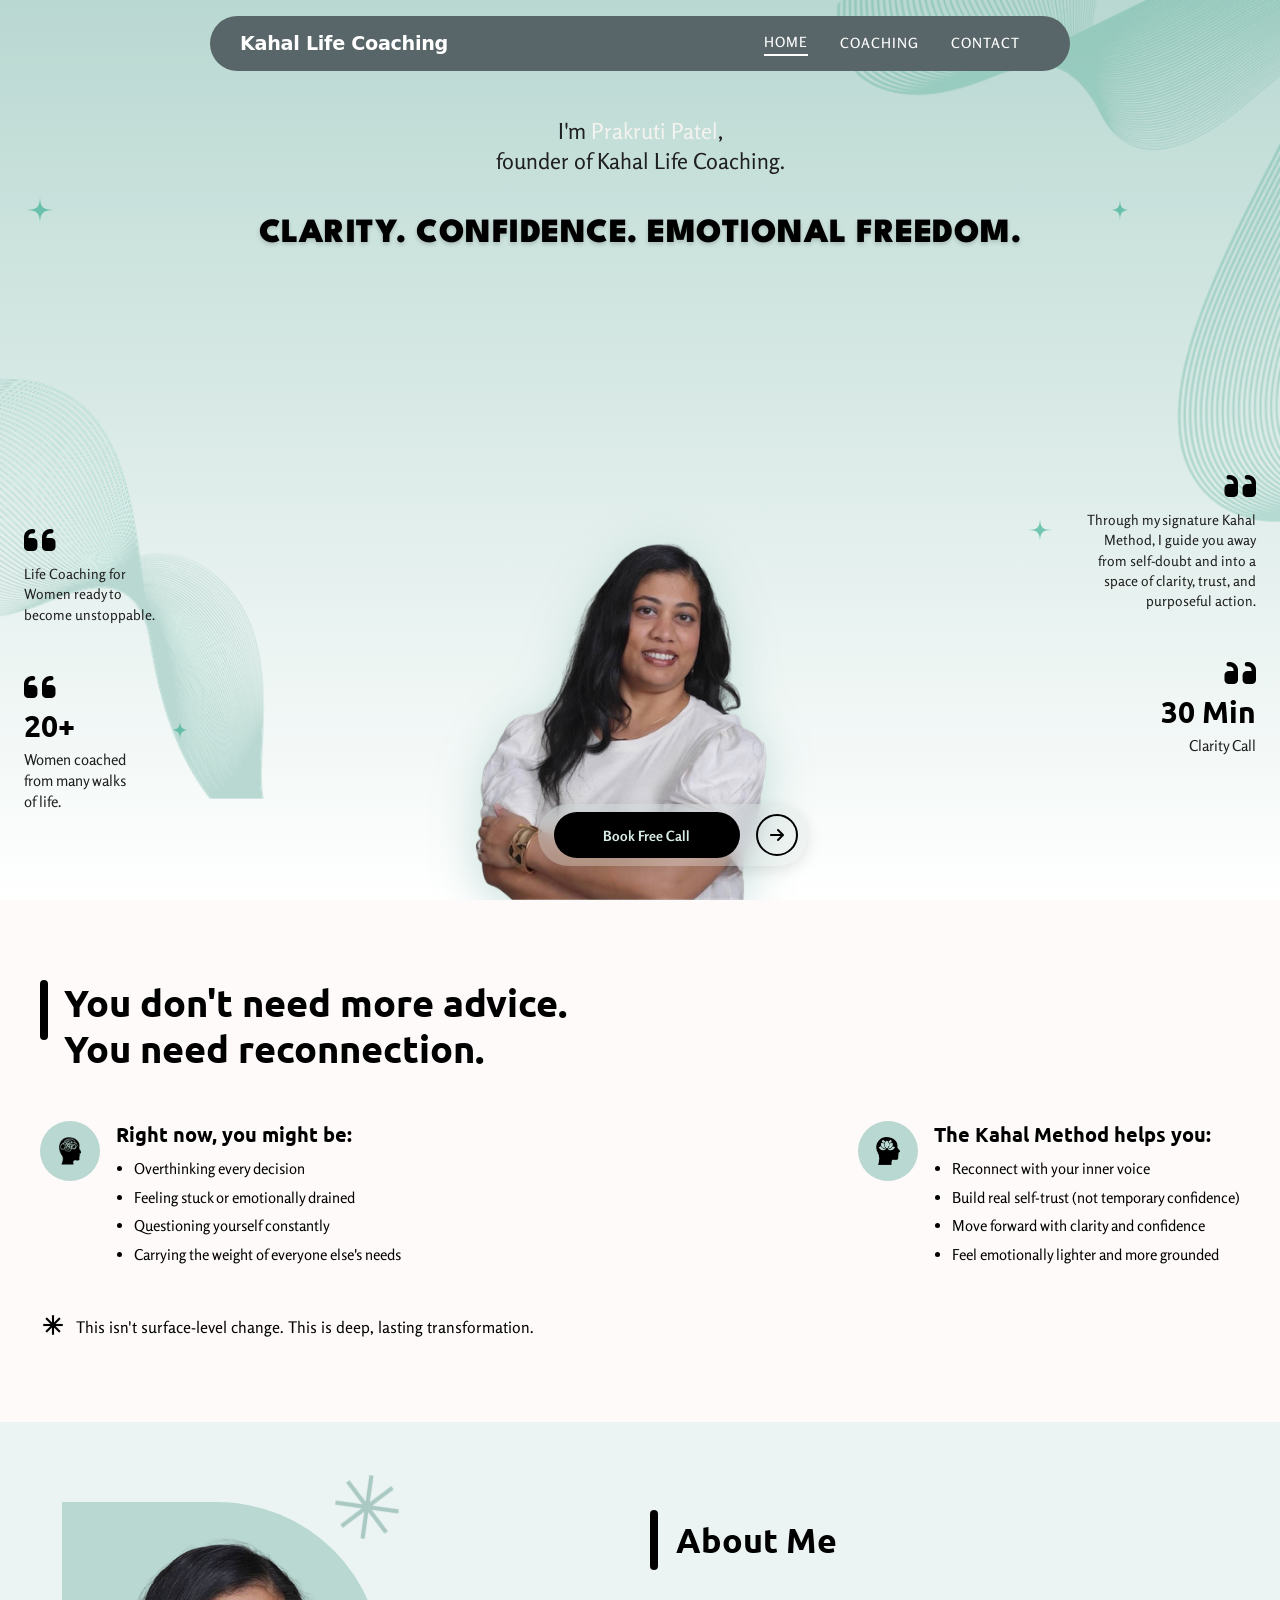
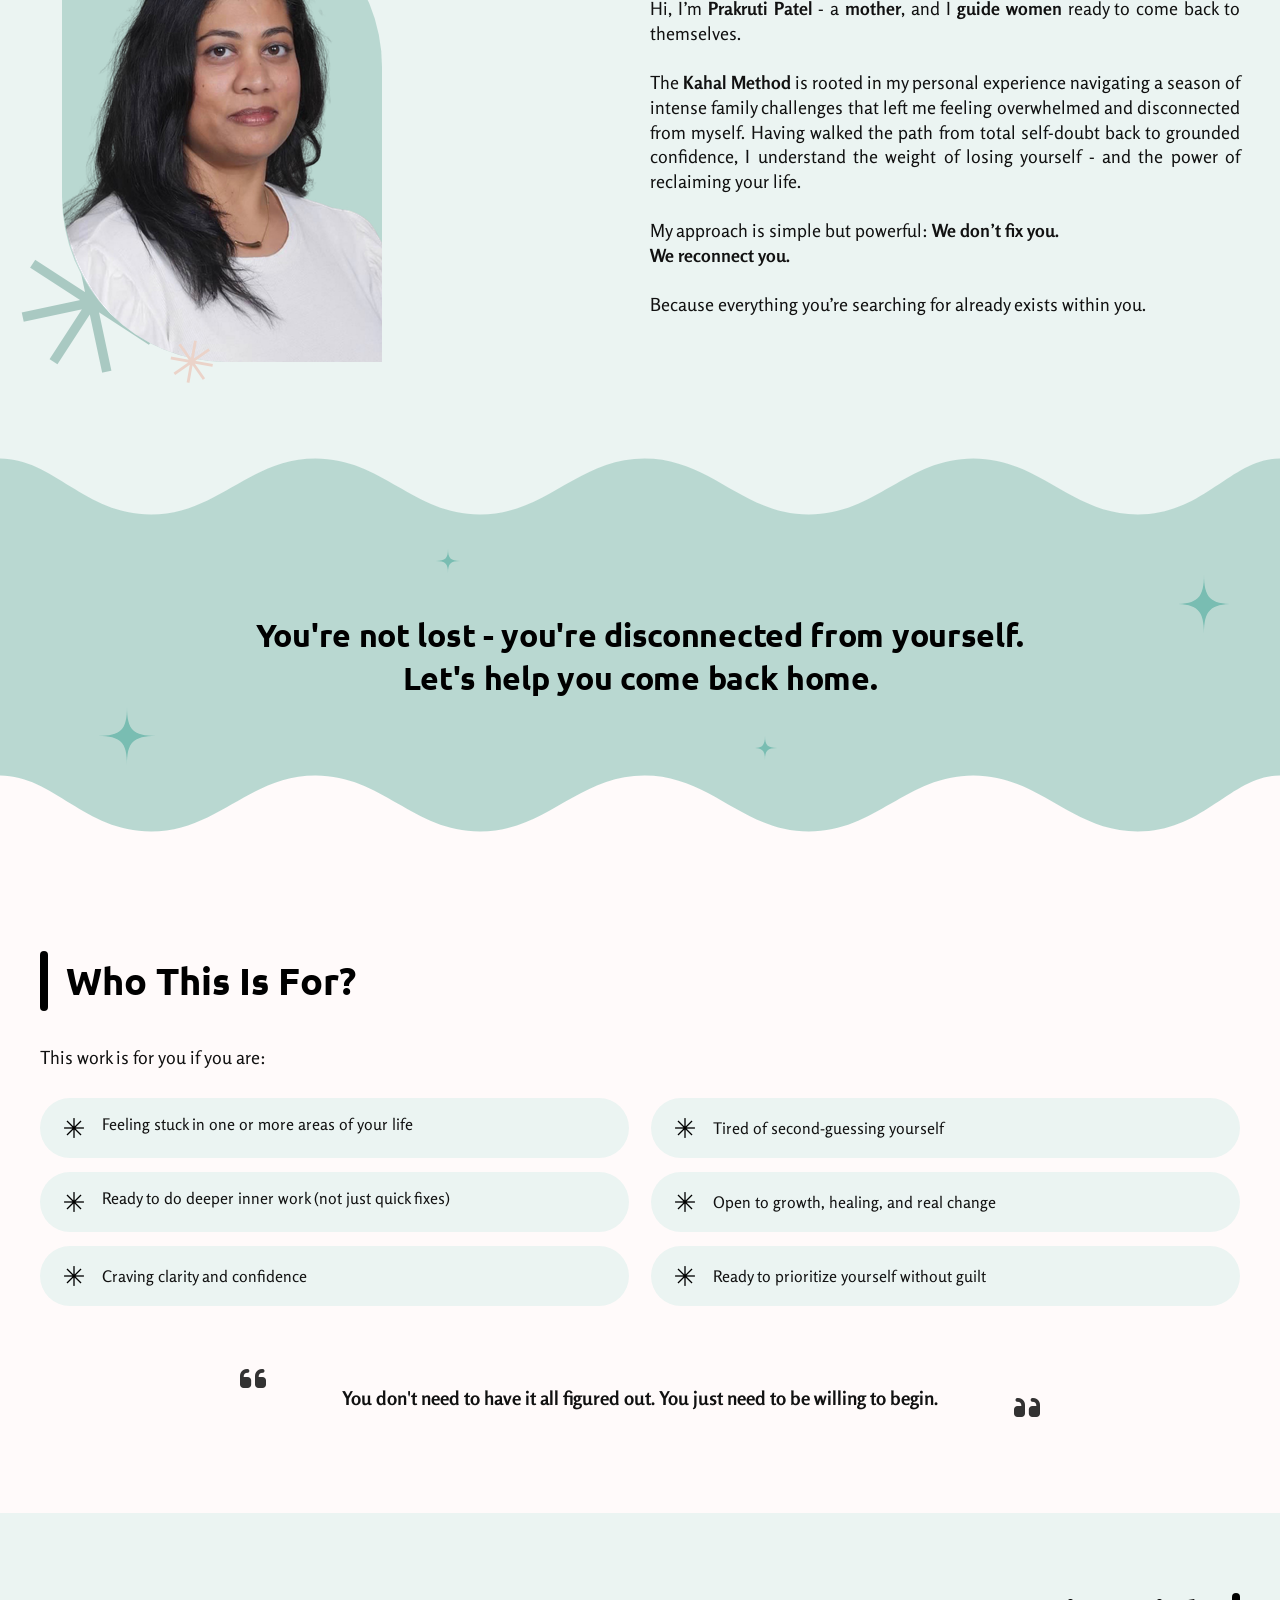
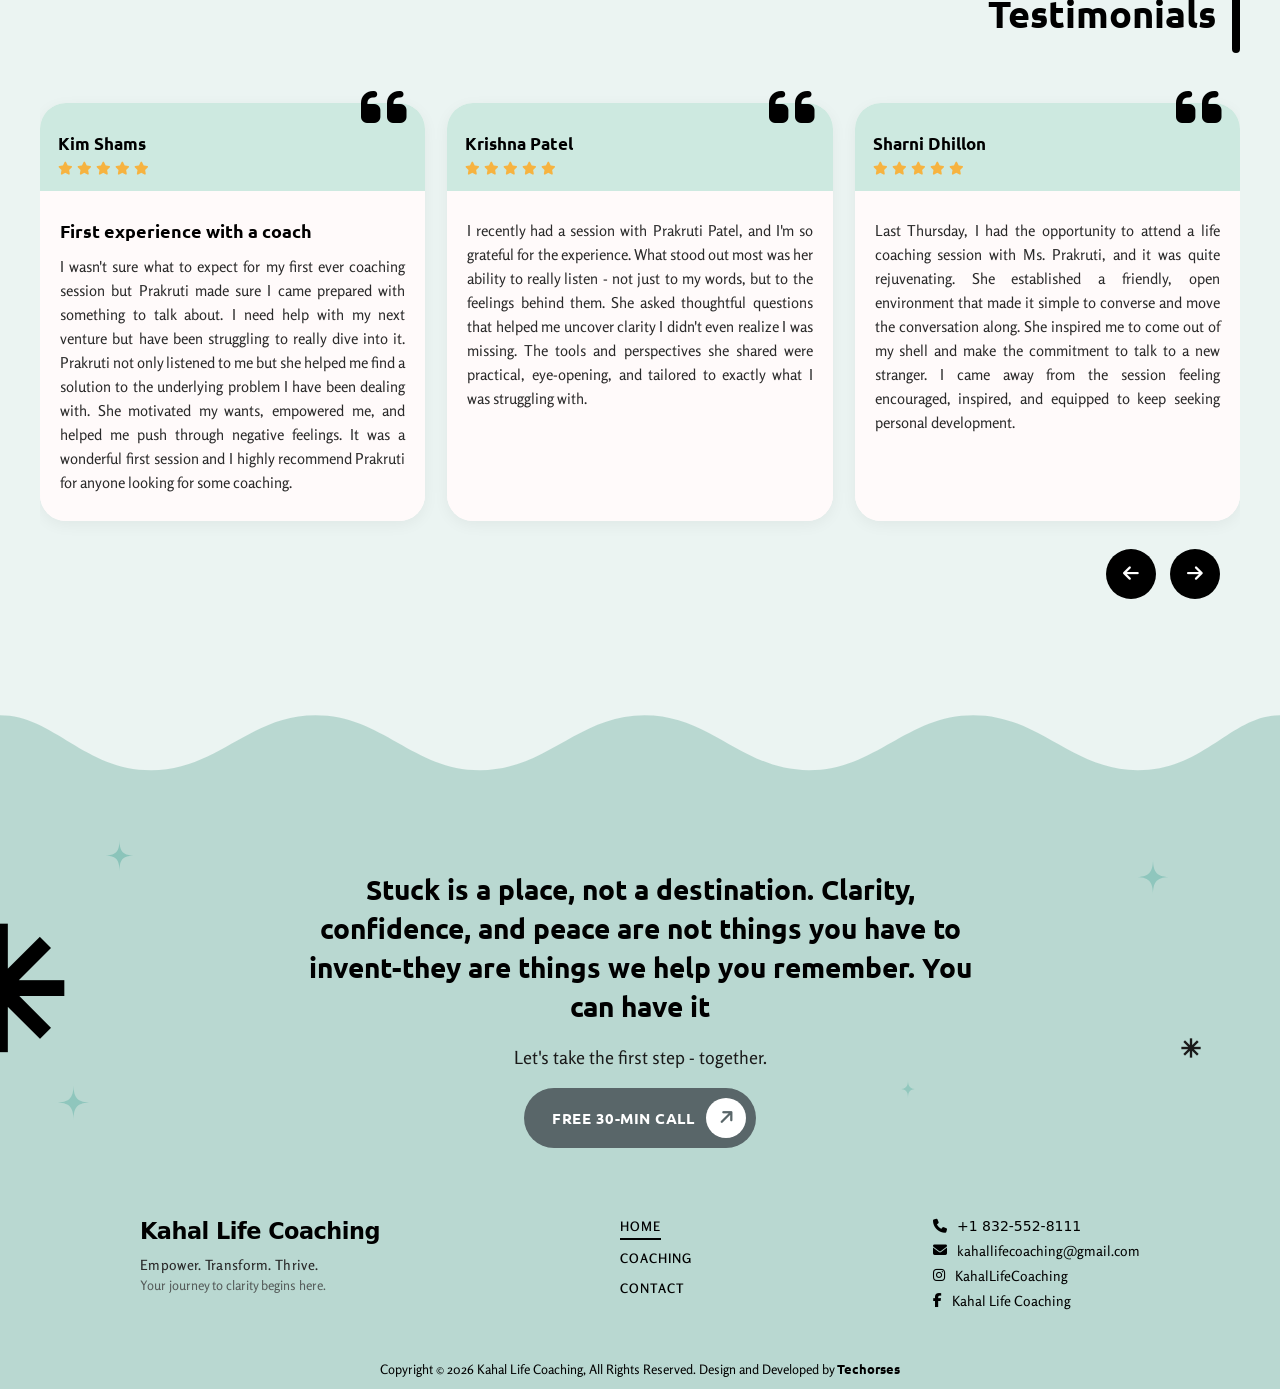
==== commit 40040a7c: "commit" ====
--- a/index.html
+++ b/index.html
@@ -199,7 +199,7 @@
               <li>Overthinking every decision</li>
               <li>Feeling stuck or emotionally drained</li>
               <li>Questioning yourself constantly</li>
-              <li>Carrying the weight of everyone else's needs or expectations? Depends on which one fits.</li>
+              <li>Carrying the weight of everyone else's needs</li>
             </ul>
           </div>
         </div>
@@ -213,7 +213,7 @@
             <ul>
               <li>Reconnect with your inner voice</li>
               <li>Build real self-trust (not temporary confidence)</li>
-              <li>Move forward with clarity and direction</li>
+              <li>Move forward with clarity and confidence</li>
               <li>Feel emotionally lighter and more grounded</li>
             </ul>
           </div>
@@ -363,7 +363,7 @@
         </div>
         <div class="who-for__item" data-aos="fade-up" data-aos-duration="600" data-aos-delay="250">
           <span class="material-symbols-outlined who-for__icon">asterisk</span>
-          <p>Craving clarity and direction</p>
+          <p>Craving clarity and confidence</p>
         </div>
         <div class="who-for__item" data-aos="fade-up" data-aos-duration="600" data-aos-delay="300">
           <span class="material-symbols-outlined who-for__icon">asterisk</span>
@@ -574,7 +574,7 @@
               <div class="card-top">
                 <div class="profile-wrap">
                   <div class="profile-info">
-                    <h4>Disha Maheta</h4>
+                    <h4>Disha Meheta</h4>
                     <div class="stars">
                       <i class="fa-solid fa-star"></i>
                       <i class="fa-solid fa-star"></i>
@@ -691,12 +691,30 @@
 
       <div class="footer-contact-wrapper" data-aos="fade-up" data-aos-duration="600" data-aos-delay="200">
         <div class="footer-contact">
-          <p><a href="tel:+18325528111" class="footer-contact-link call"><i class="fa-solid fa-phone"></i> +1
-              832-552-8111</a></p>
-          <p><a href="mailto:kahallifecoaching@gmail.com" class="footer-contact-link"><i
-                class="fa-solid fa-envelope"></i> kahallifecoaching@gmail.com</a></p>
-          <p><a href="https://www.instagram.com/kahallifecoaching" class="footer-contact-link"><i
-                class="fa-brands fa-instagram"></i> KahalLifeCoaching</a></p>
+          <p>
+            <a href="tel:+18325528111" class="footer-contact-link call">
+              <i class="fa-solid fa-phone"></i> +1 832-552-8111
+            </a>
+          </p>
+
+          <p>
+            <a href="mailto:kahallifecoaching@gmail.com" class="footer-contact-link">
+              <i class="fa-solid fa-envelope"></i> kahallifecoaching@gmail.com
+            </a>
+          </p>
+
+          <p>
+            <a href="https://www.instagram.com/kahallifecoaching" target="_blank" class="footer-contact-link">
+              <i class="fa-brands fa-instagram"></i> KahalLifeCoaching
+            </a>
+          </p>
+
+          <p>
+            <a href="https://www.facebook.com/profile.php?id=61580940513047" target="_blank"
+              class="footer-contact-link">
+              <i class="fa-brands fa-facebook-f"></i> Kahal Life Coaching
+            </a>
+          </p>
         </div>
         <!-- <div class="footer-social">
           <a href="https://instagram.com/" target="_blank" class="social-icon instagram"><i
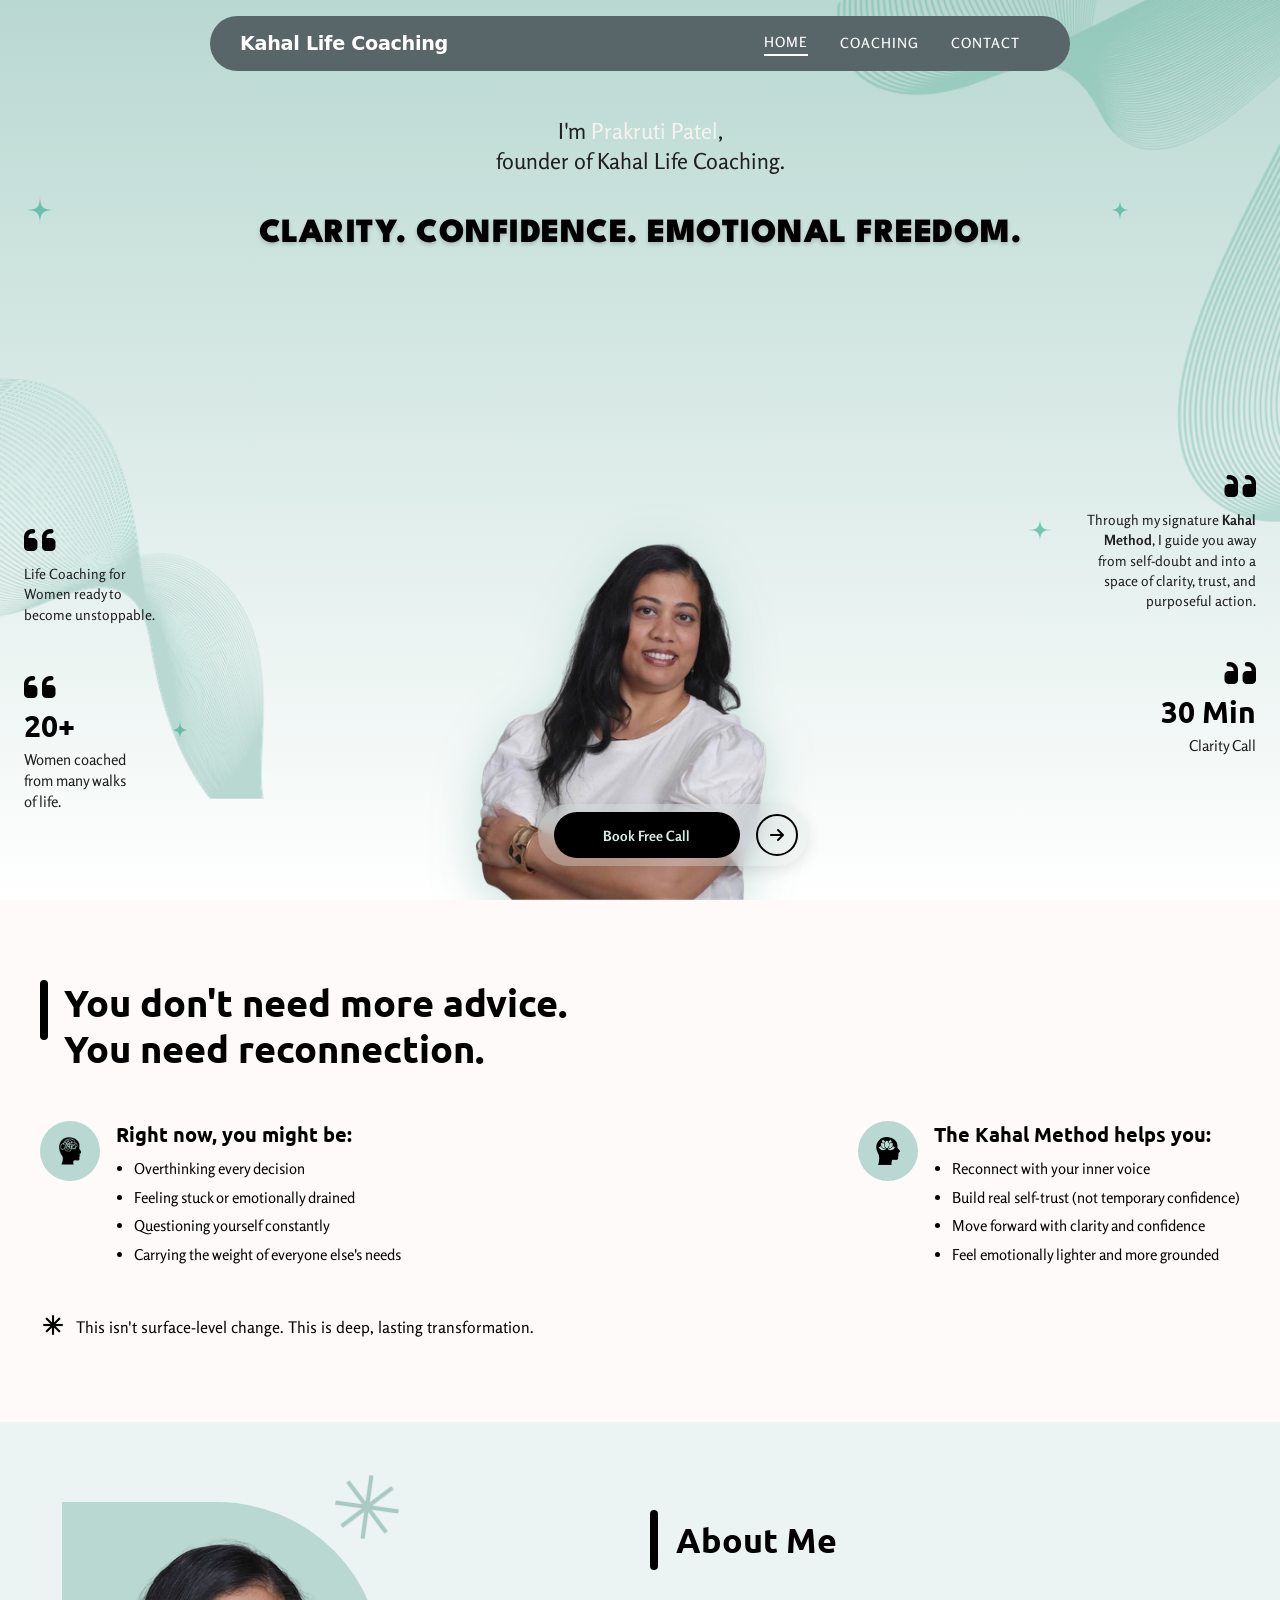
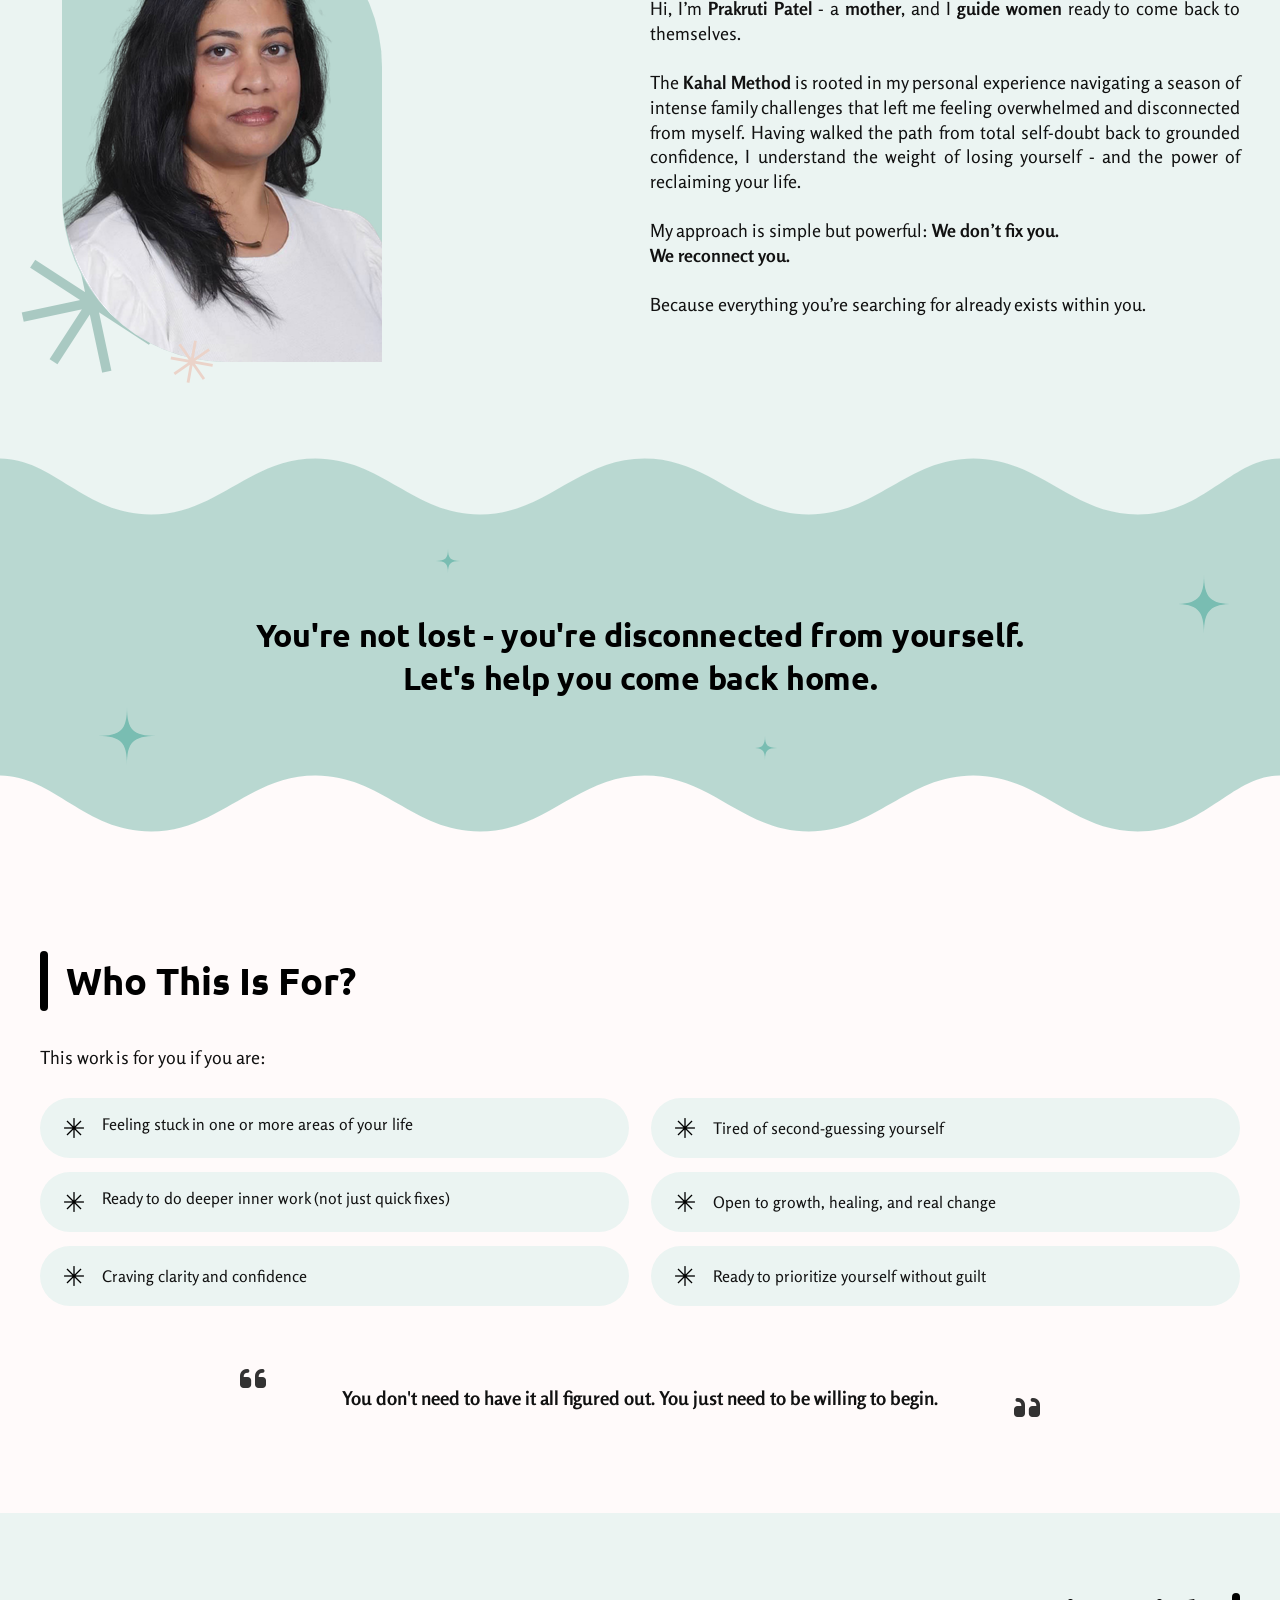
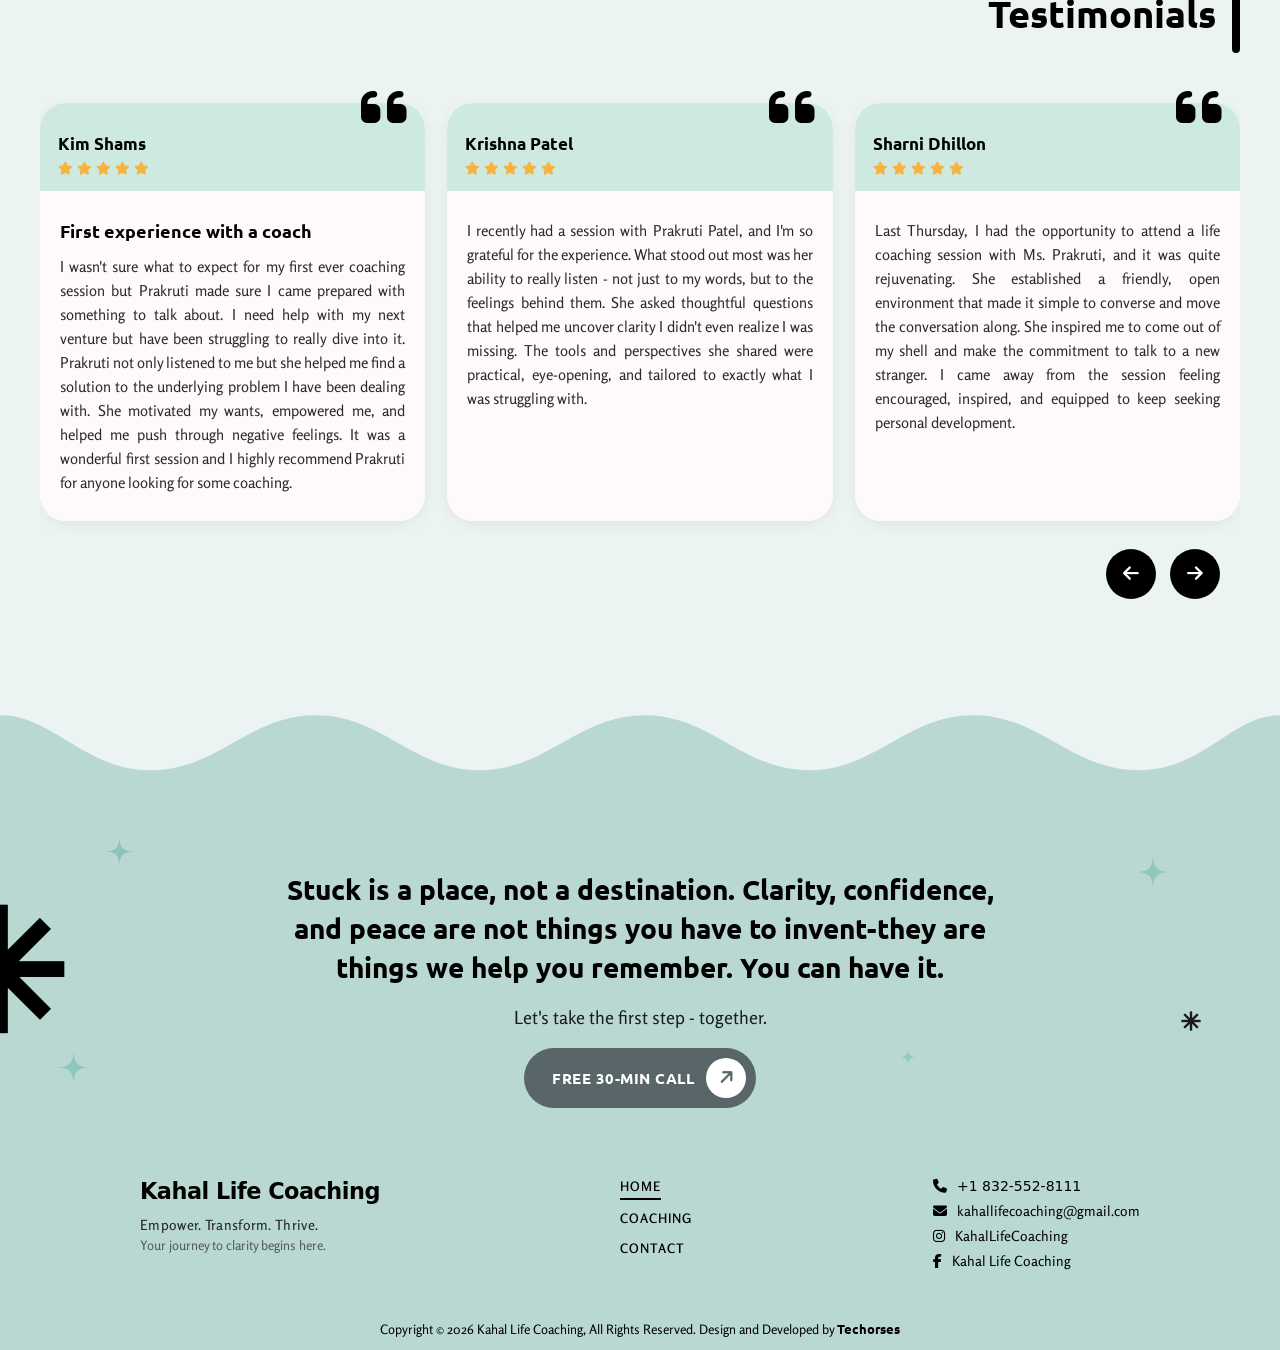
==== commit 9c8587ab: "commit" ====
--- a/index.html
+++ b/index.html
@@ -5,6 +5,9 @@
   <meta charset="UTF-8" />
   <meta name="viewport" content="width=device-width, initial-scale=1.0, viewport-fit=cover" />
   <title>Kahal Life Coaching</title>
+
+  <link rel="icon" type="image/png" sizes="32x32" href="/assets/images/logo/favicon.png">
+
   <link rel="stylesheet" href="css/home.css" />
   <link rel="stylesheet" href="css/footer.css" />
   <link rel="stylesheet" href="css/navbar.css" />
@@ -152,7 +155,8 @@
 
           <i class="fa-solid fa-quote-left hero-quote-icon"></i>
           <p>
-            Through my signature Kahal Method, I guide you away from self-doubt and into a space of clarity, trust, and
+            Through my signature <strong>Kahal Method</strong>, I guide you away from self-doubt and into a space of
+            clarity, trust, and
             purposeful action.
           </p>
 
@@ -167,7 +171,8 @@
       </div>
 
       <!-- BUTTON -->
-      <button class="cta-btn" data-aos="fade-up" data-aos-duration="800">
+      <button class="cta-btn" data-aos="fade-up" data-aos-duration="800"
+        onclick="window.open('https://calendly.com/kahallifecoaching/30min', '_blank')">
         <span class="btn-text">Book Free Call</span>
         <span class="btn-icon">
           <i class="fas fa-arrow-right"></i>
@@ -574,7 +579,7 @@
               <div class="card-top">
                 <div class="profile-wrap">
                   <div class="profile-info">
-                    <h4>Disha Meheta</h4>
+                    <h4>Disha Mehta</h4>
                     <div class="stars">
                       <i class="fa-solid fa-star"></i>
                       <i class="fa-solid fa-star"></i>
@@ -659,10 +664,11 @@
         <h2>
           Stuck is a place, not a destination. Clarity, confidence,
           and peace are not things you have to invent-they are
-          things we help you remember. You can have it
+          things we help you remember. You can have it.
         </h2>
         <p class="cta-sub">Let's take the first step - together.</p>
-        <a href="#" class="cta-wave__btn">
+        <a href="https://calendly.com/kahallifecoaching/30min" target="_blank" rel="noopener noreferrer"
+          class="cta-wave__btn">
           FREE 30-MIN CALL
           <span class="cta-wave__btn-arrow">
             <i class="fa-solid fa-arrow-up"></i>
--- a/css/home.css
+++ b/css/home.css
@@ -591,7 +591,9 @@
     margin-top: 58px;
     margin-bottom: 10px;
     padding: 0;
-  }
+    font-weight: 700;
+  }
+
 
   /* HEADING */
   .hero-heading-wrapper {
@@ -635,7 +637,7 @@
     display: flex;
     justify-content: center;
     align-items: flex-end;
-    margin-bottom: -57px;
+    margin-bottom: -62px;
   }
 
   .hero-img img {
@@ -645,12 +647,16 @@
     transform: scale(1.3);
   }
 
-  /* TEXT */
   .left-text p,
-  .right-text p,
+  .right-text p {
+    font-size: 11px;
+    line-height: 1.45;
+  }
+
   .count-box span {
     font-size: 11px;
-    line-height: 1.45;
+    display: block;
+    line-height: 1.45 !important;
   }
 
   .hero-quote-icon {
@@ -744,6 +750,22 @@
   }
 
 
+}
+
+
+@media (min-width: 1600px) and (max-width: 2500px) {
+
+  .hero-bg-leftcenter {
+    top: 69%;
+    width: 500px
+  }
+
+  .hero-bg-topright {
+
+    width: 500px
+  }
+   
+   
 }
 
 /* ================= RECONNECT SECTION ================= */
@@ -2322,7 +2344,7 @@
   position: relative;
   z-index: 2;
   text-align: center;
-  max-width: 680px;
+  max-width: 720px;
   margin: 0 auto;
   display: flex;
   flex-direction: column;
--- a/css/footer.css
+++ b/css/footer.css
@@ -404,4 +404,41 @@
     }
 
 
+}
+
+
+/* ================= FOOTER TOP WAVE (FOR OTHER 2 PAGES) ================= */
+
+.footer-wave-top {
+  line-height: 0;
+  background: #b9d8d1;
+}
+
+.footer-wave-top svg {
+  width: 100%;
+  height: 110px;
+  display: block;
+}
+
+.footer-wave-top path {
+  fill: #fffaff;
+}
+
+/* Hide mobile wave on desktop, show on mobile */
+.footer-wave-top .wave-mobile {
+  display: none;
+}
+
+@media (max-width: 767px) {
+  .footer-wave-top .wave-desktop {
+    display: none;
+  }
+  
+  .footer-wave-top .wave-mobile {
+    display: block;
+  }
+  
+  .footer-wave-top svg {
+    height: 85px;
+  }
 }
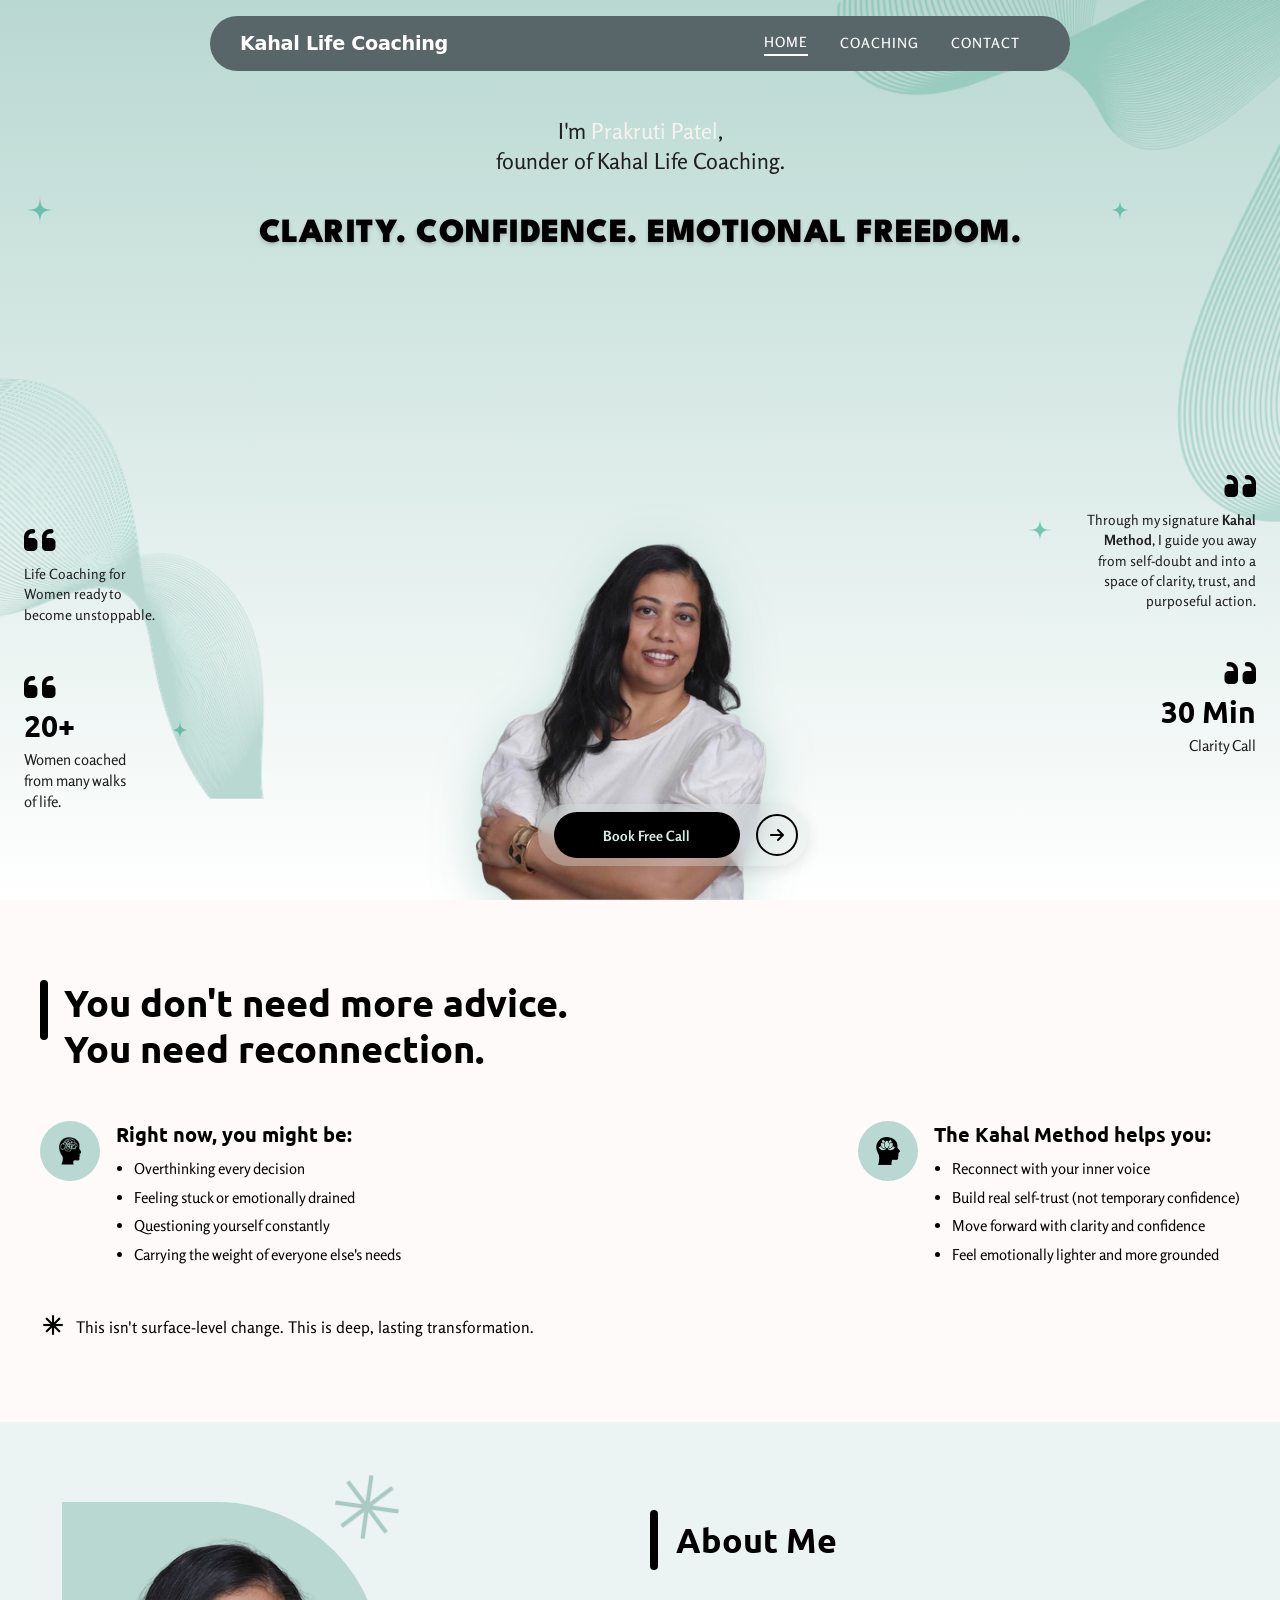
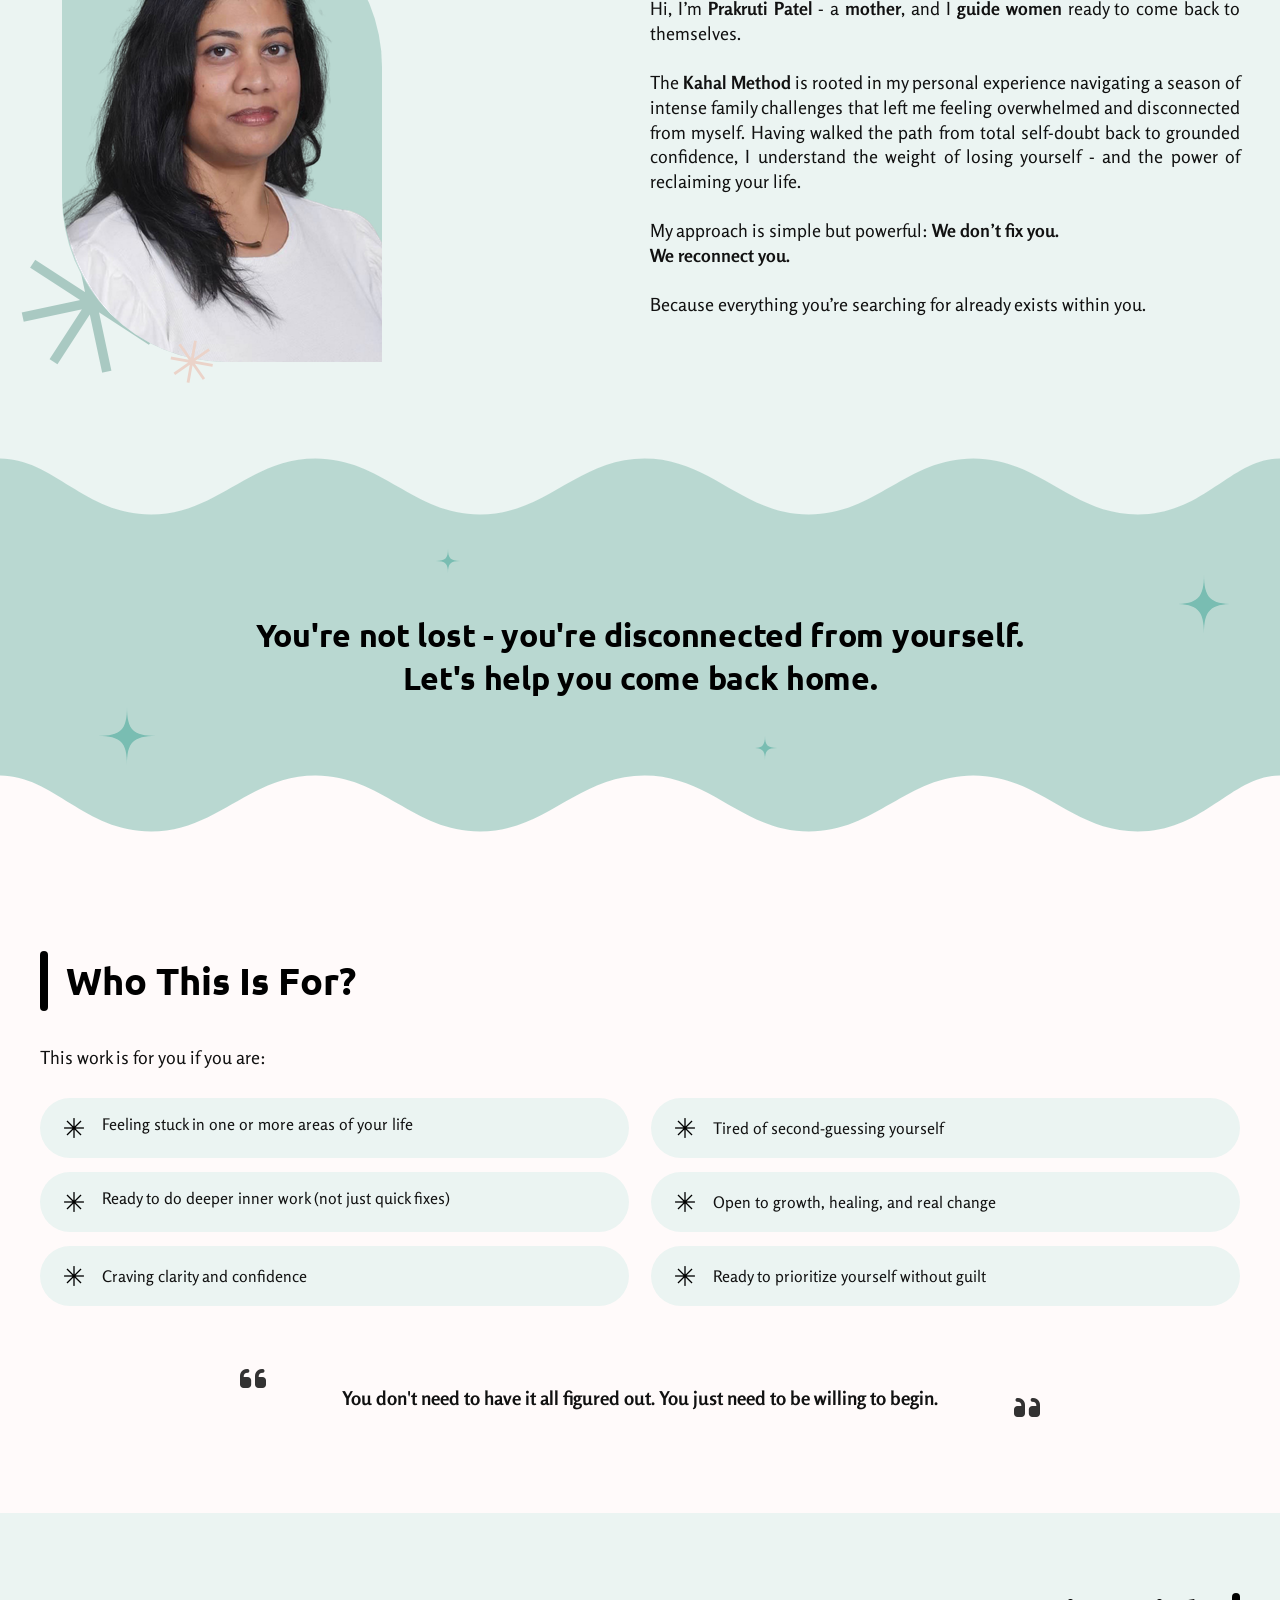
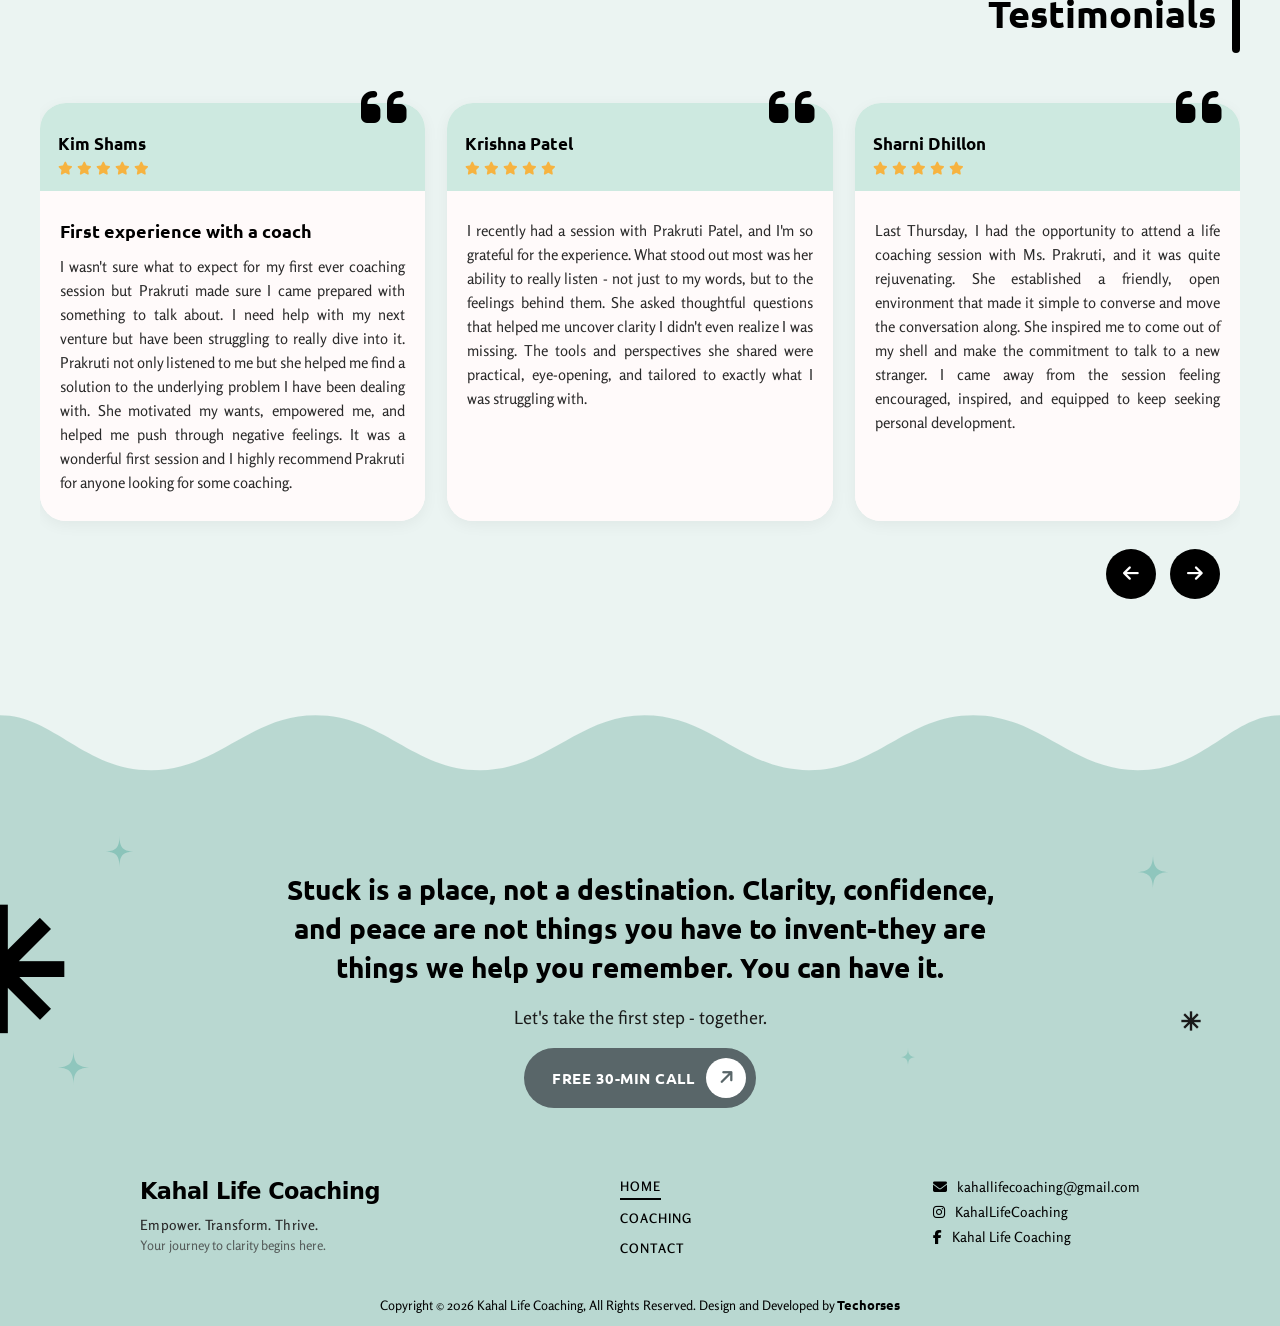
==== commit 0e723431: "COMMIT" ====
--- a/index.html
+++ b/index.html
@@ -697,11 +697,11 @@
 
       <div class="footer-contact-wrapper" data-aos="fade-up" data-aos-duration="600" data-aos-delay="200">
         <div class="footer-contact">
-          <p>
+          <!-- <p>
             <a href="tel:+18325528111" class="footer-contact-link call">
               <i class="fa-solid fa-phone"></i> +1 832-552-8111
             </a>
-          </p>
+          </p> -->
 
           <p>
             <a href="mailto:kahallifecoaching@gmail.com" class="footer-contact-link">
